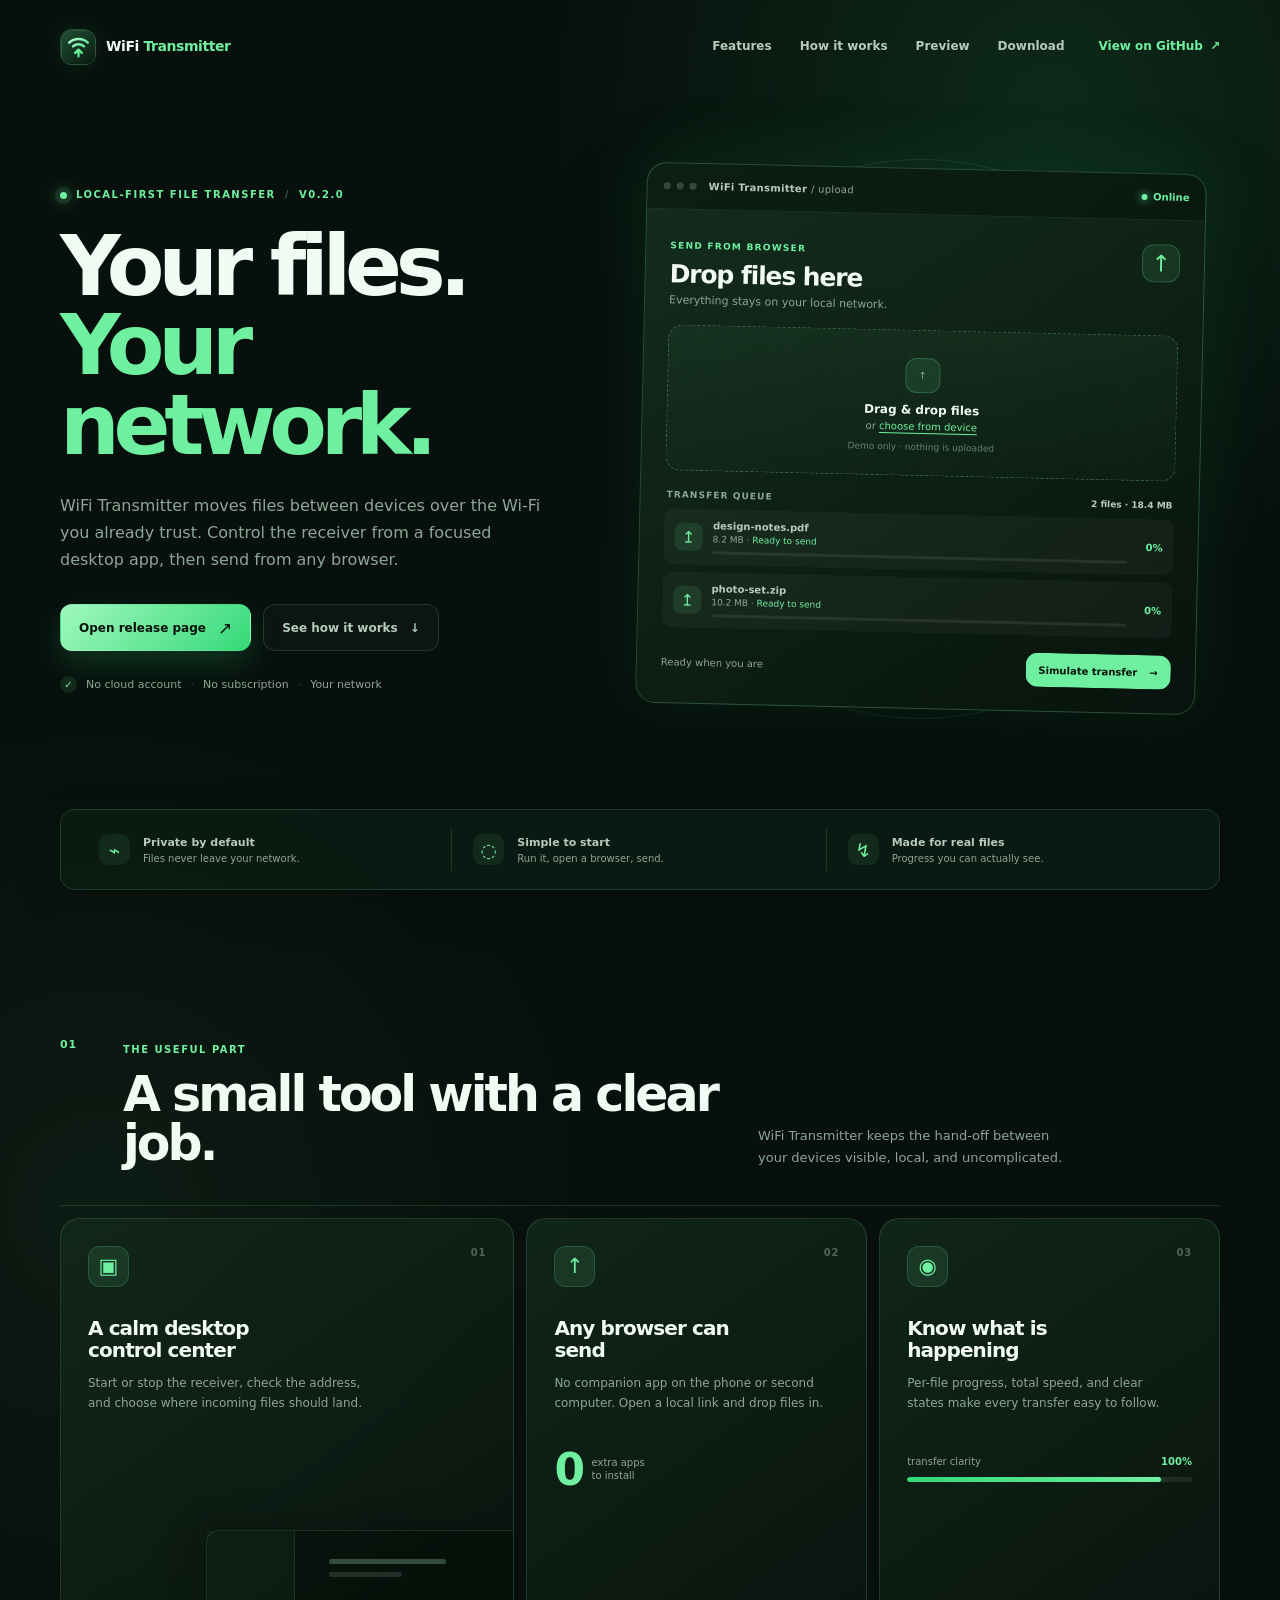
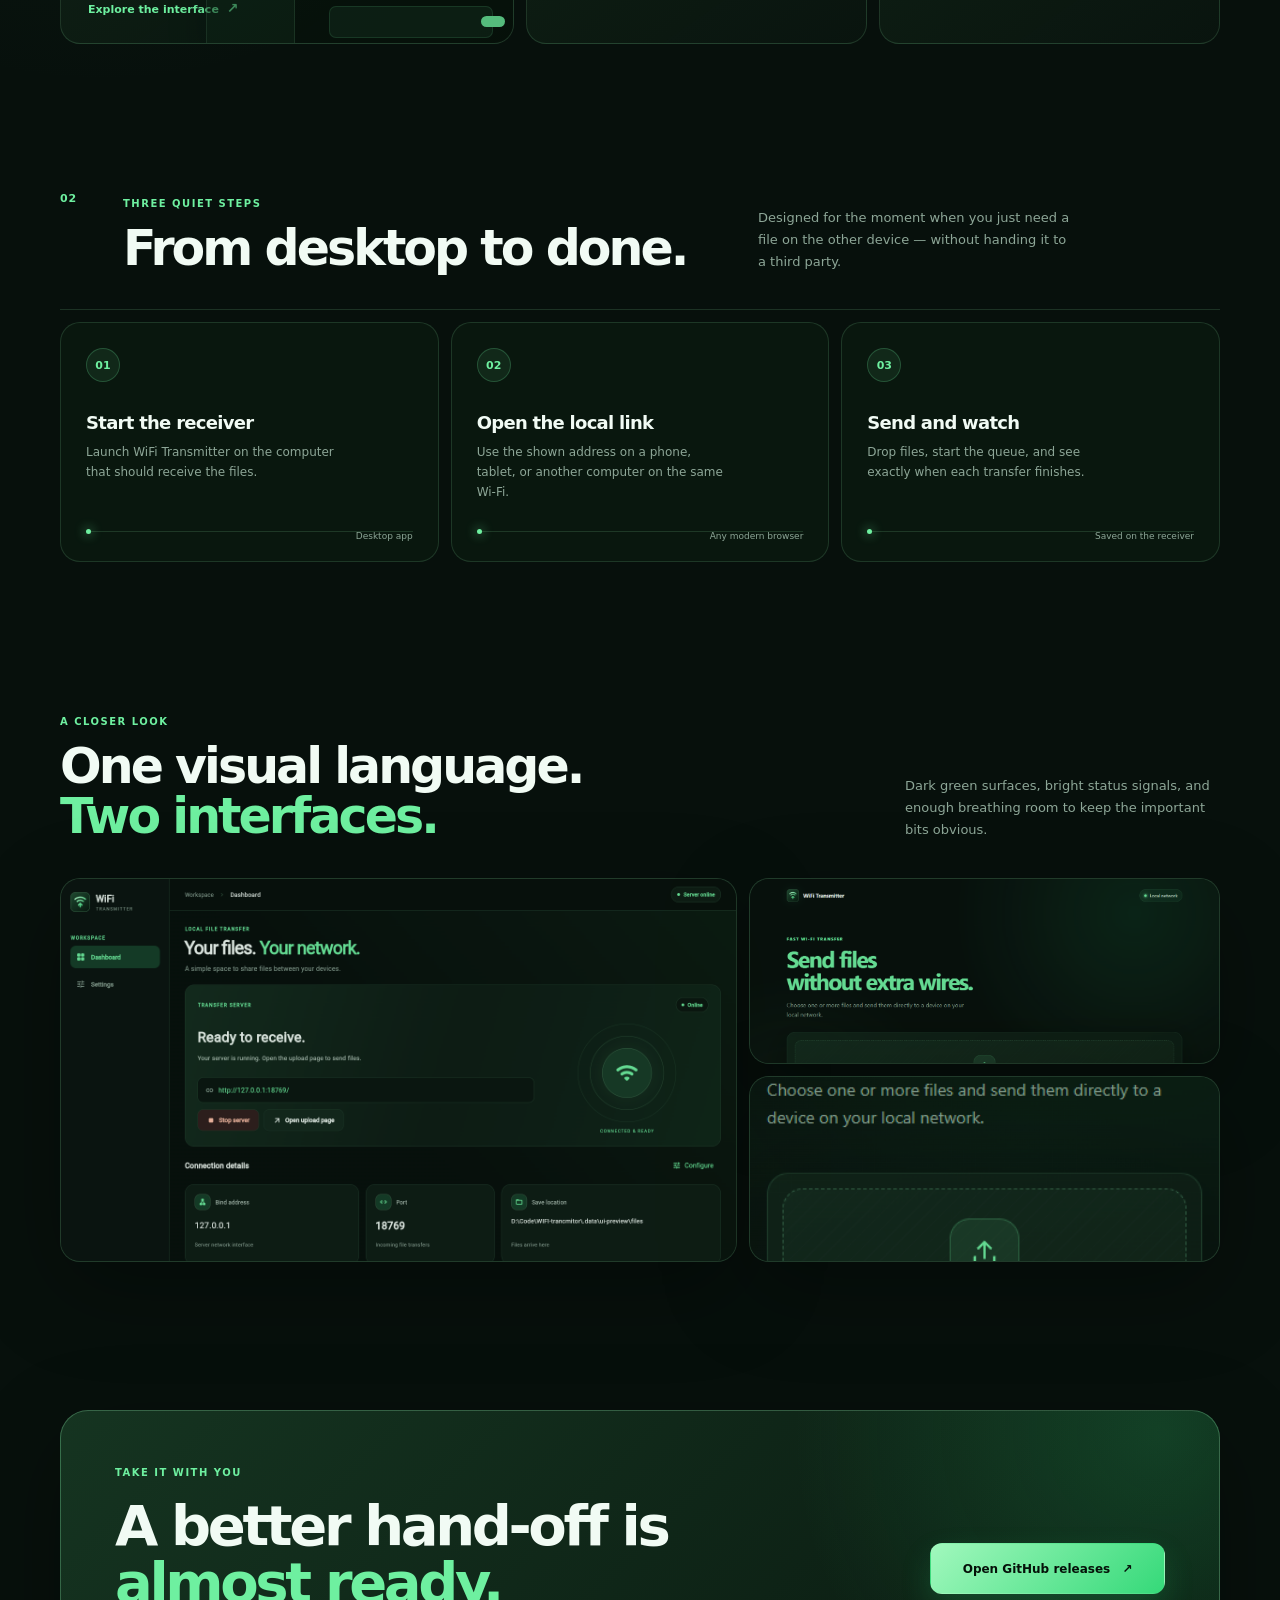
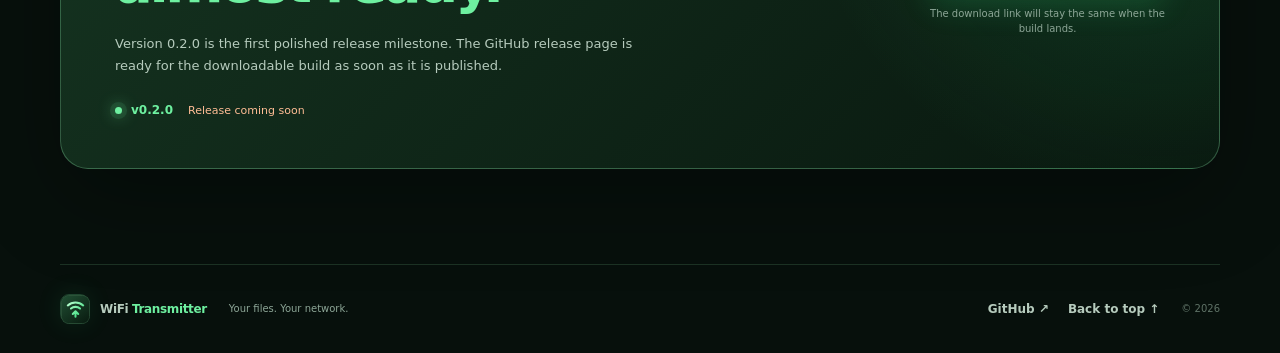
==== index.html @ 814ff911 "feat(site): add standalone GitHub Pages showcase" ====
<!doctype html>
<html lang="en">
  <head>
    <meta charset="utf-8">
    <meta name="viewport" content="width=device-width, initial-scale=1">
    <meta name="theme-color" content="#07100c">
    <meta name="description" content="WiFi Transmitter is a local-first file transfer app for sending files over your own network.">
    <meta property="og:title" content="WiFi Transmitter — your files, your network">
    <meta property="og:description" content="A calm, private way to move files between devices on the same Wi-Fi network.">
    <meta property="og:type" content="website">
    <link rel="icon" type="image/png" href="assets/favicon.png">
    <link rel="preload" href="assets/icon.svg" as="image" type="image/svg+xml">
    <link rel="stylesheet" href="styles.css">
    <script defer src="script.js"></script>
    <title>WiFi Transmitter — your files, your network</title>
  </head>
  <body>
    <div class="site-shell">
      <header class="topbar" id="top">
        <a class="brand" href="#top" aria-label="WiFi Transmitter home">
          <span class="brand-mark"><img src="assets/icon.svg" alt=""></span>
          <span>WiFi <strong>Transmitter</strong></span>
        </a>
        <nav class="nav-links" aria-label="Primary navigation">
          <a href="#features">Features</a>
          <a href="#how-it-works">How it works</a>
          <a href="#preview">Preview</a>
          <a href="#download">Download</a>
        </nav>
        <a class="topbar-link" href="https://github.com/AlexZha-dev/WIFI-trancmitor" target="_blank" rel="noreferrer">
          View on GitHub <span aria-hidden="true">↗</span>
        </a>
      </header>

      <main>
        <section class="hero page-width" aria-labelledby="hero-title">
          <div class="hero-copy">
            <div class="eyebrow"><span class="pulse-dot"></span> Local-first file transfer <span class="eyebrow-divider">/</span> v0.2.0</div>
            <h1 id="hero-title">Your files.<br><span>Your network.</span></h1>
            <p class="hero-lede">WiFi Transmitter moves files between devices over the Wi-Fi you already trust. Control the receiver from a focused desktop app, then send from any browser.</p>
            <div class="hero-actions">
              <a class="button button-primary" href="https://github.com/AlexZha-dev/WIFI-trancmitor/releases" target="_blank" rel="noreferrer">
                <span>Open release page</span><span class="button-arrow" aria-hidden="true">↗</span>
              </a>
              <a class="button button-quiet" href="#how-it-works">See how it works <span aria-hidden="true">↓</span></a>
            </div>
            <div class="hero-note"><span class="note-check">✓</span> No cloud account <span class="note-separator">·</span> No subscription <span class="note-separator">·</span> Your network</div>
          </div>

          <div class="hero-visual" aria-label="Interactive upload demonstration">
            <div class="glow-orbit orbit-one"></div>
            <div class="glow-orbit orbit-two"></div>
            <div class="demo-window">
              <div class="window-bar">
                <div class="window-controls" aria-hidden="true"><span></span><span></span><span></span></div>
                <span class="window-title">WiFi Transmitter <span>/ upload</span></span>
                <span class="window-status"><i></i> Online</span>
              </div>
              <div class="demo-body">
                <div class="demo-heading">
                  <div>
                    <span class="demo-kicker">SEND FROM BROWSER</span>
                    <h2>Drop files here</h2>
                    <p>Everything stays on your local network.</p>
                  </div>
                  <span class="demo-upload-icon" aria-hidden="true">↑</span>
                </div>
                <form class="demo-drop" id="demo-drop" aria-label="Demo file upload">
                  <input id="demo-input" type="file" multiple>
                  <span class="drop-ring" aria-hidden="true">↑</span>
                  <strong>Drag &amp; drop files</strong>
                  <span>or <button type="button" id="choose-files">choose from device</button></span>
                  <small>Demo only · nothing is uploaded</small>
                </form>
                <div class="demo-queue-heading"><span>TRANSFER QUEUE</span><span id="demo-count">2 files · 18.4 MB</span></div>
                <div class="demo-queue" id="demo-queue">
                  <div class="queue-row" data-demo-file="design-notes.pdf" data-demo-size="8.2 MB">
                    <span class="queue-file-icon">↥</span><span class="queue-file-copy"><strong>design-notes.pdf</strong><small>8.2 MB · <em>Ready to send</em></small><span class="mini-progress"><i style="width: 0%"></i></span></span><b class="queue-percent">0%</b>
                  </div>
                  <div class="queue-row" data-demo-file="photo-set.zip" data-demo-size="10.2 MB">
                    <span class="queue-file-icon">↥</span><span class="queue-file-copy"><strong>photo-set.zip</strong><small>10.2 MB · <em>Ready to send</em></small><span class="mini-progress"><i style="width: 0%"></i></span></span><b class="queue-percent">0%</b>
                  </div>
                </div>
                <div class="demo-actions"><span id="demo-status" aria-live="polite">Ready when you are</span><button class="button button-demo" id="demo-start" type="button"><span>Simulate transfer</span><span aria-hidden="true">→</span></button></div>
              </div>
            </div>
          </div>
        </section>

        <section class="signal-strip page-width" aria-label="Product principles">
          <div><span class="strip-icon">⌁</span><span><strong>Private by default</strong><small>Files never leave your network.</small></span></div>
          <div><span class="strip-icon">◌</span><span><strong>Simple to start</strong><small>Run it, open a browser, send.</small></span></div>
          <div><span class="strip-icon">↯</span><span><strong>Made for real files</strong><small>Progress you can actually see.</small></span></div>
        </section>

        <section class="content-section page-width" id="features" aria-labelledby="features-title">
          <div class="section-intro"><span class="section-number">01</span><div><span class="eyebrow">The useful part</span><h2 id="features-title">A small tool with a clear job.</h2></div><p>WiFi Transmitter keeps the hand-off between your devices visible, local, and uncomplicated.</p></div>
          <div class="feature-grid">
            <article class="feature-card feature-card-large"><span class="feature-index">01</span><span class="feature-icon icon-desktop">▣</span><h3>A calm desktop control center</h3><p>Start or stop the receiver, check the address, and choose where incoming files should land.</p><a href="#preview">Explore the interface <span aria-hidden="true">↗</span></a><div class="feature-illustration desktop-illustration"><span class="illustration-sidebar"></span><span class="illustration-line line-one"></span><span class="illustration-line line-two"></span><span class="illustration-card"></span><span class="illustration-toggle"></span></div></article>
            <article class="feature-card"><span class="feature-index">02</span><span class="feature-icon">↑</span><h3>Any browser can send</h3><p>No companion app on the phone or second computer. Open a local link and drop files in.</p><div class="feature-stat"><strong>0</strong><span>extra apps<br>to install</span></div></article>
            <article class="feature-card"><span class="feature-index">03</span><span class="feature-icon">◉</span><h3>Know what is happening</h3><p>Per-file progress, total speed, and clear states make every transfer easy to follow.</p><div class="meter-row"><span>transfer clarity</span><span>100%</span></div><div class="meter"><i></i></div></article>
          </div>
        </section>

        <section class="content-section how-section page-width" id="how-it-works" aria-labelledby="how-title">
          <div class="section-intro"><span class="section-number">02</span><div><span class="eyebrow">Three quiet steps</span><h2 id="how-title">From desktop to done.</h2></div><p>Designed for the moment when you just need a file on the other device — without handing it to a third party.</p></div>
          <div class="steps-grid">
            <article class="step-card"><span class="step-number">01</span><h3>Start the receiver</h3><p>Launch WiFi Transmitter on the computer that should receive the files.</p><span class="step-line"></span><span class="step-caption">Desktop app</span></article>
            <article class="step-card"><span class="step-number">02</span><h3>Open the local link</h3><p>Use the shown address on a phone, tablet, or another computer on the same Wi-Fi.</p><span class="step-line"></span><span class="step-caption">Any modern browser</span></article>
            <article class="step-card"><span class="step-number">03</span><h3>Send and watch</h3><p>Drop files, start the queue, and see exactly when each transfer finishes.</p><span class="step-line"></span><span class="step-caption">Saved on the receiver</span></article>
          </div>
        </section>

        <section class="preview-section page-width" id="preview" aria-labelledby="preview-title">
          <div class="preview-heading"><div><span class="eyebrow">A closer look</span><h2 id="preview-title">One visual language.<br><span>Two interfaces.</span></h2></div><p>Dark green surfaces, bright status signals, and enough breathing room to keep the important bits obvious.</p></div>
          <div class="screenshots">
            <a class="screenshot screenshot-main" href="docs/images/dashboard.png"><img src="docs/images/dashboard.png" alt="WiFi Transmitter desktop dashboard"></a>
            <a class="screenshot" href="docs/images/upload.png"><img src="docs/images/upload.png" alt="WiFi Transmitter browser upload page"></a>
            <a class="screenshot screenshot-mobile" href="docs/images/upload-mobile.png"><img src="docs/images/upload-mobile.png" alt="WiFi Transmitter upload page on a mobile screen"></a>
          </div>
        </section>

        <section class="download-section page-width" id="download" aria-labelledby="download-title">
          <div class="download-card">
            <div class="download-copy"><span class="eyebrow">Take it with you</span><h2 id="download-title">A better hand-off is<br><span>almost ready.</span></h2><p>Version 0.2.0 is the first polished release milestone. The GitHub release page is ready for the downloadable build as soon as it is published.</p><div class="release-meta"><span class="release-dot"></span><strong>v0.2.0</strong><span>Release coming soon</span></div></div>
            <div class="download-action"><a class="button button-primary button-wide" href="https://github.com/AlexZha-dev/WIFI-trancmitor/releases" target="_blank" rel="noreferrer">Open GitHub releases <span aria-hidden="true">↗</span></a><span class="download-hint">The download link will stay the same when the build lands.</span></div>
          </div>
        </section>
      </main>

      <footer class="footer page-width"><a class="brand footer-brand" href="#top"><span class="brand-mark"><img src="assets/icon.svg" alt=""></span><span>WiFi <strong>Transmitter</strong></span></a><span class="footer-copy">Your files. Your network.</span><div class="footer-links"><a href="https://github.com/AlexZha-dev/WIFI-trancmitor" target="_blank" rel="noreferrer">GitHub <span aria-hidden="true">↗</span></a><a href="#top">Back to top ↑</a></div><span class="footer-year">© <span id="year"></span></span></footer>
    </div>
    <noscript><div class="noscript-note">This page is fully readable without JavaScript. The upload panel is an interactive visual demo only.</div></noscript>
  </body>
</html>
---- styles.css ----
:root {
  color-scheme: dark;
  --bg: #07100c;
  --bg-soft: #0a1710;
  --panel: rgba(15, 31, 22, 0.82);
  --panel-strong: #10291b;
  --panel-muted: rgba(255, 255, 255, 0.035);
  --line: rgba(145, 238, 177, 0.15);
  --line-strong: rgba(145, 238, 177, 0.29);
  --text: #f1fbf4;
  --muted: #8da697;
  --muted-bright: #b6cbbd;
  --green: #6ef0a0;
  --green-light: #b6ffce;
  --green-strong: #32d878;
  --orange: #ffbd95;
  --shadow: 0 28px 90px rgba(0, 0, 0, 0.32);
  --radius-xl: 28px;
  --radius-lg: 20px;
  --radius-md: 14px;
  --content: 1160px;
}

* { box-sizing: border-box; }

html { min-width: 320px; scroll-behavior: smooth; background: var(--bg); }

body {
  min-height: 100vh;
  margin: 0;
  color: var(--text);
  background:
    radial-gradient(circle at 82% 3%, rgba(50, 216, 120, 0.13), transparent 31rem),
    radial-gradient(circle at 8% 34%, rgba(63, 143, 91, 0.09), transparent 30rem),
    var(--bg);
  font-family: Inter, ui-sans-serif, system-ui, -apple-system, BlinkMacSystemFont, "Segoe UI", sans-serif;
  -webkit-font-smoothing: antialiased;
}

body::before {
  position: fixed;
  z-index: -1;
  inset: 0;
  pointer-events: none;
  content: "";
  opacity: .22;
  background-image: linear-gradient(rgba(255,255,255,.025) 1px, transparent 1px), linear-gradient(90deg, rgba(255,255,255,.025) 1px, transparent 1px);
  background-size: 52px 52px;
  mask-image: linear-gradient(to bottom, black, transparent 75%);
}

a { color: inherit; }
button, input { font: inherit; }
button { cursor: pointer; }

.site-shell { overflow: hidden; }
.page-width { width: min(calc(100% - 56px), var(--content)); margin-inline: auto; }

.topbar {
  display: flex;
  align-items: center;
  justify-content: space-between;
  width: min(calc(100% - 56px), var(--content));
  min-height: 92px;
  margin-inline: auto;
}

.brand { display: inline-flex; align-items: center; gap: 11px; color: var(--text); font-size: 14px; font-weight: 700; letter-spacing: -.03em; text-decoration: none; }
.brand strong { color: var(--green); font-weight: 700; }
.brand-mark { display: grid; width: 35px; height: 35px; place-items: center; border: 1px solid rgba(110,240,160,.24); border-radius: 11px; box-shadow: 0 0 26px rgba(50,216,120,.12); }
.brand-mark img { display: block; width: 35px; height: 35px; border-radius: 10px; }
.nav-links { display: flex; align-items: center; gap: 28px; margin-left: auto; margin-right: 34px; }
.nav-links a, .topbar-link, .footer a { color: var(--muted-bright); font-size: 12px; font-weight: 650; text-decoration: none; transition: color .18s ease; }
.nav-links a:hover, .topbar-link:hover, .footer a:hover { color: var(--green); }
.topbar-link { display: inline-flex; align-items: center; gap: 7px; color: var(--green); }

.hero { display: grid; grid-template-columns: minmax(0, .91fr) minmax(460px, 1.09fr); align-items: center; gap: 62px; min-height: 670px; padding: 76px 0 100px; }
.hero-copy { position: relative; z-index: 1; }
.eyebrow { display: inline-flex; align-items: center; gap: 9px; color: var(--green); font-size: 10px; font-weight: 850; letter-spacing: .15em; line-height: 1.4; text-transform: uppercase; }
.pulse-dot, .release-dot { width: 7px; height: 7px; background: var(--green); border-radius: 50%; box-shadow: 0 0 0 5px rgba(110,240,160,.1), 0 0 16px var(--green); }
.eyebrow-divider { color: rgba(110,240,160,.36); }
h1, h2, h3, p { margin-top: 0; }
h1 { max-width: 610px; margin: 24px 0 26px; font-size: clamp(52px, 7vw, 84px); font-weight: 760; letter-spacing: -.075em; line-height: .95; }
h1 span, h2 span { color: var(--green); }
.hero-lede { max-width: 500px; margin-bottom: 31px; color: var(--muted); font-size: 16px; line-height: 1.7; }
.hero-actions { display: flex; align-items: center; gap: 12px; flex-wrap: wrap; }
.button { display: inline-flex; align-items: center; justify-content: center; gap: 12px; min-height: 47px; padding: 0 18px; border: 1px solid transparent; border-radius: 12px; color: var(--text); font-size: 12px; font-weight: 760; text-decoration: none; transition: transform .18s ease, background .18s ease, border-color .18s ease, box-shadow .18s ease; }
.button:hover { transform: translateY(-2px); }
.button-primary { color: #051109; background: linear-gradient(135deg, #a1f8bd, #35d979); box-shadow: 0 13px 30px rgba(50,216,120,.18); }
.button-primary:hover { box-shadow: 0 16px 38px rgba(50,216,120,.27); }
.button-quiet { color: var(--muted-bright); border-color: var(--line); background: rgba(255,255,255,.025); }
.button-quiet:hover { border-color: var(--line-strong); background: rgba(110,240,160,.07); }
.button-arrow { font-size: 17px; font-weight: 500; line-height: 0; }
.hero-note { display: flex; align-items: center; gap: 9px; margin-top: 25px; color: var(--muted); font-size: 11px; }
.note-check { display: grid; width: 17px; height: 17px; place-items: center; color: var(--green); background: rgba(110,240,160,.11); border-radius: 50%; font-size: 10px; }
.note-separator { color: rgba(141,166,151,.42); }

.hero-visual { position: relative; min-height: 505px; display: grid; place-items: center; }
.glow-orbit { position: absolute; border: 1px solid rgba(110,240,160,.12); border-radius: 50%; pointer-events: none; }
.orbit-one { width: 560px; height: 560px; }
.orbit-two { width: 415px; height: 415px; border-color: rgba(110,240,160,.17); }
.demo-window { position: relative; z-index: 1; width: min(100%, 560px); overflow: hidden; background: linear-gradient(145deg, rgba(20,46,30,.97), rgba(8,20,13,.97)); border: 1px solid rgba(145,238,177,.22); border-radius: 20px; box-shadow: var(--shadow), 0 0 70px rgba(50,216,120,.13); transform: rotate(1.3deg); transition: transform .4s ease; }
.demo-window:hover { transform: rotate(0) translateY(-4px); }
.window-bar { display: flex; align-items: center; gap: 12px; height: 46px; padding: 0 16px; background: rgba(4,14,8,.42); border-bottom: 1px solid rgba(145,238,177,.1); }
.window-controls { display: flex; gap: 6px; }
.window-controls span { width: 7px; height: 7px; background: rgba(255,255,255,.18); border-radius: 50%; }
.window-title { flex: 1; color: var(--muted-bright); font-size: 10px; font-weight: 700; letter-spacing: .03em; }
.window-title span { color: var(--muted); font-weight: 500; }
.window-status { display: inline-flex; align-items: center; gap: 6px; color: var(--green); font-size: 10px; font-weight: 700; }
.window-status i { width: 6px; height: 6px; background: var(--green); border-radius: 50%; box-shadow: 0 0 8px var(--green); }
.demo-body { padding: 24px; }
.demo-heading { display: flex; justify-content: space-between; gap: 12px; margin-bottom: 18px; }
.demo-kicker { color: var(--green); font-size: 9px; font-weight: 850; letter-spacing: .14em; }
.demo-heading h2 { margin: 7px 0 5px; font-size: 25px; letter-spacing: -.045em; }
.demo-heading p { margin: 0; color: var(--muted); font-size: 11px; }
.demo-upload-icon, .drop-ring { display: grid; flex: 0 0 auto; width: 38px; height: 38px; place-items: center; color: var(--green); background: rgba(110,240,160,.1); border: 1px solid rgba(110,240,160,.22); border-radius: 12px; font-size: 23px; }
.demo-drop { display: flex; flex-direction: column; align-items: center; justify-content: center; min-height: 146px; padding: 15px; text-align: center; background: linear-gradient(rgba(110,240,160,.05), rgba(110,240,160,.015)), repeating-linear-gradient(135deg, transparent 0, transparent 8px, rgba(255,255,255,.012) 8px, rgba(255,255,255,.012) 9px); border: 1px dashed var(--line-strong); border-radius: 14px; transition: background .18s ease, border-color .18s ease, transform .18s ease; }
.demo-drop.is-dragging, .demo-drop:hover { background-color: rgba(110,240,160,.09); border-color: var(--green); transform: translateY(-2px); }
.demo-drop input { position: absolute; width: 1px; height: 1px; opacity: 0; pointer-events: none; }
.drop-ring { width: 35px; height: 35px; margin-bottom: 10px; border-radius: 11px; font-size: 19px; }
.demo-drop strong { font-size: 12px; }
.demo-drop span { margin-top: 4px; color: var(--muted); font-size: 10px; }
.demo-drop button { padding: 0; color: var(--green); background: none; border: 0; font-size: inherit; text-decoration: underline; text-underline-offset: 3px; }
.demo-drop small { margin-top: 10px; color: rgba(141,166,151,.7); font-size: 9px; }
.demo-queue-heading { display: flex; justify-content: space-between; margin: 19px 2px 9px; color: var(--muted); font-size: 9px; font-weight: 800; letter-spacing: .12em; }
.demo-queue-heading span:last-child { color: var(--muted-bright); font-weight: 600; letter-spacing: 0; text-transform: none; }
.demo-queue { display: grid; gap: 7px; }
.queue-row { display: flex; align-items: center; gap: 10px; padding: 10px; background: rgba(255,255,255,.035); border: 1px solid transparent; border-radius: 10px; transition: background .2s ease, border-color .2s ease; }
.queue-row.is-active { background: rgba(110,240,160,.07); border-color: rgba(110,240,160,.2); }
.queue-row.is-done { border-color: rgba(110,240,160,.15); }
.queue-file-icon { display: grid; flex: 0 0 28px; width: 28px; height: 28px; place-items: center; color: var(--green); background: rgba(110,240,160,.1); border-radius: 8px; font-size: 16px; }
.queue-file-copy { min-width: 0; flex: 1; }
.queue-file-copy strong { display: block; overflow: hidden; color: var(--muted-bright); font-size: 10px; text-overflow: ellipsis; white-space: nowrap; }
.queue-file-copy small { display: block; margin-top: 3px; color: var(--muted); font-size: 9px; }
.queue-file-copy em { color: var(--green); font-style: normal; }
.mini-progress { display: block; height: 3px; margin-top: 7px; overflow: hidden; background: rgba(255,255,255,.08); border-radius: 99px; }
.mini-progress i { display: block; width: 0; height: 100%; background: linear-gradient(90deg, var(--green-strong), var(--green)); border-radius: inherit; transition: width .2s ease; }
.queue-percent { min-width: 25px; color: var(--green); font-size: 10px; text-align: right; }
.demo-actions { display: flex; align-items: center; justify-content: space-between; gap: 10px; margin-top: 17px; }
.demo-actions > span { color: var(--muted); font-size: 10px; }
.demo-actions > span.is-done { color: var(--green); }
.button-demo { min-height: 34px; padding: 0 12px; color: #051109; background: var(--green); font-size: 10px; }
.button-demo:disabled { cursor: wait; opacity: .55; }

.signal-strip { display: grid; grid-template-columns: repeat(3, 1fr); gap: 1px; padding: 18px; background: rgba(13,32,21,.65); border: 1px solid var(--line); border-radius: 15px; box-shadow: 0 15px 50px rgba(0,0,0,.12); }
.signal-strip > div { display: flex; align-items: center; gap: 13px; padding: 6px 20px; border-right: 1px solid var(--line); }
.signal-strip > div:last-child { border-right: 0; }
.strip-icon { display: grid; flex: 0 0 31px; width: 31px; height: 31px; place-items: center; color: var(--green); background: rgba(110,240,160,.08); border-radius: 9px; font-size: 19px; }
.signal-strip strong, .signal-strip small { display: block; }
.signal-strip strong { color: var(--muted-bright); font-size: 11px; }
.signal-strip small { margin-top: 4px; color: var(--muted); font-size: 10px; }

.content-section { padding: 148px 0 0; }
.section-intro { display: grid; grid-template-columns: 44px minmax(240px, 1fr) minmax(250px, .75fr); gap: 19px; align-items: end; padding-bottom: 36px; border-bottom: 1px solid var(--line); }
.section-number { align-self: start; color: var(--green); font-size: 11px; font-weight: 800; letter-spacing: .08em; }
.section-intro .eyebrow { margin-bottom: 13px; }
.section-intro h2, .preview-heading h2, .download-copy h2 { margin: 0; font-size: clamp(30px, 4vw, 49px); font-weight: 730; letter-spacing: -.06em; line-height: 1.01; }
.section-intro > p, .preview-heading > p { max-width: 315px; margin: 0; color: var(--muted); font-size: 13px; line-height: 1.7; }
.feature-grid { display: grid; grid-template-columns: 1.2fr .9fr .9fr; gap: 12px; padding-top: 12px; }
.feature-card { position: relative; min-height: 337px; padding: 27px; overflow: hidden; background: linear-gradient(145deg, rgba(18,40,27,.9), rgba(10,22,15,.82)); border: 1px solid var(--line); border-radius: var(--radius-lg); transition: transform .25s ease, border-color .25s ease, background .25s ease; }
.feature-card:hover { transform: translateY(-4px); border-color: var(--line-strong); background: linear-gradient(145deg, rgba(22,49,32,.95), rgba(10,22,15,.9)); }
.feature-card-large { min-height: 426px; }
.feature-index { position: absolute; top: 28px; right: 27px; color: rgba(141,166,151,.52); font-size: 10px; font-weight: 800; letter-spacing: .08em; }
.feature-icon { display: grid; width: 41px; height: 41px; margin-bottom: 30px; place-items: center; color: var(--green); background: rgba(110,240,160,.1); border: 1px solid rgba(110,240,160,.17); border-radius: 12px; font-size: 21px; }
.feature-card h3 { max-width: 210px; margin-bottom: 12px; font-size: 20px; letter-spacing: -.045em; line-height: 1.1; }
.feature-card p { max-width: 275px; color: var(--muted); font-size: 12px; line-height: 1.7; }
.feature-card a { position: absolute; bottom: 27px; left: 27px; color: var(--green); font-size: 11px; font-weight: 700; text-decoration: none; }
.feature-card a span { margin-left: 4px; font-size: 14px; }
.feature-stat { display: flex; align-items: center; gap: 10px; margin-top: 38px; color: var(--muted); font-size: 10px; line-height: 1.35; }
.feature-stat strong { color: var(--green); font-size: 44px; font-weight: 700; letter-spacing: -.08em; line-height: .8; }
.meter-row { display: flex; justify-content: space-between; margin-top: 42px; color: var(--muted); font-size: 10px; }
.meter-row span:last-child { color: var(--green); font-weight: 700; }
.meter { height: 5px; margin-top: 10px; overflow: hidden; background: rgba(255,255,255,.08); border-radius: 99px; }
.meter i { display: block; width: 89%; height: 100%; background: linear-gradient(90deg, var(--green-strong), var(--green)); border-radius: inherit; box-shadow: 0 0 13px rgba(110,240,160,.4); }
.feature-illustration { position: absolute; right: -9px; bottom: -24px; width: 70%; height: 137px; opacity: .76; background: rgba(5,15,9,.65); border: 1px solid rgba(145,238,177,.18); border-radius: 13px 0 0 0; box-shadow: -10px -10px 30px rgba(0,0,0,.16); }
.illustration-sidebar { position: absolute; inset: 0 auto 0 0; width: 28%; background: rgba(110,240,160,.06); border-right: 1px solid var(--line); }
.illustration-line, .illustration-card, .illustration-toggle { position: absolute; display: block; background: rgba(182,255,206,.32); border-radius: 99px; }
.illustration-line { left: 39%; height: 5px; }
.line-one { top: 28px; width: 37%; }
.line-two { top: 41px; width: 23%; background: rgba(141,166,151,.26); }
.illustration-card { left: 39%; right: 9%; bottom: 28px; height: 32px; background: rgba(110,240,160,.08); border: 1px solid rgba(110,240,160,.16); border-radius: 7px; }
.illustration-toggle { right: 16px; bottom: 39px; width: 24px; height: 11px; background: var(--green); }

.how-section { padding-top: 148px; }
.steps-grid { display: grid; grid-template-columns: repeat(3, 1fr); gap: 12px; padding-top: 12px; }
.step-card { position: relative; min-height: 240px; padding: 25px; background: rgba(11,27,17,.67); border: 1px solid var(--line); border-radius: var(--radius-lg); }
.step-number { display: grid; width: 34px; height: 34px; place-items: center; color: var(--green); background: rgba(110,240,160,.08); border: 1px solid rgba(110,240,160,.22); border-radius: 50%; font-size: 11px; font-weight: 800; }
.step-card h3 { margin: 30px 0 10px; font-size: 18px; letter-spacing: -.04em; }
.step-card p { max-width: 250px; margin-bottom: 0; color: var(--muted); font-size: 12px; line-height: 1.65; }
.step-line { position: absolute; right: 25px; bottom: 29px; left: 25px; height: 1px; background: var(--line); }
.step-line::after { position: absolute; top: -2px; left: 0; width: 5px; height: 5px; content: ""; background: var(--green); border-radius: 50%; box-shadow: 0 0 11px var(--green); }
.step-caption { position: absolute; bottom: 20px; right: 25px; color: var(--muted); font-size: 9px; }

.preview-section { padding: 148px 0 0; }
.preview-heading { display: flex; align-items: end; justify-content: space-between; gap: 30px; padding-bottom: 37px; }
.preview-heading .eyebrow { margin-bottom: 13px; }
.screenshots { display: grid; grid-template-columns: 1.18fr .82fr; grid-template-rows: 186px 186px; gap: 12px; }
.screenshot { display: block; overflow: hidden; background: var(--panel); border: 1px solid var(--line); border-radius: var(--radius-lg); box-shadow: var(--shadow); }
.screenshot img { display: block; width: 100%; height: 100%; object-fit: cover; object-position: top center; opacity: .9; transition: transform .45s ease, opacity .3s ease; }
.screenshot:hover img { opacity: 1; transform: scale(1.025); }
.screenshot-main { grid-row: 1 / span 2; }
.screenshot-mobile img { object-position: center 24%; }

.download-section { padding: 148px 0 95px; }
.download-card { display: flex; align-items: center; justify-content: space-between; gap: 50px; padding: 50px 54px; background: radial-gradient(circle at 95% 6%, rgba(50,216,120,.18), transparent 23rem), linear-gradient(135deg, rgba(22,54,34,.96), rgba(9,24,15,.96)); border: 1px solid var(--line-strong); border-radius: var(--radius-xl); box-shadow: var(--shadow); }
.download-copy { max-width: 615px; }
.download-copy .eyebrow { margin-bottom: 18px; }
.download-copy h2 { font-size: clamp(32px, 4.5vw, 56px); }
.download-copy p { max-width: 550px; margin: 21px 0 22px; color: var(--muted-bright); font-size: 13px; line-height: 1.7; }
.release-meta { display: inline-flex; align-items: center; gap: 9px; color: var(--muted); font-size: 11px; }
.release-meta strong { color: var(--green); font-size: 12px; }
.release-meta span:last-child { padding-left: 6px; color: var(--orange); }
.download-action { display: flex; flex: 0 0 235px; flex-direction: column; align-items: stretch; gap: 12px; }
.button-wide { width: 100%; min-height: 51px; }
.download-hint { color: var(--muted); font-size: 10px; line-height: 1.5; text-align: center; }

.footer { display: grid; grid-template-columns: auto 1fr auto auto; align-items: center; gap: 22px; min-height: 89px; border-top: 1px solid var(--line); }
.footer-brand { font-size: 12px; }
.footer-brand .brand-mark { width: 29px; height: 29px; border-radius: 9px; }
.footer-brand .brand-mark img { width: 29px; height: 29px; border-radius: 8px; }
.footer-copy, .footer-year { color: var(--muted); font-size: 10px; }
.footer-links { display: flex; gap: 19px; }
.footer-year { color: rgba(141,166,151,.65); }
.noscript-note { position: fixed; right: 14px; bottom: 14px; left: 14px; z-index: 10; padding: 12px 15px; color: var(--muted-bright); background: #10291b; border: 1px solid var(--line-strong); border-radius: 10px; font-size: 12px; text-align: center; }

@media (max-width: 980px) {
  .hero { grid-template-columns: 1fr; gap: 25px; padding-top: 55px; }
  .hero-copy { max-width: 650px; }
  .hero-visual { width: min(100%, 640px); margin-inline: auto; }
  .feature-grid { grid-template-columns: 1fr 1fr; }
  .feature-card-large { grid-column: 1 / -1; min-height: 350px; }
  .preview-heading { align-items: start; flex-direction: column; }
  .preview-heading > p { max-width: 410px; }
  .download-card { align-items: flex-start; flex-direction: column; }
  .download-action { width: min(100%, 280px); flex-basis: auto; }
}

@media (max-width: 720px) {
  .page-width, .topbar { width: min(calc(100% - 32px), var(--content)); }
  .topbar { min-height: 76px; }
  .nav-links { display: none; }
  .topbar-link { margin-left: auto; font-size: 11px; }
  .hero { min-height: 0; padding: 57px 0 68px; }
  h1 { font-size: clamp(48px, 14vw, 72px); }
  .hero-lede { font-size: 14px; }
  .hero-note { flex-wrap: wrap; row-gap: 8px; }
  .hero-visual { min-height: 430px; margin-top: 18px; }
  .orbit-one { width: 420px; height: 420px; }
  .orbit-two { width: 320px; height: 320px; }
  .demo-body { padding: 18px; }
  .signal-strip { grid-template-columns: 1fr; gap: 9px; padding: 12px; }
  .signal-strip > div { padding: 9px 10px; border-right: 0; border-bottom: 1px solid var(--line); }
  .signal-strip > div:last-child { border-bottom: 0; }
  .content-section, .how-section, .preview-section { padding-top: 100px; }
  .section-intro { grid-template-columns: 33px 1fr; gap: 10px; align-items: start; }
  .section-intro > p { grid-column: 2; margin-top: 6px; }
  .feature-grid, .steps-grid { grid-template-columns: 1fr; }
  .feature-card-large { grid-column: auto; min-height: 390px; }
  .screenshots { grid-template-columns: 1fr 1fr; grid-template-rows: 170px 170px; }
  .screenshot-main { grid-column: 1 / -1; grid-row: auto; }
  .screenshot-mobile { display: none; }
  .download-section { padding: 100px 0 65px; }
  .download-card { gap: 31px; padding: 32px 25px; }
  .download-action { width: 100%; }
  .footer { grid-template-columns: 1fr auto; gap: 13px; padding: 23px 0; }
  .footer-copy { display: none; }
  .footer-links { grid-column: 1 / -1; grid-row: 2; }
  .footer-year { grid-column: 2; grid-row: 1; }
}

@media (max-width: 450px) {
  .topbar-link { font-size: 0; }
  .topbar-link span { font-size: 19px; }
  .hero-actions { align-items: stretch; flex-direction: column; }
  .hero-actions .button { width: 100%; }
  .demo-heading h2 { font-size: 22px; }
  .demo-drop { min-height: 132px; }
  .demo-actions { align-items: stretch; flex-direction: column; }
  .button-demo { width: 100%; }
  .screenshots { grid-template-columns: 1fr; grid-template-rows: 170px; }
  .screenshot:nth-child(2) { display: none; }
}

@media (prefers-reduced-motion: reduce) {
  *, *::before, *::after { scroll-behavior: auto !important; transition-duration: .01ms !important; animation-duration: .01ms !important; animation-iteration-count: 1 !important; }
}
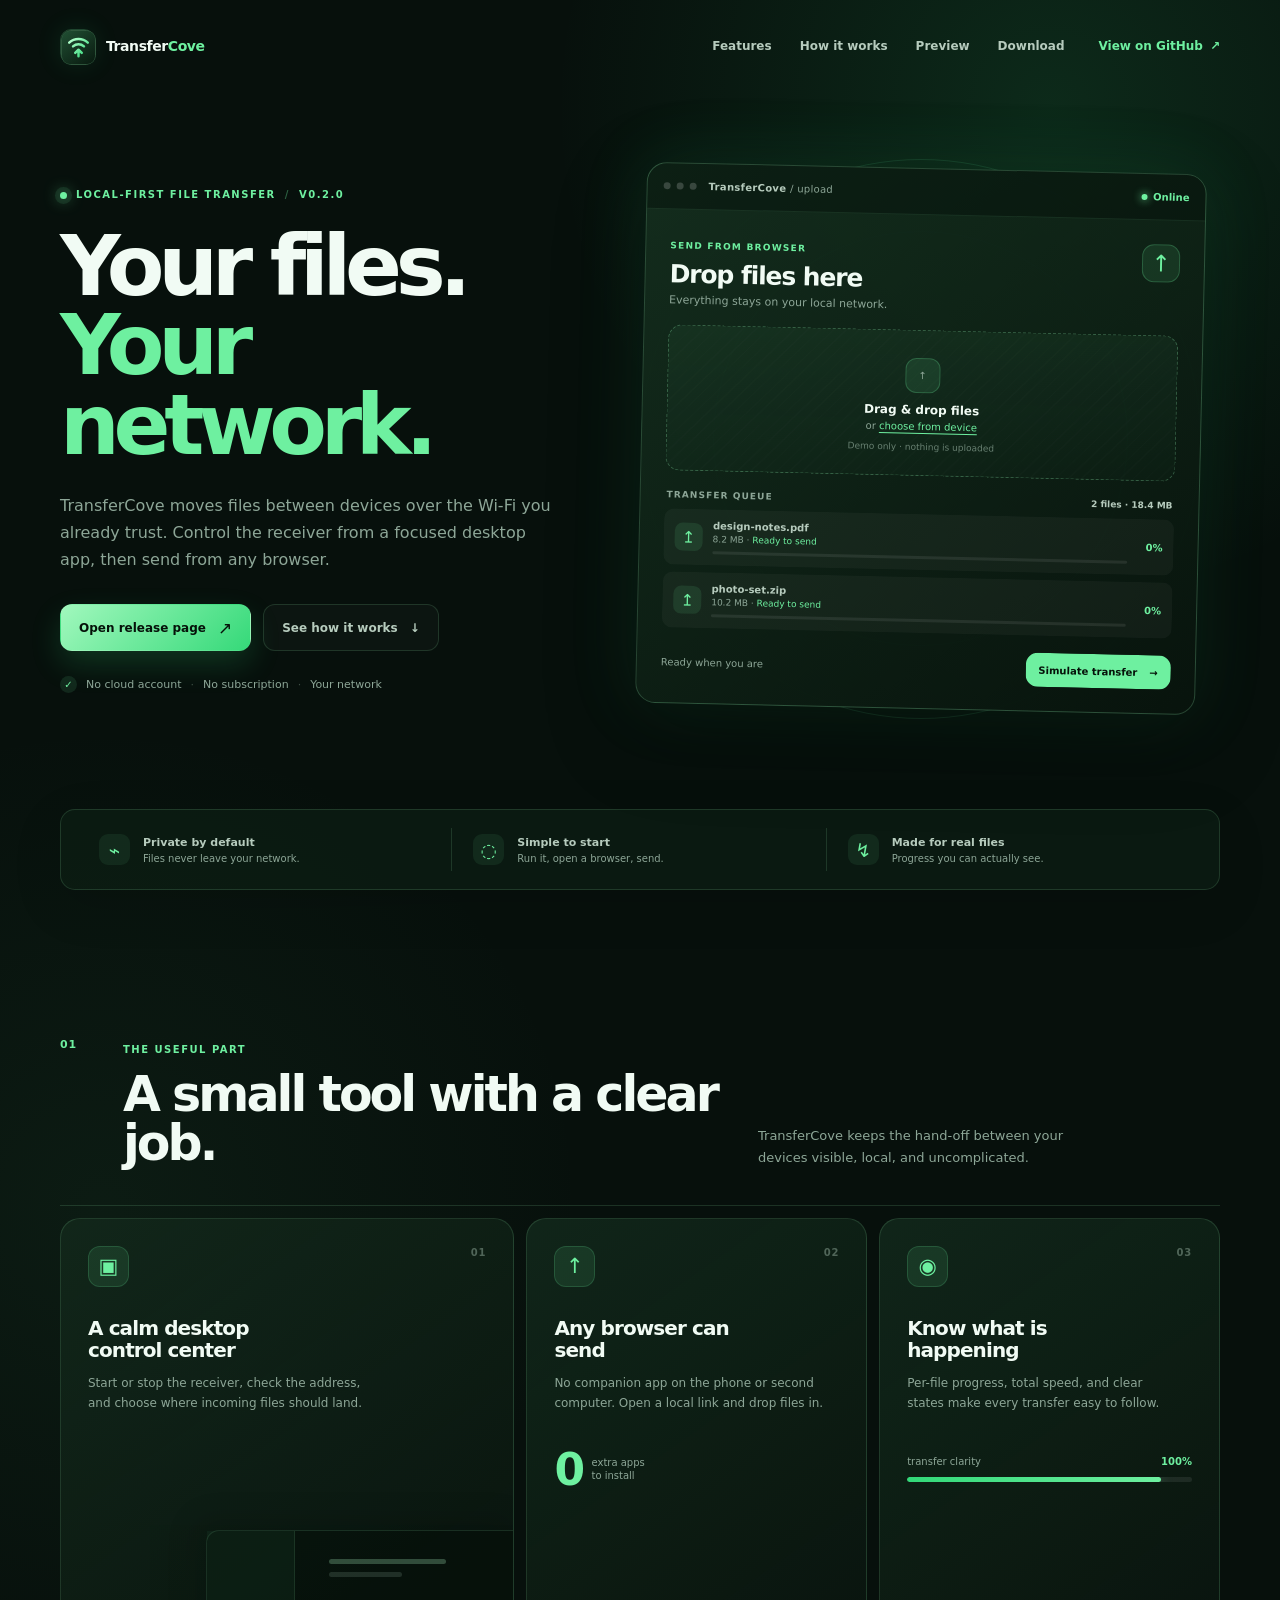
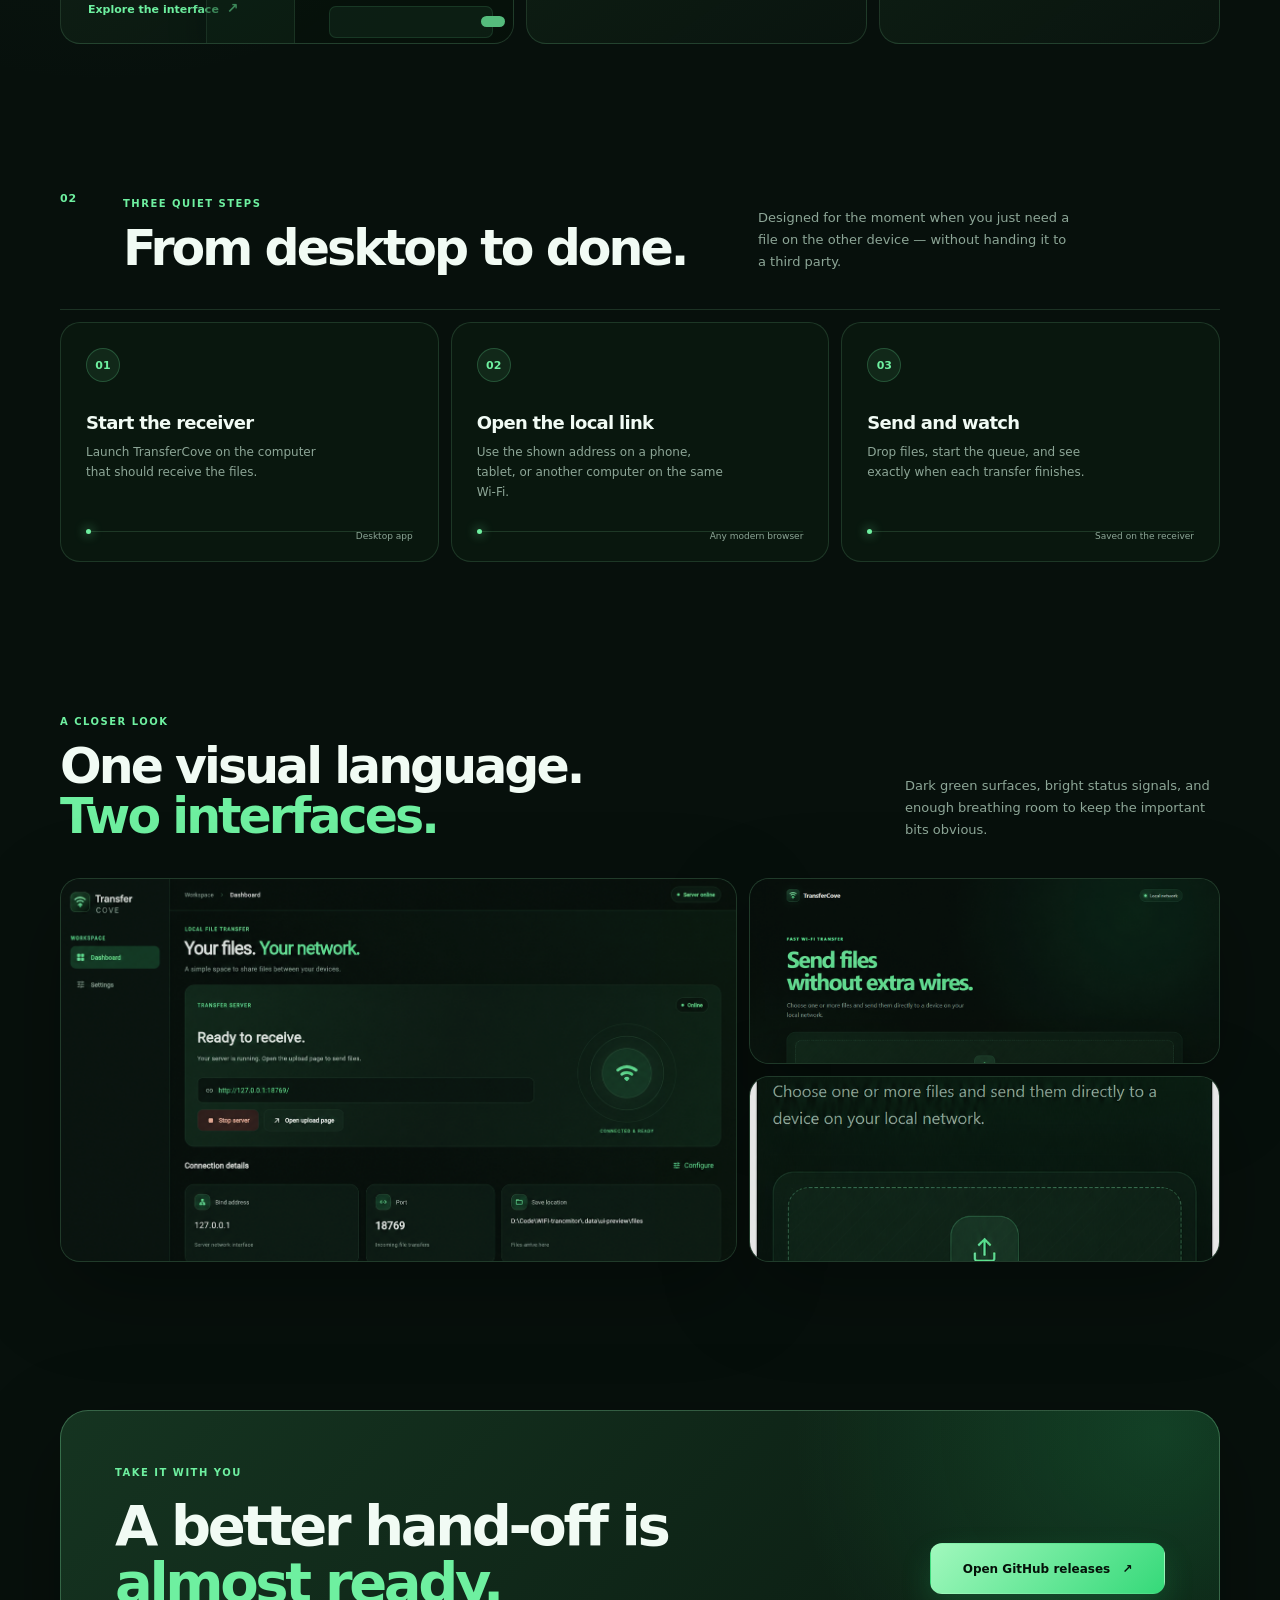
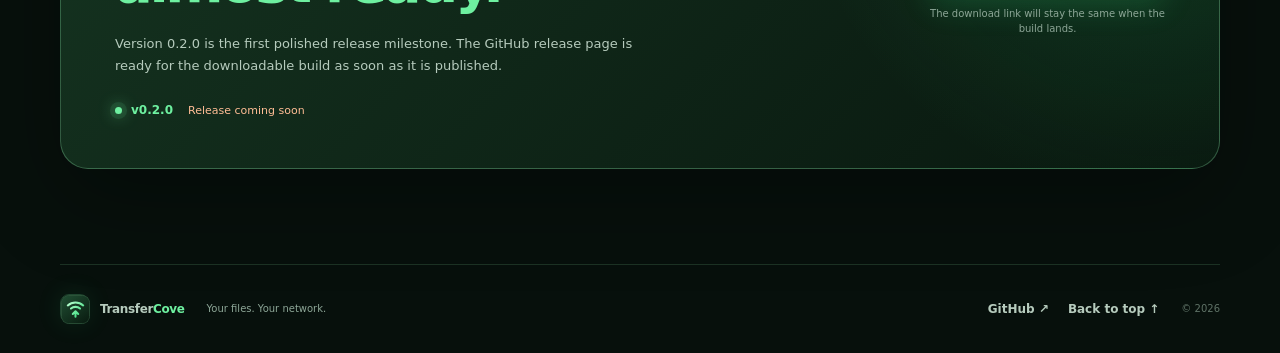
==== commit eafe2fdd: "feat(showcase): rebrand site as TransferCove" ====
--- a/index.html
+++ b/index.html
@@ -4,22 +4,22 @@
     <meta charset="utf-8">
     <meta name="viewport" content="width=device-width, initial-scale=1">
     <meta name="theme-color" content="#07100c">
-    <meta name="description" content="WiFi Transmitter is a local-first file transfer app for sending files over your own network.">
-    <meta property="og:title" content="WiFi Transmitter — your files, your network">
+    <meta name="description" content="TransferCove is a local-first file transfer app for sending files over your own network.">
+    <meta property="og:title" content="TransferCove — your files, your network">
     <meta property="og:description" content="A calm, private way to move files between devices on the same Wi-Fi network.">
     <meta property="og:type" content="website">
     <link rel="icon" type="image/png" href="assets/favicon.png">
     <link rel="preload" href="assets/icon.svg" as="image" type="image/svg+xml">
     <link rel="stylesheet" href="styles.css">
     <script defer src="script.js"></script>
-    <title>WiFi Transmitter — your files, your network</title>
+    <title>TransferCove — your files, your network</title>
   </head>
   <body>
     <div class="site-shell">
       <header class="topbar" id="top">
-        <a class="brand" href="#top" aria-label="WiFi Transmitter home">
+        <a class="brand" href="#top" aria-label="TransferCove home">
           <span class="brand-mark"><img src="assets/icon.svg" alt=""></span>
-          <span>WiFi <strong>Transmitter</strong></span>
+          <span>Transfer<strong>Cove</strong></span>
         </a>
         <nav class="nav-links" aria-label="Primary navigation">
           <a href="#features">Features</a>
@@ -37,7 +37,7 @@
           <div class="hero-copy">
             <div class="eyebrow"><span class="pulse-dot"></span> Local-first file transfer <span class="eyebrow-divider">/</span> v0.2.0</div>
             <h1 id="hero-title">Your files.<br><span>Your network.</span></h1>
-            <p class="hero-lede">WiFi Transmitter moves files between devices over the Wi-Fi you already trust. Control the receiver from a focused desktop app, then send from any browser.</p>
+            <p class="hero-lede">TransferCove moves files between devices over the Wi-Fi you already trust. Control the receiver from a focused desktop app, then send from any browser.</p>
             <div class="hero-actions">
               <a class="button button-primary" href="https://github.com/AlexZha-dev/WIFI-trancmitor/releases" target="_blank" rel="noreferrer">
                 <span>Open release page</span><span class="button-arrow" aria-hidden="true">↗</span>
@@ -53,7 +53,7 @@
             <div class="demo-window">
               <div class="window-bar">
                 <div class="window-controls" aria-hidden="true"><span></span><span></span><span></span></div>
-                <span class="window-title">WiFi Transmitter <span>/ upload</span></span>
+                <span class="window-title">TransferCove <span>/ upload</span></span>
                 <span class="window-status"><i></i> Online</span>
               </div>
               <div class="demo-body">
@@ -94,7 +94,7 @@
         </section>
 
         <section class="content-section page-width" id="features" aria-labelledby="features-title">
-          <div class="section-intro"><span class="section-number">01</span><div><span class="eyebrow">The useful part</span><h2 id="features-title">A small tool with a clear job.</h2></div><p>WiFi Transmitter keeps the hand-off between your devices visible, local, and uncomplicated.</p></div>
+          <div class="section-intro"><span class="section-number">01</span><div><span class="eyebrow">The useful part</span><h2 id="features-title">A small tool with a clear job.</h2></div><p>TransferCove keeps the hand-off between your devices visible, local, and uncomplicated.</p></div>
           <div class="feature-grid">
             <article class="feature-card feature-card-large"><span class="feature-index">01</span><span class="feature-icon icon-desktop">▣</span><h3>A calm desktop control center</h3><p>Start or stop the receiver, check the address, and choose where incoming files should land.</p><a href="#preview">Explore the interface <span aria-hidden="true">↗</span></a><div class="feature-illustration desktop-illustration"><span class="illustration-sidebar"></span><span class="illustration-line line-one"></span><span class="illustration-line line-two"></span><span class="illustration-card"></span><span class="illustration-toggle"></span></div></article>
             <article class="feature-card"><span class="feature-index">02</span><span class="feature-icon">↑</span><h3>Any browser can send</h3><p>No companion app on the phone or second computer. Open a local link and drop files in.</p><div class="feature-stat"><strong>0</strong><span>extra apps<br>to install</span></div></article>
@@ -105,7 +105,7 @@
         <section class="content-section how-section page-width" id="how-it-works" aria-labelledby="how-title">
           <div class="section-intro"><span class="section-number">02</span><div><span class="eyebrow">Three quiet steps</span><h2 id="how-title">From desktop to done.</h2></div><p>Designed for the moment when you just need a file on the other device — without handing it to a third party.</p></div>
           <div class="steps-grid">
-            <article class="step-card"><span class="step-number">01</span><h3>Start the receiver</h3><p>Launch WiFi Transmitter on the computer that should receive the files.</p><span class="step-line"></span><span class="step-caption">Desktop app</span></article>
+            <article class="step-card"><span class="step-number">01</span><h3>Start the receiver</h3><p>Launch TransferCove on the computer that should receive the files.</p><span class="step-line"></span><span class="step-caption">Desktop app</span></article>
             <article class="step-card"><span class="step-number">02</span><h3>Open the local link</h3><p>Use the shown address on a phone, tablet, or another computer on the same Wi-Fi.</p><span class="step-line"></span><span class="step-caption">Any modern browser</span></article>
             <article class="step-card"><span class="step-number">03</span><h3>Send and watch</h3><p>Drop files, start the queue, and see exactly when each transfer finishes.</p><span class="step-line"></span><span class="step-caption">Saved on the receiver</span></article>
           </div>
@@ -114,9 +114,9 @@
         <section class="preview-section page-width" id="preview" aria-labelledby="preview-title">
           <div class="preview-heading"><div><span class="eyebrow">A closer look</span><h2 id="preview-title">One visual language.<br><span>Two interfaces.</span></h2></div><p>Dark green surfaces, bright status signals, and enough breathing room to keep the important bits obvious.</p></div>
           <div class="screenshots">
-            <a class="screenshot screenshot-main" href="docs/images/dashboard.png"><img src="docs/images/dashboard.png" alt="WiFi Transmitter desktop dashboard"></a>
-            <a class="screenshot" href="docs/images/upload.png"><img src="docs/images/upload.png" alt="WiFi Transmitter browser upload page"></a>
-            <a class="screenshot screenshot-mobile" href="docs/images/upload-mobile.png"><img src="docs/images/upload-mobile.png" alt="WiFi Transmitter upload page on a mobile screen"></a>
+            <a class="screenshot screenshot-main" href="docs/images/dashboard.png"><img src="docs/images/dashboard.png" alt="TransferCove desktop dashboard"></a>
+            <a class="screenshot" href="docs/images/upload.png"><img src="docs/images/upload.png" alt="TransferCove browser upload page"></a>
+            <a class="screenshot screenshot-mobile" href="docs/images/upload-mobile.png"><img src="docs/images/upload-mobile.png" alt="TransferCove upload page on a mobile screen"></a>
           </div>
         </section>
 
@@ -128,7 +128,7 @@
         </section>
       </main>
 
-      <footer class="footer page-width"><a class="brand footer-brand" href="#top"><span class="brand-mark"><img src="assets/icon.svg" alt=""></span><span>WiFi <strong>Transmitter</strong></span></a><span class="footer-copy">Your files. Your network.</span><div class="footer-links"><a href="https://github.com/AlexZha-dev/WIFI-trancmitor" target="_blank" rel="noreferrer">GitHub <span aria-hidden="true">↗</span></a><a href="#top">Back to top ↑</a></div><span class="footer-year">© <span id="year"></span></span></footer>
+      <footer class="footer page-width"><a class="brand footer-brand" href="#top"><span class="brand-mark"><img src="assets/icon.svg" alt=""></span><span>Transfer<strong>Cove</strong></span></a><span class="footer-copy">Your files. Your network.</span><div class="footer-links"><a href="https://github.com/AlexZha-dev/WIFI-trancmitor" target="_blank" rel="noreferrer">GitHub <span aria-hidden="true">↗</span></a><a href="#top">Back to top ↑</a></div><span class="footer-year">© <span id="year"></span></span></footer>
     </div>
     <noscript><div class="noscript-note">This page is fully readable without JavaScript. The upload panel is an interactive visual demo only.</div></noscript>
   </body>
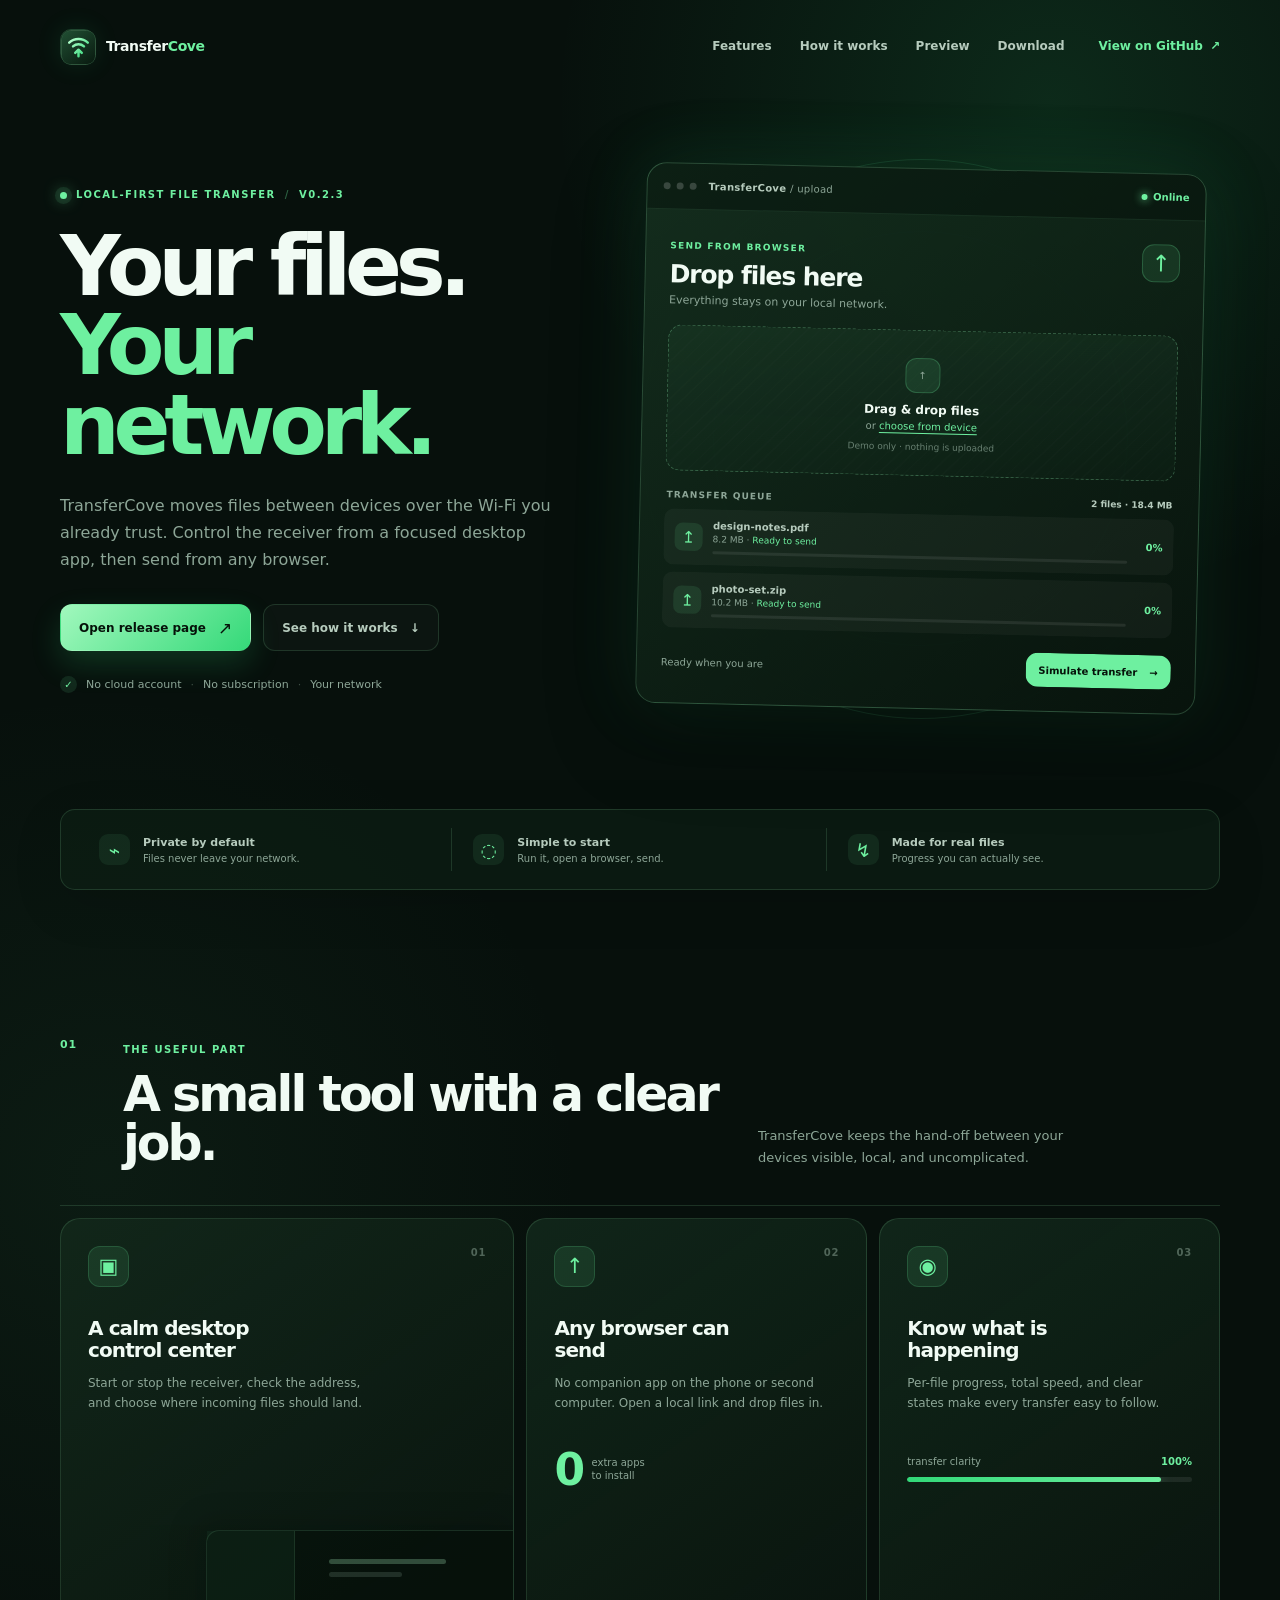
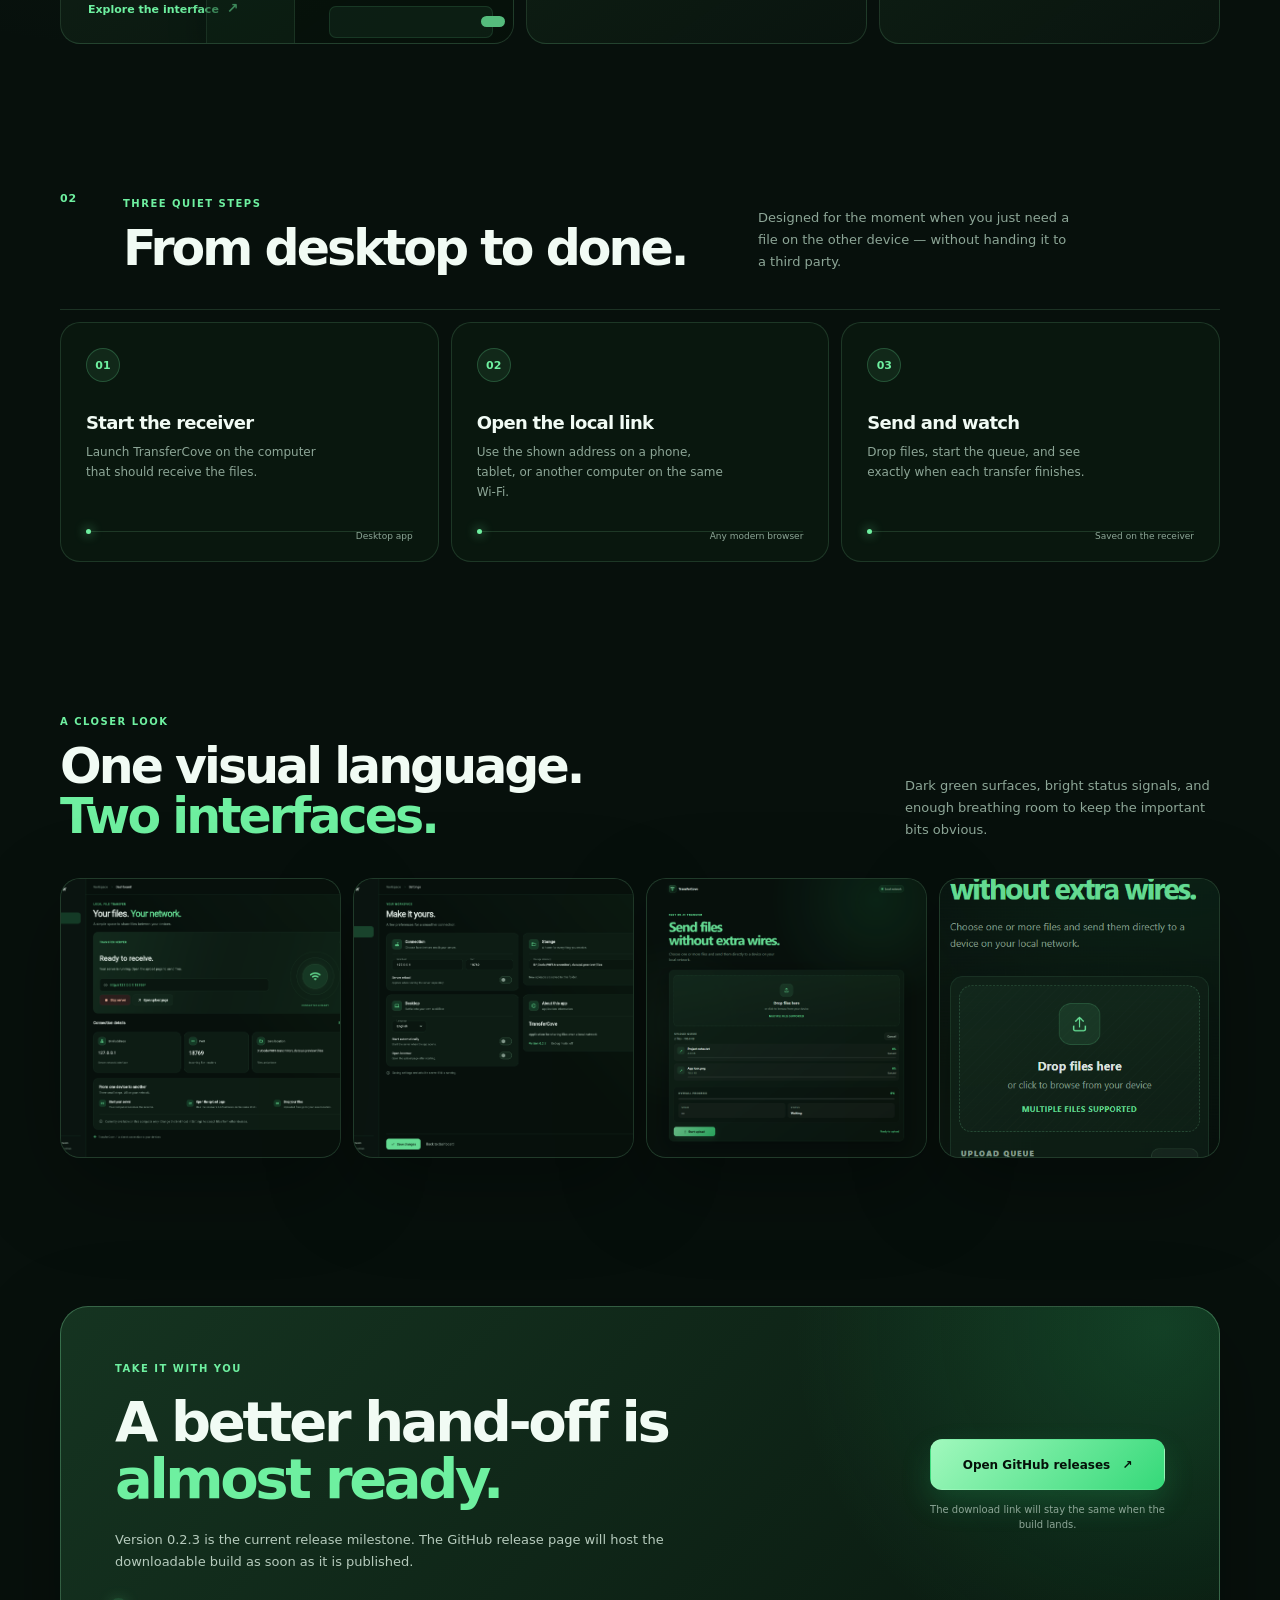
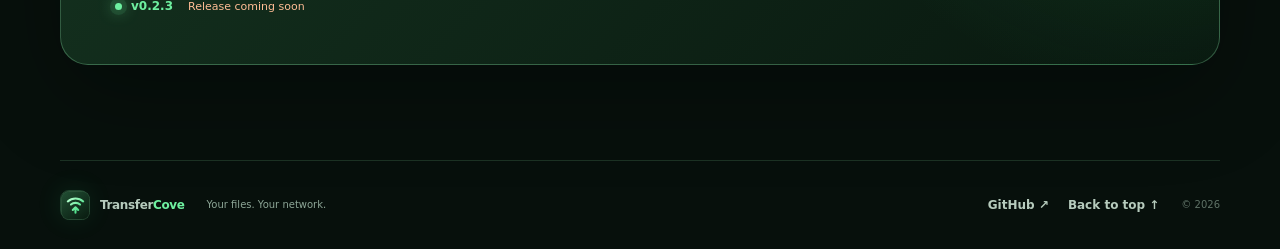
==== commit 5993cb7d: "chore(showcase): update site to version 0.2.3" ====
--- a/index.html
+++ b/index.html
@@ -35,7 +35,7 @@
       <main>
         <section class="hero page-width" aria-labelledby="hero-title">
           <div class="hero-copy">
-            <div class="eyebrow"><span class="pulse-dot"></span> Local-first file transfer <span class="eyebrow-divider">/</span> v0.2.0</div>
+            <div class="eyebrow"><span class="pulse-dot"></span> Local-first file transfer <span class="eyebrow-divider">/</span> v0.2.3</div>
             <h1 id="hero-title">Your files.<br><span>Your network.</span></h1>
             <p class="hero-lede">TransferCove moves files between devices over the Wi-Fi you already trust. Control the receiver from a focused desktop app, then send from any browser.</p>
             <div class="hero-actions">
@@ -114,7 +114,8 @@
         <section class="preview-section page-width" id="preview" aria-labelledby="preview-title">
           <div class="preview-heading"><div><span class="eyebrow">A closer look</span><h2 id="preview-title">One visual language.<br><span>Two interfaces.</span></h2></div><p>Dark green surfaces, bright status signals, and enough breathing room to keep the important bits obvious.</p></div>
           <div class="screenshots">
-            <a class="screenshot screenshot-main" href="docs/images/dashboard.png"><img src="docs/images/dashboard.png" alt="TransferCove desktop dashboard"></a>
+            <a class="screenshot" href="docs/images/dashboard.png"><img src="docs/images/dashboard.png" alt="TransferCove desktop dashboard"></a>
+            <a class="screenshot" href="docs/images/settings.png"><img src="docs/images/settings.png" alt="TransferCove settings page"></a>
             <a class="screenshot" href="docs/images/upload.png"><img src="docs/images/upload.png" alt="TransferCove browser upload page"></a>
             <a class="screenshot screenshot-mobile" href="docs/images/upload-mobile.png"><img src="docs/images/upload-mobile.png" alt="TransferCove upload page on a mobile screen"></a>
           </div>
@@ -122,7 +123,7 @@
 
         <section class="download-section page-width" id="download" aria-labelledby="download-title">
           <div class="download-card">
-            <div class="download-copy"><span class="eyebrow">Take it with you</span><h2 id="download-title">A better hand-off is<br><span>almost ready.</span></h2><p>Version 0.2.0 is the first polished release milestone. The GitHub release page is ready for the downloadable build as soon as it is published.</p><div class="release-meta"><span class="release-dot"></span><strong>v0.2.0</strong><span>Release coming soon</span></div></div>
+            <div class="download-copy"><span class="eyebrow">Take it with you</span><h2 id="download-title">A better hand-off is<br><span>almost ready.</span></h2><p>Version 0.2.3 is the current release milestone. The GitHub release page will host the downloadable build as soon as it is published.</p><div class="release-meta"><span class="release-dot"></span><strong>v0.2.3</strong><span>Release coming soon</span></div></div>
             <div class="download-action"><a class="button button-primary button-wide" href="https://github.com/AlexZha-dev/WIFI-trancmitor/releases" target="_blank" rel="noreferrer">Open GitHub releases <span aria-hidden="true">↗</span></a><span class="download-hint">The download link will stay the same when the build lands.</span></div>
           </div>
         </section>
--- a/styles.css
+++ b/styles.css
@@ -194,11 +194,10 @@
 .preview-section { padding: 148px 0 0; }
 .preview-heading { display: flex; align-items: end; justify-content: space-between; gap: 30px; padding-bottom: 37px; }
 .preview-heading .eyebrow { margin-bottom: 13px; }
-.screenshots { display: grid; grid-template-columns: 1.18fr .82fr; grid-template-rows: 186px 186px; gap: 12px; }
+.screenshots { display: grid; grid-template-columns: repeat(4, minmax(0, 1fr)); grid-template-rows: 280px; gap: 12px; }
 .screenshot { display: block; overflow: hidden; background: var(--panel); border: 1px solid var(--line); border-radius: var(--radius-lg); box-shadow: var(--shadow); }
 .screenshot img { display: block; width: 100%; height: 100%; object-fit: cover; object-position: top center; opacity: .9; transition: transform .45s ease, opacity .3s ease; }
 .screenshot:hover img { opacity: 1; transform: scale(1.025); }
-.screenshot-main { grid-row: 1 / span 2; }
 .screenshot-mobile img { object-position: center 24%; }
 
 .download-section { padding: 148px 0 95px; }
@@ -256,9 +255,7 @@
   .section-intro > p { grid-column: 2; margin-top: 6px; }
   .feature-grid, .steps-grid { grid-template-columns: 1fr; }
   .feature-card-large { grid-column: auto; min-height: 390px; }
-  .screenshots { grid-template-columns: 1fr 1fr; grid-template-rows: 170px 170px; }
-  .screenshot-main { grid-column: 1 / -1; grid-row: auto; }
-  .screenshot-mobile { display: none; }
+  .screenshots { grid-template-columns: 1fr 1fr; grid-template-rows: 210px 210px; }
   .download-section { padding: 100px 0 65px; }
   .download-card { gap: 31px; padding: 32px 25px; }
   .download-action { width: 100%; }
@@ -277,8 +274,7 @@
   .demo-drop { min-height: 132px; }
   .demo-actions { align-items: stretch; flex-direction: column; }
   .button-demo { width: 100%; }
-  .screenshots { grid-template-columns: 1fr; grid-template-rows: 170px; }
-  .screenshot:nth-child(2) { display: none; }
+  .screenshots { grid-template-columns: 1fr; grid-template-rows: repeat(4, 210px); }
 }
 
 @media (prefers-reduced-motion: reduce) {
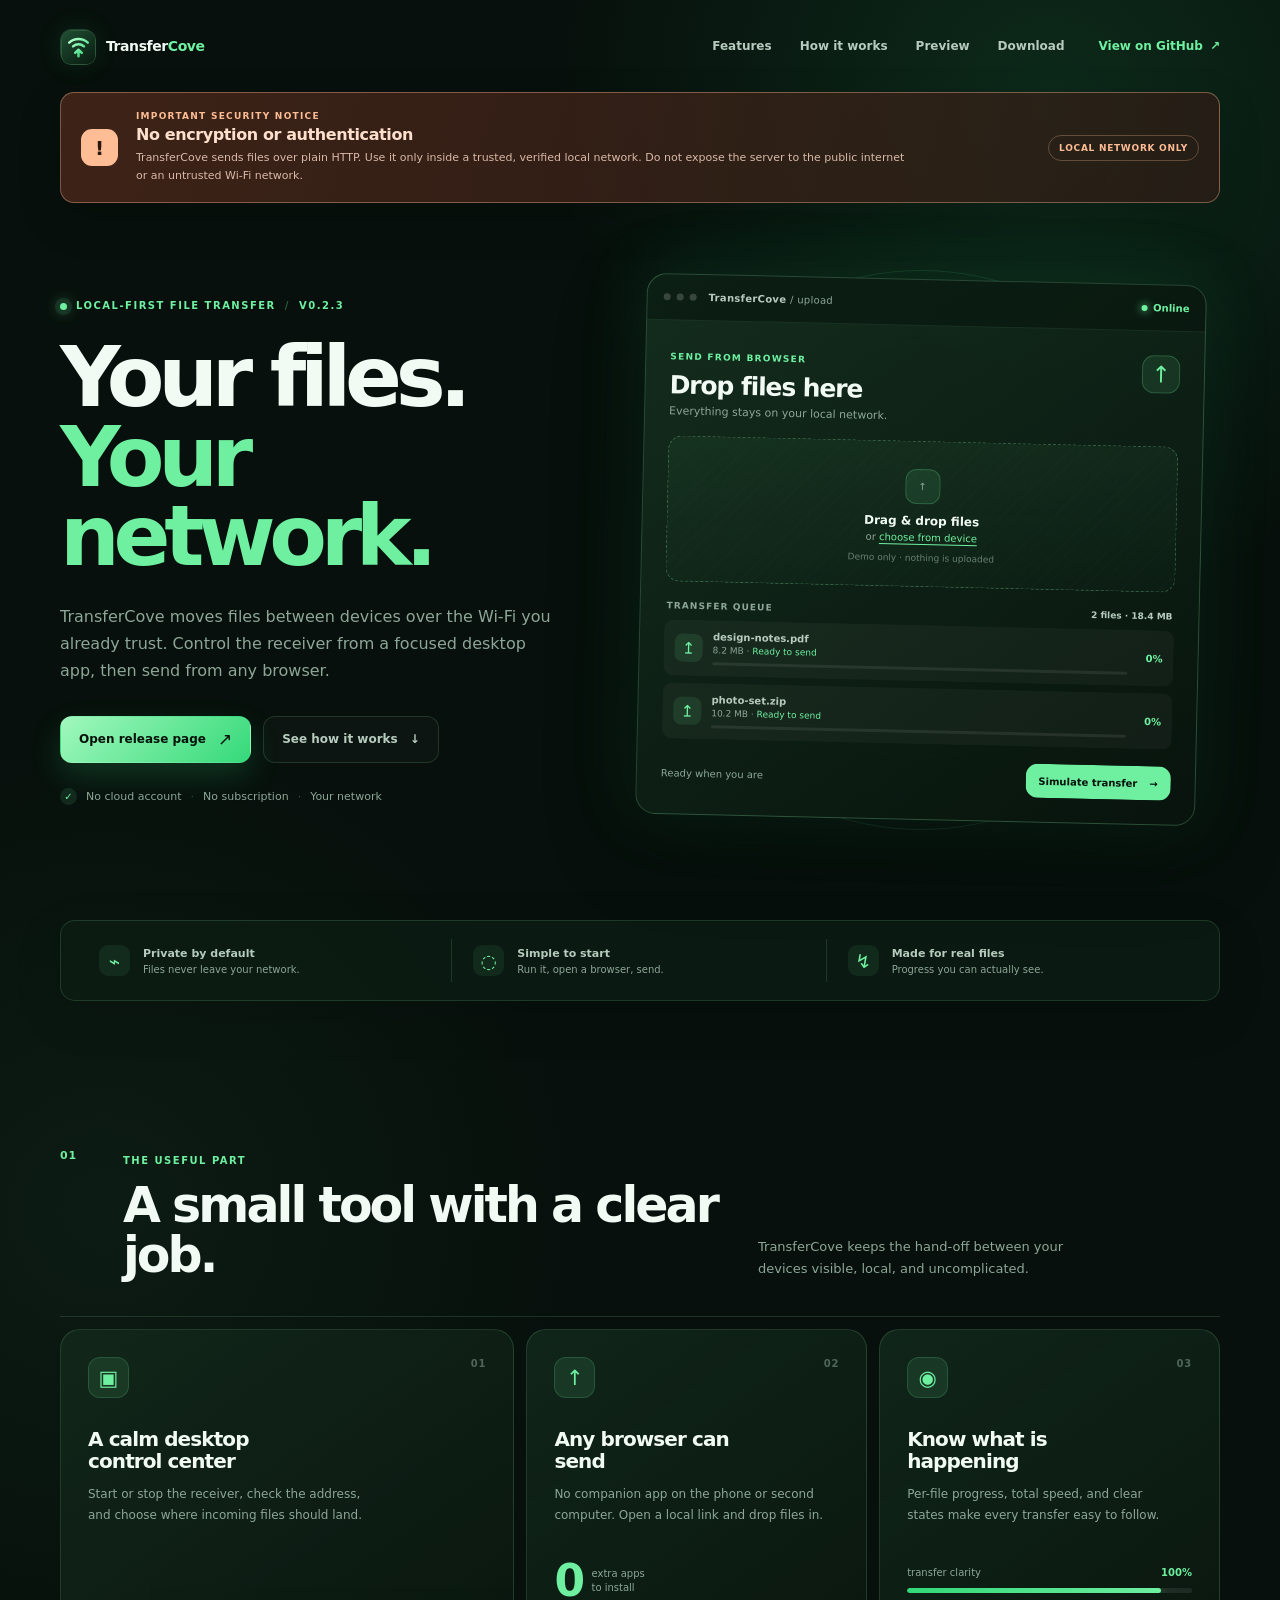
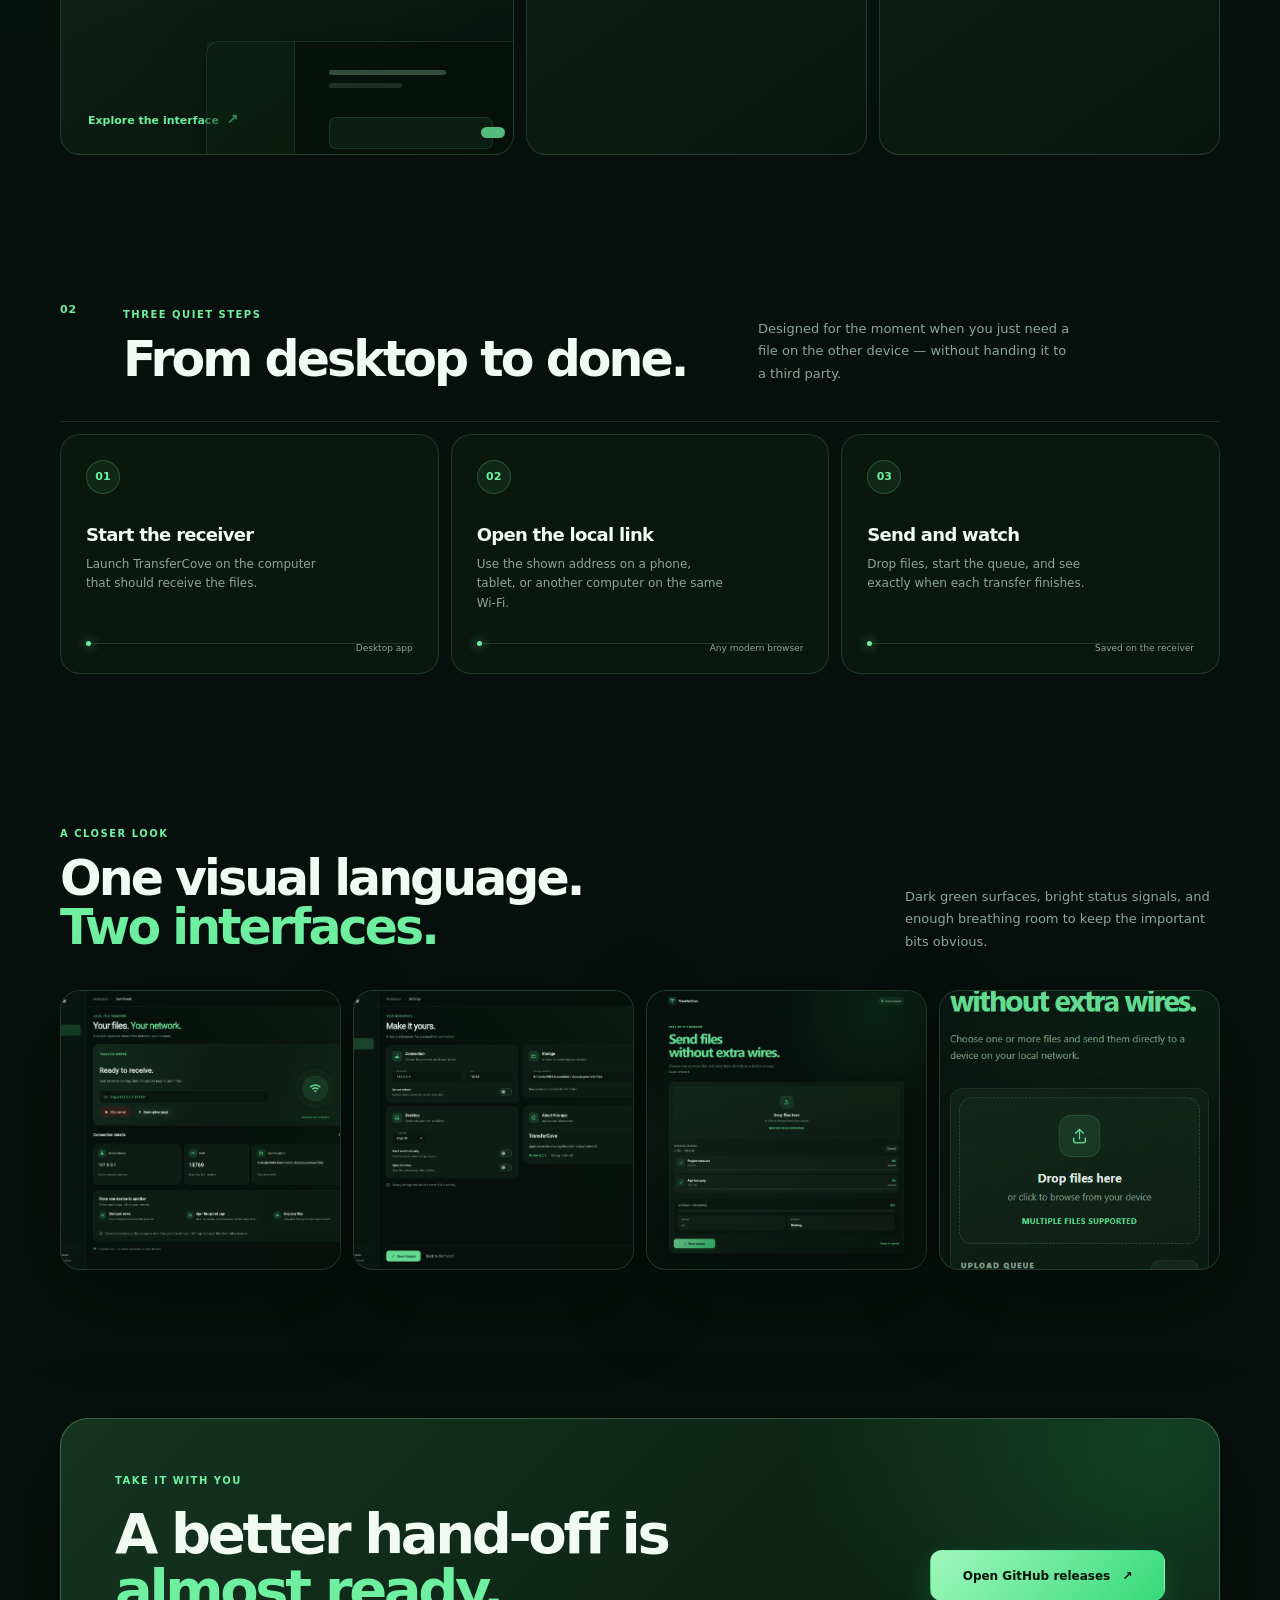
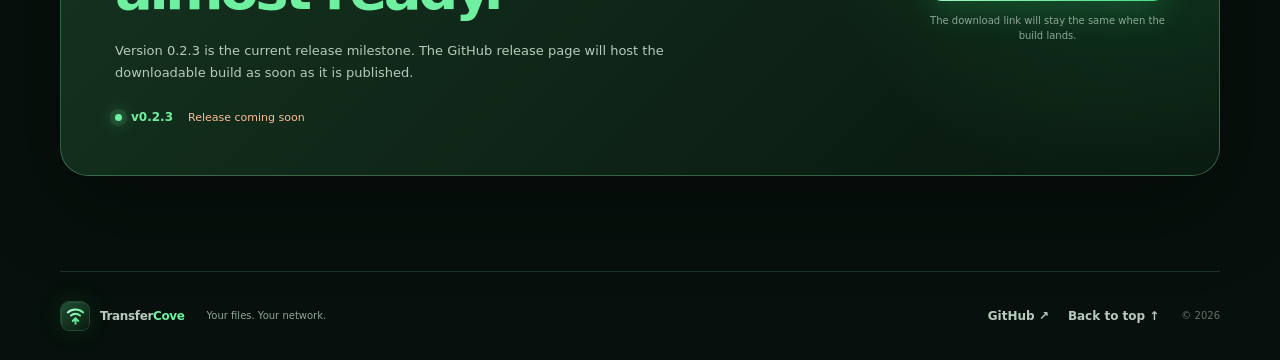
==== commit 0d215264: "feat(showcase): fix release links and add security warning" ====
--- a/index.html
+++ b/index.html
@@ -27,19 +27,29 @@
           <a href="#preview">Preview</a>
           <a href="#download">Download</a>
         </nav>
-        <a class="topbar-link" href="https://github.com/AlexZha-dev/WIFI-trancmitor" target="_blank" rel="noreferrer">
+        <a class="topbar-link" href="https://github.com/AlexZha-dev/transfercove" target="_blank" rel="noreferrer">
           View on GitHub <span aria-hidden="true">↗</span>
         </a>
       </header>
 
       <main>
+        <section class="security-warning page-width" role="note" aria-labelledby="security-warning-title">
+          <div class="security-warning-icon" aria-hidden="true">!</div>
+          <div class="security-warning-copy">
+            <span class="warning-label">Important security notice</span>
+            <h2 id="security-warning-title">No encryption or authentication</h2>
+            <p>TransferCove sends files over plain HTTP. Use it only inside a trusted, verified local network. Do not expose the server to the public internet or an untrusted Wi-Fi network.</p>
+          </div>
+          <span class="security-warning-tag">Local network only</span>
+        </section>
+
         <section class="hero page-width" aria-labelledby="hero-title">
           <div class="hero-copy">
             <div class="eyebrow"><span class="pulse-dot"></span> Local-first file transfer <span class="eyebrow-divider">/</span> v0.2.3</div>
             <h1 id="hero-title">Your files.<br><span>Your network.</span></h1>
             <p class="hero-lede">TransferCove moves files between devices over the Wi-Fi you already trust. Control the receiver from a focused desktop app, then send from any browser.</p>
             <div class="hero-actions">
-              <a class="button button-primary" href="https://github.com/AlexZha-dev/WIFI-trancmitor/releases" target="_blank" rel="noreferrer">
+              <a class="button button-primary" href="https://github.com/AlexZha-dev/transfercove/releases" target="_blank" rel="noreferrer">
                 <span>Open release page</span><span class="button-arrow" aria-hidden="true">↗</span>
               </a>
               <a class="button button-quiet" href="#how-it-works">See how it works <span aria-hidden="true">↓</span></a>
@@ -124,12 +134,12 @@
         <section class="download-section page-width" id="download" aria-labelledby="download-title">
           <div class="download-card">
             <div class="download-copy"><span class="eyebrow">Take it with you</span><h2 id="download-title">A better hand-off is<br><span>almost ready.</span></h2><p>Version 0.2.3 is the current release milestone. The GitHub release page will host the downloadable build as soon as it is published.</p><div class="release-meta"><span class="release-dot"></span><strong>v0.2.3</strong><span>Release coming soon</span></div></div>
-            <div class="download-action"><a class="button button-primary button-wide" href="https://github.com/AlexZha-dev/WIFI-trancmitor/releases" target="_blank" rel="noreferrer">Open GitHub releases <span aria-hidden="true">↗</span></a><span class="download-hint">The download link will stay the same when the build lands.</span></div>
+            <div class="download-action"><a class="button button-primary button-wide" href="https://github.com/AlexZha-dev/transfercove/releases" target="_blank" rel="noreferrer">Open GitHub releases <span aria-hidden="true">↗</span></a><span class="download-hint">The download link will stay the same when the build lands.</span></div>
           </div>
         </section>
       </main>
 
-      <footer class="footer page-width"><a class="brand footer-brand" href="#top"><span class="brand-mark"><img src="assets/icon.svg" alt=""></span><span>Transfer<strong>Cove</strong></span></a><span class="footer-copy">Your files. Your network.</span><div class="footer-links"><a href="https://github.com/AlexZha-dev/WIFI-trancmitor" target="_blank" rel="noreferrer">GitHub <span aria-hidden="true">↗</span></a><a href="#top">Back to top ↑</a></div><span class="footer-year">© <span id="year"></span></span></footer>
+      <footer class="footer page-width"><a class="brand footer-brand" href="#top"><span class="brand-mark"><img src="assets/icon.svg" alt=""></span><span>Transfer<strong>Cove</strong></span></a><span class="footer-copy">Your files. Your network.</span><div class="footer-links"><a href="https://github.com/AlexZha-dev/transfercove" target="_blank" rel="noreferrer">GitHub <span aria-hidden="true">↗</span></a><a href="#top">Back to top ↑</a></div><span class="footer-year">© <span id="year"></span></span></footer>
     </div>
     <noscript><div class="noscript-note">This page is fully readable without JavaScript. The upload panel is an interactive visual demo only.</div></noscript>
   </body>
--- a/styles.css
+++ b/styles.css
@@ -73,6 +73,14 @@
 .nav-links a, .topbar-link, .footer a { color: var(--muted-bright); font-size: 12px; font-weight: 650; text-decoration: none; transition: color .18s ease; }
 .nav-links a:hover, .topbar-link:hover, .footer a:hover { color: var(--green); }
 .topbar-link { display: inline-flex; align-items: center; gap: 7px; color: var(--green); }
+
+.security-warning { display: grid; grid-template-columns: auto minmax(0, 1fr) auto; align-items: center; gap: 18px; padding: 18px 20px; background: linear-gradient(105deg, rgba(84, 43, 28, .72), rgba(47, 28, 22, .7)); border: 1px solid rgba(255, 189, 149, .38); border-radius: var(--radius-md); box-shadow: 0 16px 45px rgba(0, 0, 0, .15); }
+.security-warning-icon { display: grid; width: 37px; height: 37px; place-items: center; color: #2a160d; background: var(--orange); border-radius: 11px; font-size: 20px; font-weight: 850; }
+.security-warning-copy { min-width: 0; }
+.warning-label { display: block; margin-bottom: 4px; color: var(--orange); font-size: 9px; font-weight: 850; letter-spacing: .14em; text-transform: uppercase; }
+.security-warning h2 { margin: 0 0 5px; color: #ffe0cd; font-size: 16px; letter-spacing: -.025em; }
+.security-warning p { max-width: 780px; margin: 0; color: #d8b9a9; font-size: 11px; line-height: 1.6; }
+.security-warning-tag { padding: 7px 10px; color: var(--orange); border: 1px solid rgba(255, 189, 149, .28); border-radius: 99px; font-size: 9px; font-weight: 800; letter-spacing: .08em; text-transform: uppercase; white-space: nowrap; }
 
 .hero { display: grid; grid-template-columns: minmax(0, .91fr) minmax(460px, 1.09fr); align-items: center; gap: 62px; min-height: 670px; padding: 76px 0 100px; }
 .hero-copy { position: relative; z-index: 1; }
@@ -239,6 +247,8 @@
   .topbar { min-height: 76px; }
   .nav-links { display: none; }
   .topbar-link { margin-left: auto; font-size: 11px; }
+  .security-warning { grid-template-columns: auto minmax(0, 1fr); gap: 13px; padding: 16px; }
+  .security-warning-tag { grid-column: 2; justify-self: start; }
   .hero { min-height: 0; padding: 57px 0 68px; }
   h1 { font-size: clamp(48px, 14vw, 72px); }
   .hero-lede { font-size: 14px; }
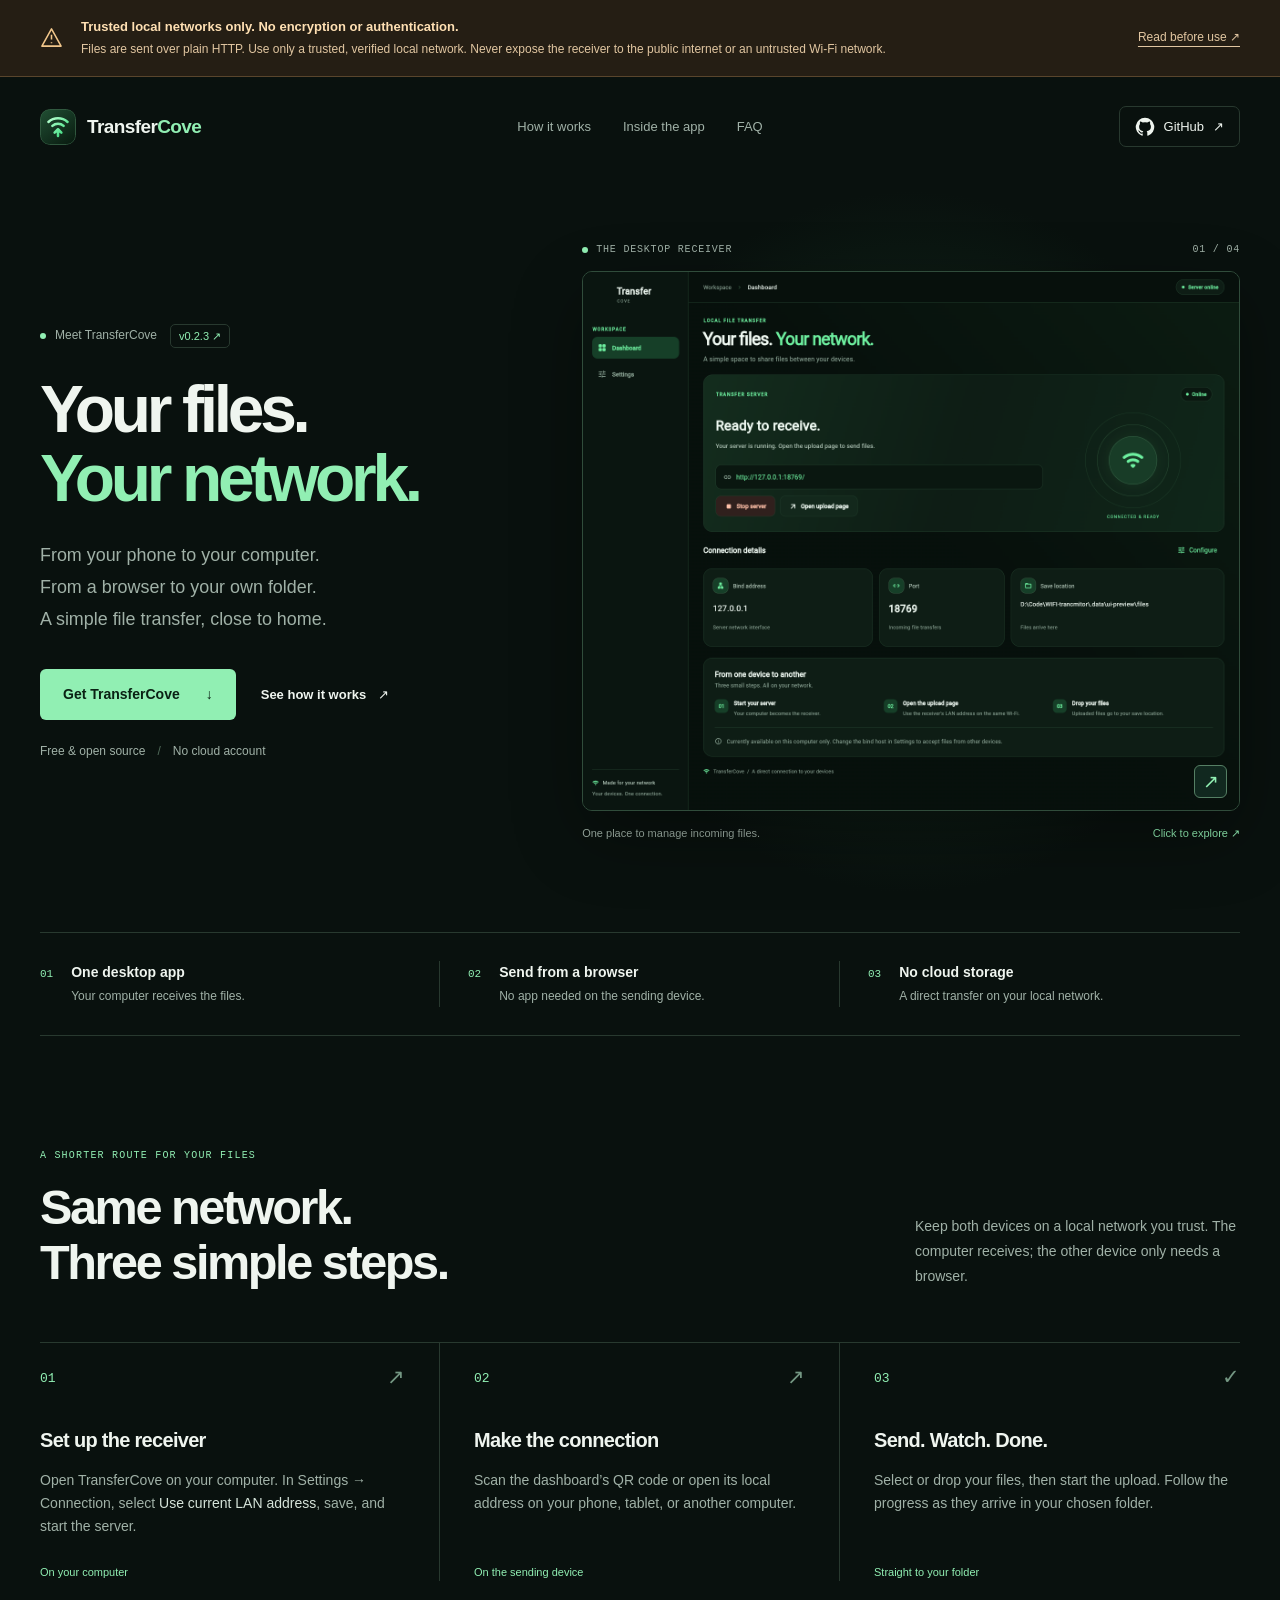
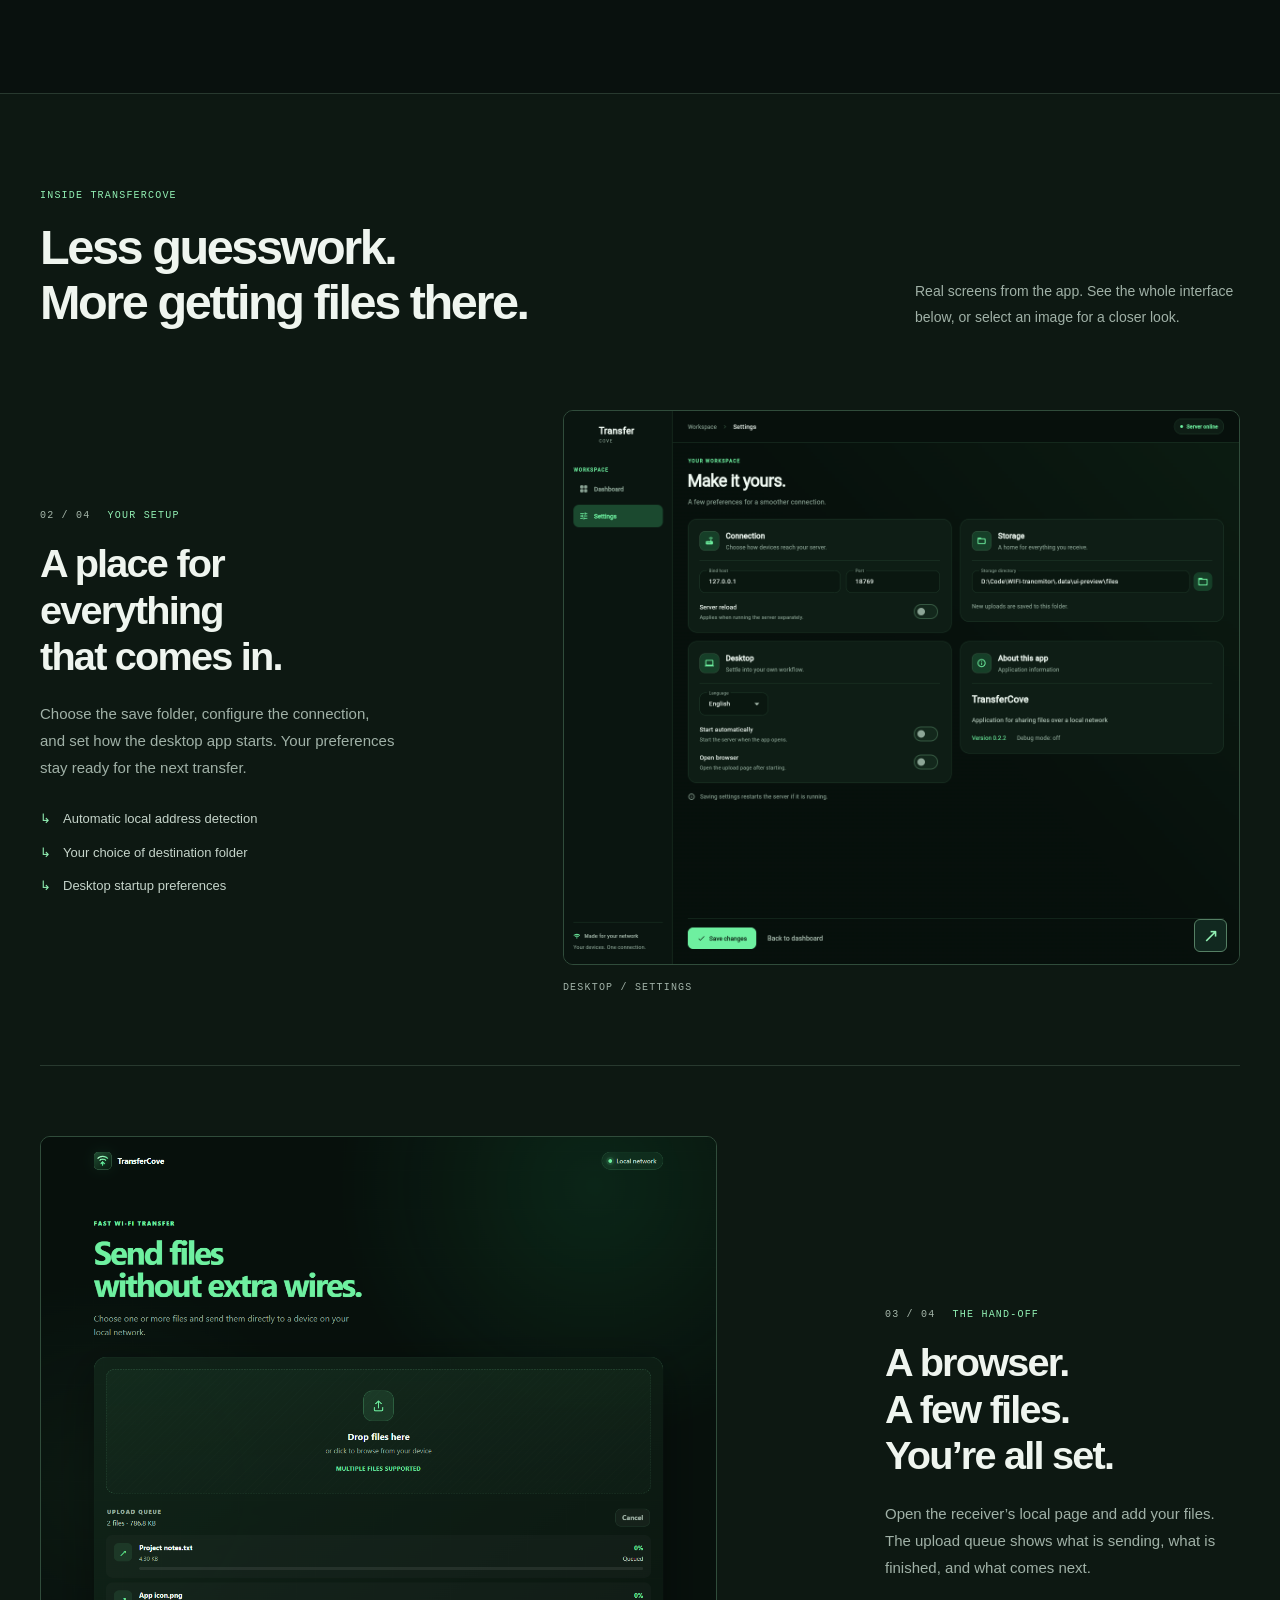
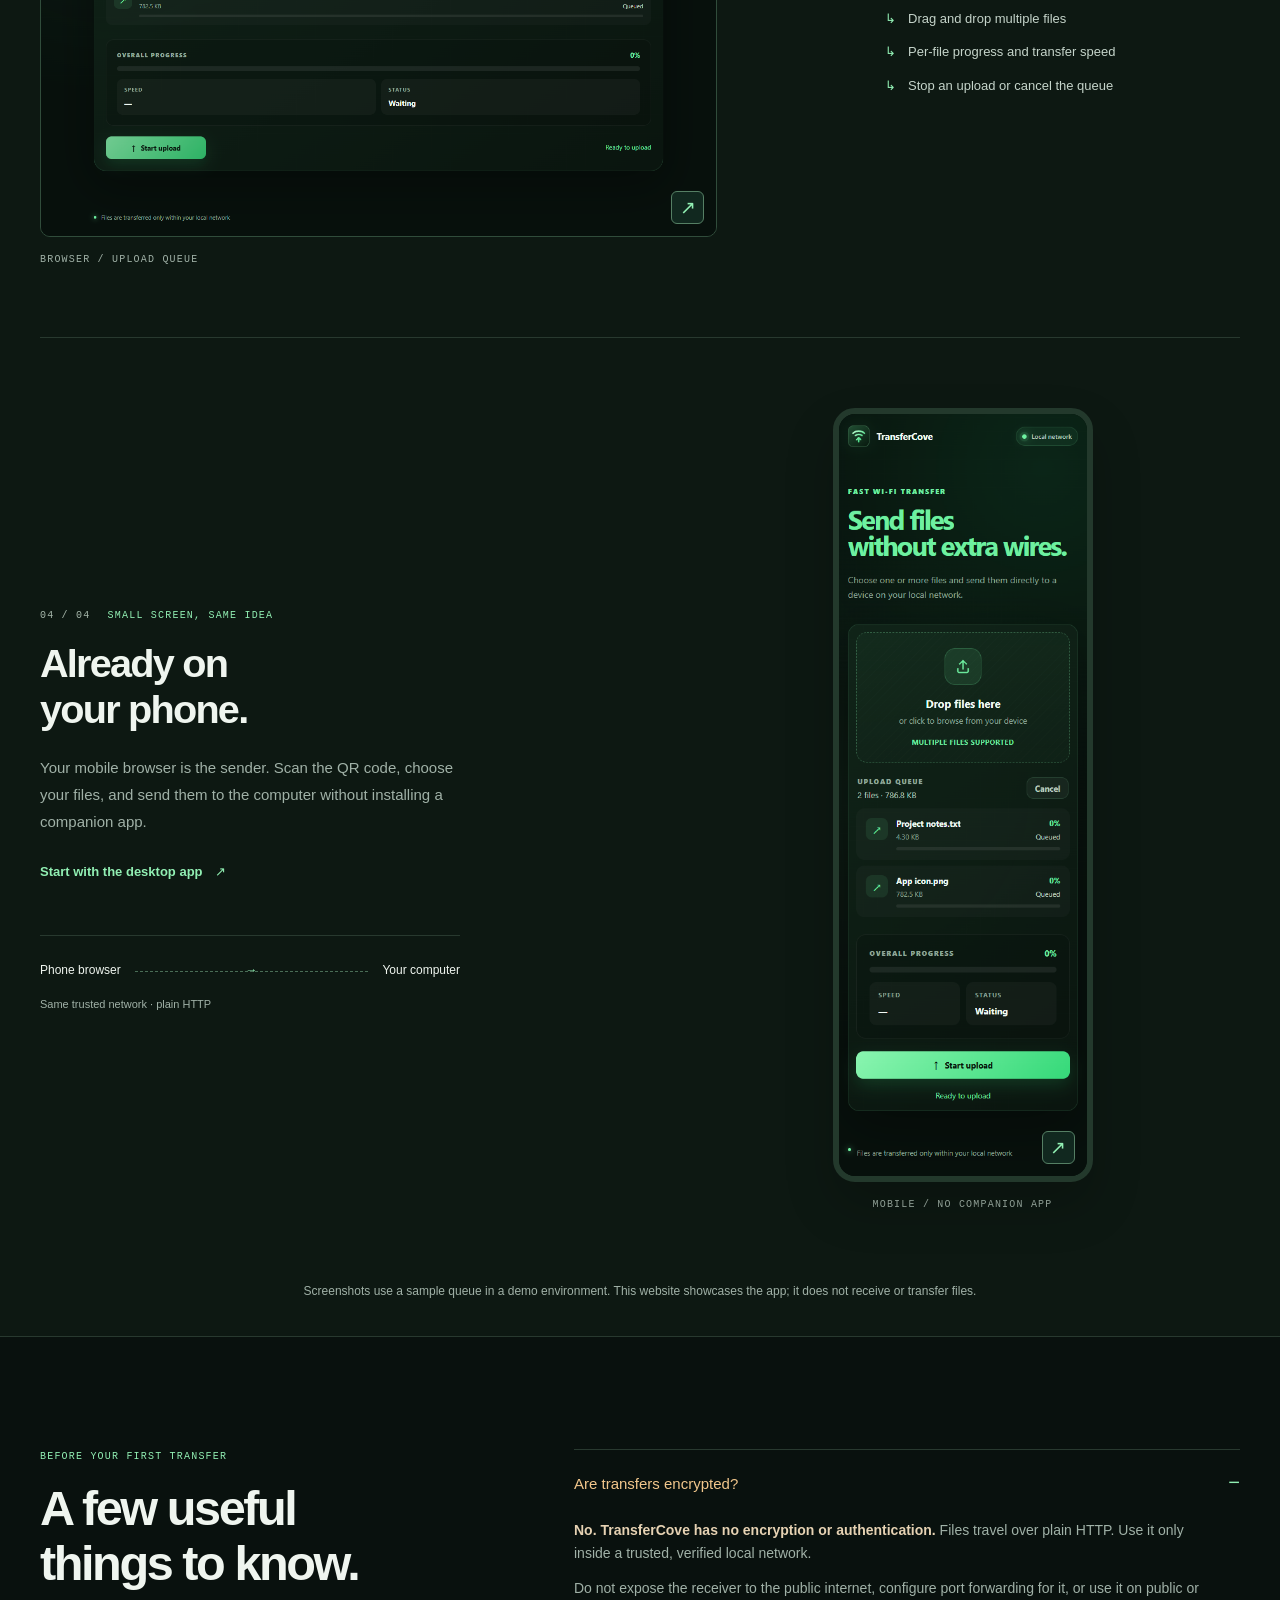
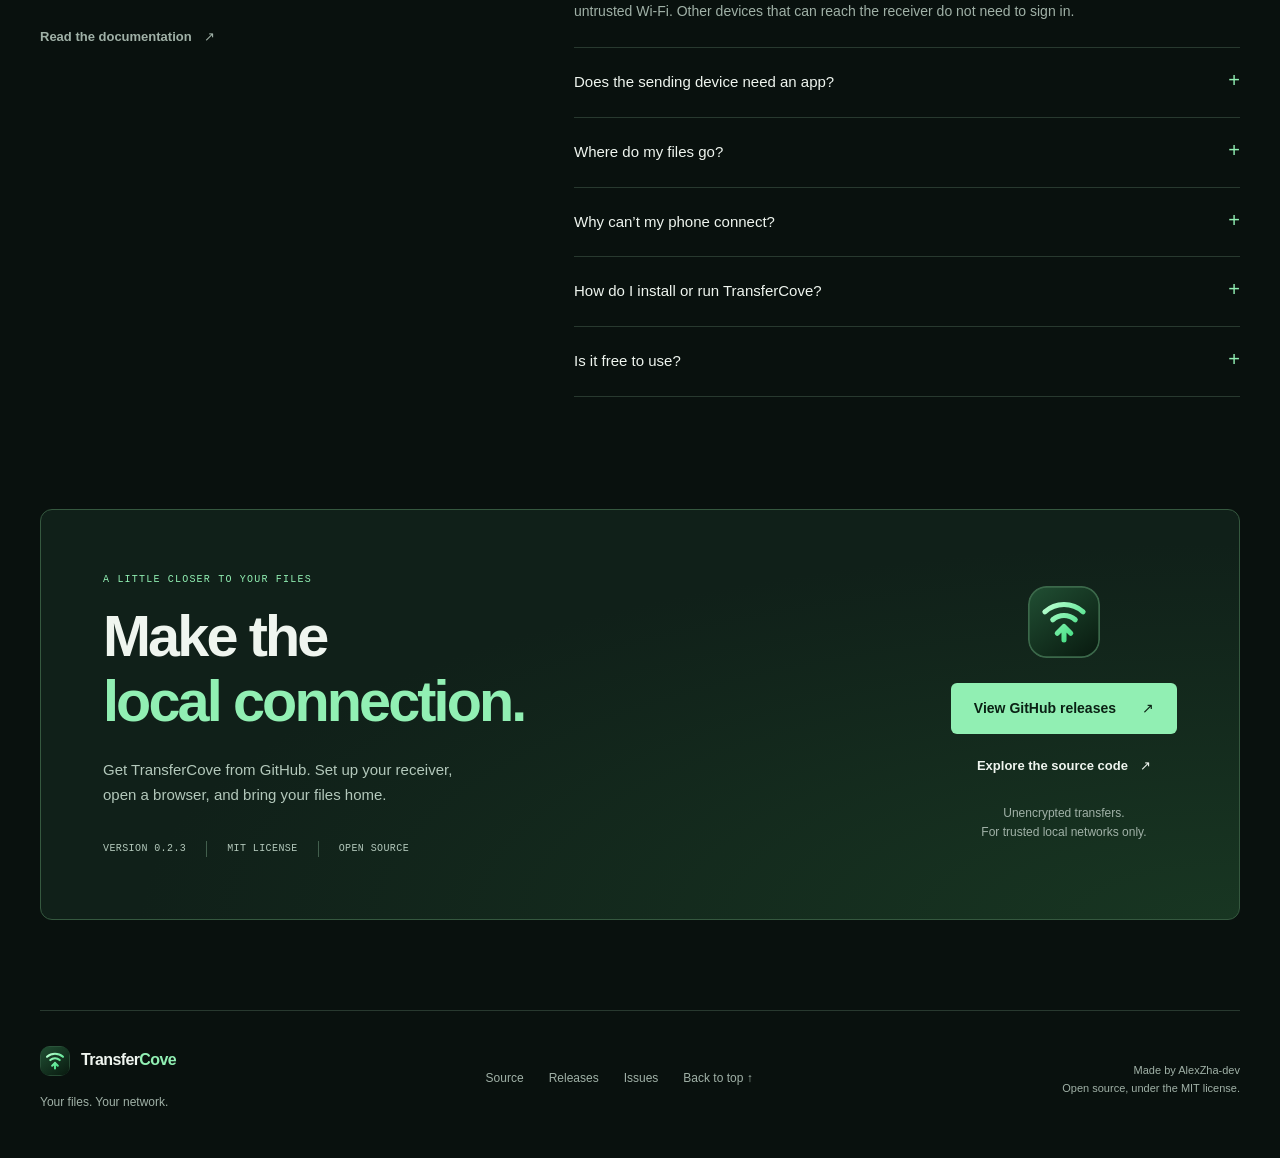
==== commit 28199c01: "feat(showcase): redesign product site for branch-based Pages" ====
--- a/index.html
+++ b/index.html
@@ -3,144 +3,147 @@
   <head>
     <meta charset="utf-8">
     <meta name="viewport" content="width=device-width, initial-scale=1">
-    <meta name="theme-color" content="#07100c">
-    <meta name="description" content="TransferCove is a local-first file transfer app for sending files over your own network.">
+    <meta name="theme-color" content="#09110e">
+    <meta name="description" content="Send files to your computer from a phone, tablet, or browser with TransferCove. Free, open-source file transfers for trusted local networks. No encryption or authentication.">
     <meta property="og:title" content="TransferCove — your files, your network">
-    <meta property="og:description" content="A calm, private way to move files between devices on the same Wi-Fi network.">
+    <meta property="og:description" content="A desktop receiver. A browser on the other device. File transfers over your trusted local network, without a cloud account. Unencrypted HTTP.">
     <meta property="og:type" content="website">
-    <link rel="icon" type="image/png" href="assets/favicon.png">
-    <link rel="preload" href="assets/icon.svg" as="image" type="image/svg+xml">
-    <link rel="stylesheet" href="styles.css">
-    <script defer src="script.js"></script>
+    <meta property="og:url" content="https://alexzha-dev.github.io/transfercove/">
+    <meta property="og:image" content="https://alexzha-dev.github.io/transfercove/docs/images/dashboard.png">
+    <meta property="og:image:alt" content="The TransferCove desktop dashboard">
+    <meta name="twitter:card" content="summary_large_image">
+    <link rel="canonical" href="https://alexzha-dev.github.io/transfercove/">
+    <link rel="icon" type="image/svg+xml" href="./assets/icon.svg">
+    <link rel="icon" type="image/png" href="./assets/favicon.png">
+    <link rel="stylesheet" href="./styles.css">
+    <script defer src="./script.js"></script>
     <title>TransferCove — your files, your network</title>
   </head>
-  <body>
-    <div class="site-shell">
-      <header class="topbar" id="top">
-        <a class="brand" href="#top" aria-label="TransferCove home">
-          <span class="brand-mark"><img src="assets/icon.svg" alt=""></span>
-          <span>Transfer<strong>Cove</strong></span>
-        </a>
-        <nav class="nav-links" aria-label="Primary navigation">
-          <a href="#features">Features</a>
-          <a href="#how-it-works">How it works</a>
-          <a href="#preview">Preview</a>
-          <a href="#download">Download</a>
-        </nav>
-        <a class="topbar-link" href="https://github.com/AlexZha-dev/transfercove" target="_blank" rel="noreferrer">
-          View on GitHub <span aria-hidden="true">↗</span>
-        </a>
-      </header>
+  <body id="top">
+    <a class="skip-link" href="#main">Skip to content</a>
 
-      <main>
-        <section class="security-warning page-width" role="note" aria-labelledby="security-warning-title">
-          <div class="security-warning-icon" aria-hidden="true">!</div>
-          <div class="security-warning-copy">
-            <span class="warning-label">Important security notice</span>
-            <h2 id="security-warning-title">No encryption or authentication</h2>
-            <p>TransferCove sends files over plain HTTP. Use it only inside a trusted, verified local network. Do not expose the server to the public internet or an untrusted Wi-Fi network.</p>
+    <aside class="security-notice" aria-labelledby="security-title">
+      <div class="container security-inner">
+        <svg class="icon security-icon" viewBox="0 0 24 24" fill="none" stroke="currentColor" stroke-width="1.6" aria-hidden="true"><path d="m12 3 10 18H2L12 3Z" stroke-linejoin="round"/><path d="M12 9v5m0 3v1"/></svg>
+        <div>
+          <strong id="security-title">Trusted local networks only. No encryption or authentication.</strong>
+          <p>Files are sent over plain HTTP. Use only a trusted, verified local network. Never expose the receiver to the public internet or an untrusted Wi-Fi network.</p>
+        </div>
+        <a href="#security">Read before use <span aria-hidden="true">↗</span></a>
+      </div>
+    </aside>
+
+    <header class="site-header container">
+      <a class="brand" href="#top" aria-label="TransferCove home">
+        <img src="./assets/icon.svg" width="36" height="36" alt="">
+        <span>Transfer<span class="text-accent">Cove</span></span>
+      </a>
+      <nav class="site-nav" aria-label="Main navigation">
+        <a href="#how-it-works">How it works</a>
+        <a href="#preview">Inside the app</a>
+        <a href="#faq">FAQ</a>
+      </nav>
+      <a class="github-link" href="https://github.com/AlexZha-dev/transfercove">
+        <svg class="icon" viewBox="0 0 24 24" fill="currentColor" aria-hidden="true"><path d="M12 .9a11.1 11.1 0 0 0-3.51 21.63c.56.1.76-.24.76-.54v-2.06c-3.09.67-3.74-1.31-3.74-1.31-.51-1.28-1.24-1.62-1.24-1.62-1.01-.69.08-.68.08-.68 1.12.08 1.7 1.15 1.7 1.15 1 1.7 2.6 1.21 3.24.93.1-.72.39-1.21.71-1.49-2.47-.28-5.06-1.24-5.06-5.49 0-1.21.43-2.2 1.14-2.98-.12-.28-.5-1.41.11-2.94 0 0 .93-.3 3.05 1.14a10.6 10.6 0 0 1 5.55 0c2.12-1.44 3.05-1.14 3.05-1.14.61 1.53.23 2.66.11 2.94.71.78 1.14 1.77 1.14 2.98 0 4.26-2.6 5.21-5.08 5.48.4.35.75 1.02.75 2.06v3.03c0 .3.2.65.77.54A11.1 11.1 0 0 0 12 .9Z"/></svg>
+        GitHub <span aria-hidden="true">↗</span>
+      </a>
+    </header>
+
+    <main id="main" tabindex="-1">
+      <section class="hero container" aria-labelledby="hero-title">
+        <div class="hero-copy">
+          <a class="release-label" href="https://github.com/AlexZha-dev/transfercove/releases"><span class="status-dot" aria-hidden="true"></span> Meet TransferCove <span class="version">v0.2.3 <span aria-hidden="true">↗</span></span></a>
+          <h1 id="hero-title">Your files.<br><span class="text-accent">Your network.</span></h1>
+          <p class="hero-description">From your phone to your computer.<br>From a browser to your own folder.<br>A simple file transfer, close to home.</p>
+          <div class="hero-actions">
+            <a class="button button-primary" href="#download">Get TransferCove <span aria-hidden="true">↓</span></a>
+            <a class="text-link" href="#how-it-works">See how it works <span aria-hidden="true">↗</span></a>
           </div>
-          <span class="security-warning-tag">Local network only</span>
-        </section>
+          <p class="hero-footnote">Free &amp; open source <span aria-hidden="true">/</span> No cloud account</p>
+        </div>
+        <figure class="hero-product">
+          <div class="product-topline"><span><span class="status-dot" aria-hidden="true"></span> THE DESKTOP RECEIVER</span><span>01 / 04</span></div>
+          <a class="screenshot-link hero-screenshot" href="./docs/images/dashboard.png" data-lightbox data-caption="Desktop dashboard — start the receiver and see your connection details." aria-label="Enlarge the desktop dashboard screenshot">
+            <img src="./docs/images/dashboard.png" width="1440" height="1180" alt="TransferCove dashboard with server controls, address, port, and save location" fetchpriority="high">
+            <span class="image-enlarge" aria-hidden="true">↗</span>
+          </a>
+          <figcaption><span>One place to manage incoming files.</span><span>Click to explore <span aria-hidden="true">↗</span></span></figcaption>
+        </figure>
+      </section>
 
-        <section class="hero page-width" aria-labelledby="hero-title">
-          <div class="hero-copy">
-            <div class="eyebrow"><span class="pulse-dot"></span> Local-first file transfer <span class="eyebrow-divider">/</span> v0.2.3</div>
-            <h1 id="hero-title">Your files.<br><span>Your network.</span></h1>
-            <p class="hero-lede">TransferCove moves files between devices over the Wi-Fi you already trust. Control the receiver from a focused desktop app, then send from any browser.</p>
-            <div class="hero-actions">
-              <a class="button button-primary" href="https://github.com/AlexZha-dev/transfercove/releases" target="_blank" rel="noreferrer">
-                <span>Open release page</span><span class="button-arrow" aria-hidden="true">↗</span>
-              </a>
-              <a class="button button-quiet" href="#how-it-works">See how it works <span aria-hidden="true">↓</span></a>
-            </div>
-            <div class="hero-note"><span class="note-check">✓</span> No cloud account <span class="note-separator">·</span> No subscription <span class="note-separator">·</span> Your network</div>
+      <section class="principles container" aria-label="At a glance">
+        <div><span class="principle-mark" aria-hidden="true">01</span><p><strong>One desktop app</strong><span>Your computer receives the files.</span></p></div>
+        <div><span class="principle-mark" aria-hidden="true">02</span><p><strong>Send from a browser</strong><span>No app needed on the sending device.</span></p></div>
+        <div><span class="principle-mark" aria-hidden="true">03</span><p><strong>No cloud storage</strong><span>A direct transfer on your local network.</span></p></div>
+      </section>
+
+      <section class="section container" id="how-it-works" aria-labelledby="how-title">
+        <div class="section-heading">
+          <div><p class="eyebrow">A shorter route for your files</p><h2 id="how-title">Same network.<br>Three simple steps.</h2></div>
+          <p>Keep both devices on a local network you trust. The computer receives; the other device only needs a browser.</p>
+        </div>
+        <ol class="steps">
+          <li><span class="step-number" aria-hidden="true">01 <span>↗</span></span><h3>Set up the receiver</h3><p>Open TransferCove on your computer. In Settings → Connection, select <strong>Use current LAN address</strong>, save, and start the server.</p><span class="step-tag">On your computer</span></li>
+          <li><span class="step-number" aria-hidden="true">02 <span>↗</span></span><h3>Make the connection</h3><p>Scan the dashboard’s QR code or open its local address on your phone, tablet, or another computer.</p><span class="step-tag">On the sending device</span></li>
+          <li><span class="step-number" aria-hidden="true">03 <span>✓</span></span><h3>Send. Watch. Done.</h3><p>Select or drop your files, then start the upload. Follow the progress as they arrive in your chosen folder.</p><span class="step-tag">Straight to your folder</span></li>
+        </ol>
+      </section>
+
+      <section class="preview-section" id="preview" aria-labelledby="preview-title">
+        <div class="container">
+          <div class="section-heading">
+            <div><p class="eyebrow">Inside TransferCove</p><h2 id="preview-title">Less guesswork.<br>More getting files there.</h2></div>
+            <p>Real screens from the app. See the whole interface below, or select an image for a closer look.</p>
           </div>
 
-          <div class="hero-visual" aria-label="Interactive upload demonstration">
-            <div class="glow-orbit orbit-one"></div>
-            <div class="glow-orbit orbit-two"></div>
-            <div class="demo-window">
-              <div class="window-bar">
-                <div class="window-controls" aria-hidden="true"><span></span><span></span><span></span></div>
-                <span class="window-title">TransferCove <span>/ upload</span></span>
-                <span class="window-status"><i></i> Online</span>
-              </div>
-              <div class="demo-body">
-                <div class="demo-heading">
-                  <div>
-                    <span class="demo-kicker">SEND FROM BROWSER</span>
-                    <h2>Drop files here</h2>
-                    <p>Everything stays on your local network.</p>
-                  </div>
-                  <span class="demo-upload-icon" aria-hidden="true">↑</span>
-                </div>
-                <form class="demo-drop" id="demo-drop" aria-label="Demo file upload">
-                  <input id="demo-input" type="file" multiple>
-                  <span class="drop-ring" aria-hidden="true">↑</span>
-                  <strong>Drag &amp; drop files</strong>
-                  <span>or <button type="button" id="choose-files">choose from device</button></span>
-                  <small>Demo only · nothing is uploaded</small>
-                </form>
-                <div class="demo-queue-heading"><span>TRANSFER QUEUE</span><span id="demo-count">2 files · 18.4 MB</span></div>
-                <div class="demo-queue" id="demo-queue">
-                  <div class="queue-row" data-demo-file="design-notes.pdf" data-demo-size="8.2 MB">
-                    <span class="queue-file-icon">↥</span><span class="queue-file-copy"><strong>design-notes.pdf</strong><small>8.2 MB · <em>Ready to send</em></small><span class="mini-progress"><i style="width: 0%"></i></span></span><b class="queue-percent">0%</b>
-                  </div>
-                  <div class="queue-row" data-demo-file="photo-set.zip" data-demo-size="10.2 MB">
-                    <span class="queue-file-icon">↥</span><span class="queue-file-copy"><strong>photo-set.zip</strong><small>10.2 MB · <em>Ready to send</em></small><span class="mini-progress"><i style="width: 0%"></i></span></span><b class="queue-percent">0%</b>
-                  </div>
-                </div>
-                <div class="demo-actions"><span id="demo-status" aria-live="polite">Ready when you are</span><button class="button button-demo" id="demo-start" type="button"><span>Simulate transfer</span><span aria-hidden="true">→</span></button></div>
-              </div>
-            </div>
-          </div>
-        </section>
+          <article class="product-story">
+            <div class="story-copy"><p class="eyebrow"><span class="story-number">02 / 04</span> Your setup</p><h3>A place for everything<br>that comes in.</h3><p>Choose the save folder, configure the connection, and set how the desktop app starts. Your preferences stay ready for the next transfer.</p><ul class="feature-list"><li>Automatic local address detection</li><li>Your choice of destination folder</li><li>Desktop startup preferences</li></ul></div>
+            <figure class="product-figure"><a class="screenshot-link" href="./docs/images/settings.png" data-lightbox data-caption="Settings — configure the local connection, storage, and desktop preferences." aria-label="Enlarge the settings screenshot"><img src="./docs/images/settings.png" width="1440" height="1180" loading="lazy" decoding="async" alt="TransferCove settings with connection, storage, and desktop preferences"><span class="image-enlarge" aria-hidden="true">↗</span></a><figcaption>DESKTOP / SETTINGS</figcaption></figure>
+          </article>
 
-        <section class="signal-strip page-width" aria-label="Product principles">
-          <div><span class="strip-icon">⌁</span><span><strong>Private by default</strong><small>Files never leave your network.</small></span></div>
-          <div><span class="strip-icon">◌</span><span><strong>Simple to start</strong><small>Run it, open a browser, send.</small></span></div>
-          <div><span class="strip-icon">↯</span><span><strong>Made for real files</strong><small>Progress you can actually see.</small></span></div>
-        </section>
+          <article class="product-story story-reversed">
+            <div class="story-copy"><p class="eyebrow"><span class="story-number">03 / 04</span> The hand-off</p><h3>A browser.<br>A few files.<br>You’re all set.</h3><p>Open the receiver’s local page and add your files. The upload queue shows what is sending, what is finished, and what comes next.</p><ul class="feature-list"><li>Drag and drop multiple files</li><li>Per-file progress and transfer speed</li><li>Stop an upload or cancel the queue</li></ul></div>
+            <figure class="product-figure"><a class="screenshot-link" href="./docs/images/upload.png" data-lightbox data-caption="Browser upload — add files and follow the transfer queue." aria-label="Enlarge the browser upload screenshot"><img src="./docs/images/upload.png" width="1280" height="1326" loading="lazy" decoding="async" alt="Browser upload page showing a drop area, file queue, and transfer progress"><span class="image-enlarge" aria-hidden="true">↗</span></a><figcaption>BROWSER / UPLOAD QUEUE</figcaption></figure>
+          </article>
 
-        <section class="content-section page-width" id="features" aria-labelledby="features-title">
-          <div class="section-intro"><span class="section-number">01</span><div><span class="eyebrow">The useful part</span><h2 id="features-title">A small tool with a clear job.</h2></div><p>TransferCove keeps the hand-off between your devices visible, local, and uncomplicated.</p></div>
-          <div class="feature-grid">
-            <article class="feature-card feature-card-large"><span class="feature-index">01</span><span class="feature-icon icon-desktop">▣</span><h3>A calm desktop control center</h3><p>Start or stop the receiver, check the address, and choose where incoming files should land.</p><a href="#preview">Explore the interface <span aria-hidden="true">↗</span></a><div class="feature-illustration desktop-illustration"><span class="illustration-sidebar"></span><span class="illustration-line line-one"></span><span class="illustration-line line-two"></span><span class="illustration-card"></span><span class="illustration-toggle"></span></div></article>
-            <article class="feature-card"><span class="feature-index">02</span><span class="feature-icon">↑</span><h3>Any browser can send</h3><p>No companion app on the phone or second computer. Open a local link and drop files in.</p><div class="feature-stat"><strong>0</strong><span>extra apps<br>to install</span></div></article>
-            <article class="feature-card"><span class="feature-index">03</span><span class="feature-icon">◉</span><h3>Know what is happening</h3><p>Per-file progress, total speed, and clear states make every transfer easy to follow.</p><div class="meter-row"><span>transfer clarity</span><span>100%</span></div><div class="meter"><i></i></div></article>
-          </div>
-        </section>
+          <article class="product-story story-mobile">
+            <div class="story-copy"><p class="eyebrow"><span class="story-number">04 / 04</span> Small screen, same idea</p><h3>Already on<br>your phone.</h3><p>Your mobile browser is the sender. Scan the QR code, choose your files, and send them to the computer without installing a companion app.</p><a class="text-link" href="#download">Start with the desktop app <span aria-hidden="true">↗</span></a><div class="connection-route" aria-label="Files go from your phone browser over the local network to your computer"><span>Phone browser</span><span class="route-line" aria-hidden="true">→</span><span>Your computer</span><small>Same trusted network · plain HTTP</small></div></div>
+            <figure class="product-figure mobile-figure"><a class="screenshot-link" href="./docs/images/upload-mobile.png" data-lightbox data-caption="Mobile upload — the same browser workflow on a smaller screen." aria-label="Enlarge the mobile upload screenshot"><img src="./docs/images/upload-mobile.png" width="390" height="1198" loading="lazy" decoding="async" alt="Full mobile upload page with file selection and transfer queue"><span class="image-enlarge" aria-hidden="true">↗</span></a><figcaption>MOBILE / NO COMPANION APP</figcaption></figure>
+          </article>
+          <p class="preview-note">Screenshots use a sample queue in a demo environment. This website showcases the app; it does not receive or transfer files.</p>
+        </div>
+      </section>
 
-        <section class="content-section how-section page-width" id="how-it-works" aria-labelledby="how-title">
-          <div class="section-intro"><span class="section-number">02</span><div><span class="eyebrow">Three quiet steps</span><h2 id="how-title">From desktop to done.</h2></div><p>Designed for the moment when you just need a file on the other device — without handing it to a third party.</p></div>
-          <div class="steps-grid">
-            <article class="step-card"><span class="step-number">01</span><h3>Start the receiver</h3><p>Launch TransferCove on the computer that should receive the files.</p><span class="step-line"></span><span class="step-caption">Desktop app</span></article>
-            <article class="step-card"><span class="step-number">02</span><h3>Open the local link</h3><p>Use the shown address on a phone, tablet, or another computer on the same Wi-Fi.</p><span class="step-line"></span><span class="step-caption">Any modern browser</span></article>
-            <article class="step-card"><span class="step-number">03</span><h3>Send and watch</h3><p>Drop files, start the queue, and see exactly when each transfer finishes.</p><span class="step-line"></span><span class="step-caption">Saved on the receiver</span></article>
-          </div>
-        </section>
+      <section class="section container faq-section" id="faq" aria-labelledby="faq-title">
+        <div class="faq-heading"><p class="eyebrow">Before your first transfer</p><h2 id="faq-title">A few useful<br>things to know.</h2><a class="text-link" href="https://github.com/AlexZha-dev/transfercove#readme">Read the documentation <span aria-hidden="true">↗</span></a></div>
+        <div class="faq-list">
+          <details class="security-detail" id="security" open><summary>Are transfers encrypted?</summary><div class="faq-answer"><p><strong>No. TransferCove has no encryption or authentication.</strong> Files travel over plain HTTP. Use it only inside a trusted, verified local network.</p><p>Do not expose the receiver to the public internet, configure port forwarding for it, or use it on public or untrusted Wi-Fi. Other devices that can reach the receiver do not need to sign in.</p></div></details>
+          <details><summary>Does the sending device need an app?</summary><div class="faq-answer"><p>No. Run TransferCove on the receiving computer, then open its local address in a modern browser on the sending device. A phone, tablet, or another computer can send files.</p></div></details>
+          <details><summary>Where do my files go?</summary><div class="faq-answer"><p>Files are saved in the receiving computer’s storage folder, which you choose in Settings → Storage. TransferCove does not use cloud storage for the transfer.</p></div></details>
+          <details><summary>Why can’t my phone connect?</summary><div class="faq-answer"><p>Connect both devices to the same trusted local network. In Settings → Connection, choose <strong>Use current LAN address</strong>, save, and start the server. Use the dashboard’s shareable address or QR code.</p><p><code>127.0.0.1</code> only works on the receiver itself; <code>0.0.0.0</code> is not an address to open in a browser. Your private-network firewall must allow the selected port. Some guest networks also block connections between devices.</p></div></details>
+          <details><summary>How do I install or run TransferCove?</summary><div class="faq-answer"><p>Visit GitHub Releases for the published builds and installation notes. To run from source, you need Python 3.14+ and Poetry. Follow the repository’s <a href="https://github.com/AlexZha-dev/transfercove#quick-start">quick-start guide</a>.</p></div></details>
+          <details><summary>Is it free to use?</summary><div class="faq-answer"><p>Yes. TransferCove is open source under the MIT license. There is no subscription or cloud account to create. You can inspect the code, report an issue, or contribute on GitHub.</p></div></details>
+        </div>
+      </section>
 
-        <section class="preview-section page-width" id="preview" aria-labelledby="preview-title">
-          <div class="preview-heading"><div><span class="eyebrow">A closer look</span><h2 id="preview-title">One visual language.<br><span>Two interfaces.</span></h2></div><p>Dark green surfaces, bright status signals, and enough breathing room to keep the important bits obvious.</p></div>
-          <div class="screenshots">
-            <a class="screenshot" href="docs/images/dashboard.png"><img src="docs/images/dashboard.png" alt="TransferCove desktop dashboard"></a>
-            <a class="screenshot" href="docs/images/settings.png"><img src="docs/images/settings.png" alt="TransferCove settings page"></a>
-            <a class="screenshot" href="docs/images/upload.png"><img src="docs/images/upload.png" alt="TransferCove browser upload page"></a>
-            <a class="screenshot screenshot-mobile" href="docs/images/upload-mobile.png"><img src="docs/images/upload-mobile.png" alt="TransferCove upload page on a mobile screen"></a>
-          </div>
-        </section>
+      <section class="download-section container" id="download" aria-labelledby="download-title">
+        <div class="download-panel">
+          <div class="download-copy"><p class="eyebrow">A little closer to your files</p><h2 id="download-title">Make the<br><span class="text-accent">local connection.</span></h2><p>Get TransferCove from GitHub. Set up your receiver,<br class="desktop-break"> open a browser, and bring your files home.</p><div class="download-meta"><span>VERSION 0.2.3</span><span>MIT LICENSE</span><span>OPEN SOURCE</span></div></div>
+          <div class="download-actions"><img src="./assets/icon.svg" width="72" height="72" alt="" loading="lazy"><a class="button button-primary" href="https://github.com/AlexZha-dev/transfercove/releases">View GitHub releases <span aria-hidden="true">↗</span></a><a class="text-link" href="https://github.com/AlexZha-dev/transfercove">Explore the source code <span aria-hidden="true">↗</span></a><p>Unencrypted transfers.<br>For trusted local networks only.</p></div>
+        </div>
+      </section>
+    </main>
 
-        <section class="download-section page-width" id="download" aria-labelledby="download-title">
-          <div class="download-card">
-            <div class="download-copy"><span class="eyebrow">Take it with you</span><h2 id="download-title">A better hand-off is<br><span>almost ready.</span></h2><p>Version 0.2.3 is the current release milestone. The GitHub release page will host the downloadable build as soon as it is published.</p><div class="release-meta"><span class="release-dot"></span><strong>v0.2.3</strong><span>Release coming soon</span></div></div>
-            <div class="download-action"><a class="button button-primary button-wide" href="https://github.com/AlexZha-dev/transfercove/releases" target="_blank" rel="noreferrer">Open GitHub releases <span aria-hidden="true">↗</span></a><span class="download-hint">The download link will stay the same when the build lands.</span></div>
-          </div>
-        </section>
-      </main>
+    <footer class="site-footer container">
+      <div><a class="brand" href="#top"><img src="./assets/icon.svg" width="30" height="30" alt=""><span>Transfer<span class="text-accent">Cove</span></span></a><p>Your files. Your network.</p></div>
+      <nav aria-label="Footer navigation"><a href="https://github.com/AlexZha-dev/transfercove">Source</a><a href="https://github.com/AlexZha-dev/transfercove/releases">Releases</a><a href="https://github.com/AlexZha-dev/transfercove/issues">Issues</a><a href="#top">Back to top ↑</a></nav>
+      <p class="footer-credit">Made by <a href="https://github.com/AlexZha-dev">AlexZha-dev</a><br>Open source, under the MIT license.</p>
+    </footer>
 
-      <footer class="footer page-width"><a class="brand footer-brand" href="#top"><span class="brand-mark"><img src="assets/icon.svg" alt=""></span><span>Transfer<strong>Cove</strong></span></a><span class="footer-copy">Your files. Your network.</span><div class="footer-links"><a href="https://github.com/AlexZha-dev/transfercove" target="_blank" rel="noreferrer">GitHub <span aria-hidden="true">↗</span></a><a href="#top">Back to top ↑</a></div><span class="footer-year">© <span id="year"></span></span></footer>
-    </div>
-    <noscript><div class="noscript-note">This page is fully readable without JavaScript. The upload panel is an interactive visual demo only.</div></noscript>
+    <dialog class="image-dialog" aria-labelledby="image-caption">
+      <div class="dialog-toolbar"><span class="dialog-counter" aria-live="polite"></span><a class="dialog-original" href="./docs/images/dashboard.png" target="_blank" rel="noopener noreferrer">Full-size image ↗</a><button class="dialog-close" type="button" aria-label="Close screenshot viewer" autofocus>Close <span aria-hidden="true">×</span></button></div>
+      <div class="dialog-image-wrap"><img class="dialog-image" alt=""></div>
+      <div class="dialog-bottom"><button class="dialog-previous" type="button" aria-label="Previous screenshot">←</button><p id="image-caption" aria-live="polite"></p><button class="dialog-next" type="button" aria-label="Next screenshot">→</button></div>
+    </dialog>
   </body>
 </html>
--- a/styles.css
+++ b/styles.css
@@ -1,292 +1,298 @@
 :root {
   color-scheme: dark;
-  --bg: #07100c;
-  --bg-soft: #0a1710;
-  --panel: rgba(15, 31, 22, 0.82);
-  --panel-strong: #10291b;
-  --panel-muted: rgba(255, 255, 255, 0.035);
-  --line: rgba(145, 238, 177, 0.15);
-  --line-strong: rgba(145, 238, 177, 0.29);
-  --text: #f1fbf4;
-  --muted: #8da697;
-  --muted-bright: #b6cbbd;
-  --green: #6ef0a0;
-  --green-light: #b6ffce;
-  --green-strong: #32d878;
-  --orange: #ffbd95;
-  --shadow: 0 28px 90px rgba(0, 0, 0, 0.32);
-  --radius-xl: 28px;
-  --radius-lg: 20px;
-  --radius-md: 14px;
-  --content: 1160px;
+  --bg: #09110e;
+  --surface: #101c16;
+  --text: #eff5ef;
+  --muted: #a0b1a7;
+  --accent: #91efb3;
+  --border: #28392f;
+  --amber: #f2c78c;
+  --content: 1240px;
+  font-family: "Segoe UI", -apple-system, BlinkMacSystemFont, sans-serif;
+  font-synthesis: none;
+  -webkit-font-smoothing: antialiased;
 }
 
 * { box-sizing: border-box; }
-
-html { min-width: 320px; scroll-behavior: smooth; background: var(--bg); }
-
-body {
-  min-height: 100vh;
-  margin: 0;
-  color: var(--text);
-  background:
-    radial-gradient(circle at 82% 3%, rgba(50, 216, 120, 0.13), transparent 31rem),
-    radial-gradient(circle at 8% 34%, rgba(63, 143, 91, 0.09), transparent 30rem),
-    var(--bg);
-  font-family: Inter, ui-sans-serif, system-ui, -apple-system, BlinkMacSystemFont, "Segoe UI", sans-serif;
-  -webkit-font-smoothing: antialiased;
-}
-
-body::before {
-  position: fixed;
-  z-index: -1;
-  inset: 0;
-  pointer-events: none;
-  content: "";
-  opacity: .22;
-  background-image: linear-gradient(rgba(255,255,255,.025) 1px, transparent 1px), linear-gradient(90deg, rgba(255,255,255,.025) 1px, transparent 1px);
-  background-size: 52px 52px;
-  mask-image: linear-gradient(to bottom, black, transparent 75%);
-}
-
-a { color: inherit; }
-button, input { font: inherit; }
-button { cursor: pointer; }
-
-.site-shell { overflow: hidden; }
-.page-width { width: min(calc(100% - 56px), var(--content)); margin-inline: auto; }
-
-.topbar {
-  display: flex;
-  align-items: center;
-  justify-content: space-between;
-  width: min(calc(100% - 56px), var(--content));
-  min-height: 92px;
-  margin-inline: auto;
-}
-
-.brand { display: inline-flex; align-items: center; gap: 11px; color: var(--text); font-size: 14px; font-weight: 700; letter-spacing: -.03em; text-decoration: none; }
-.brand strong { color: var(--green); font-weight: 700; }
-.brand-mark { display: grid; width: 35px; height: 35px; place-items: center; border: 1px solid rgba(110,240,160,.24); border-radius: 11px; box-shadow: 0 0 26px rgba(50,216,120,.12); }
-.brand-mark img { display: block; width: 35px; height: 35px; border-radius: 10px; }
-.nav-links { display: flex; align-items: center; gap: 28px; margin-left: auto; margin-right: 34px; }
-.nav-links a, .topbar-link, .footer a { color: var(--muted-bright); font-size: 12px; font-weight: 650; text-decoration: none; transition: color .18s ease; }
-.nav-links a:hover, .topbar-link:hover, .footer a:hover { color: var(--green); }
-.topbar-link { display: inline-flex; align-items: center; gap: 7px; color: var(--green); }
-
-.security-warning { display: grid; grid-template-columns: auto minmax(0, 1fr) auto; align-items: center; gap: 18px; padding: 18px 20px; background: linear-gradient(105deg, rgba(84, 43, 28, .72), rgba(47, 28, 22, .7)); border: 1px solid rgba(255, 189, 149, .38); border-radius: var(--radius-md); box-shadow: 0 16px 45px rgba(0, 0, 0, .15); }
-.security-warning-icon { display: grid; width: 37px; height: 37px; place-items: center; color: #2a160d; background: var(--orange); border-radius: 11px; font-size: 20px; font-weight: 850; }
-.security-warning-copy { min-width: 0; }
-.warning-label { display: block; margin-bottom: 4px; color: var(--orange); font-size: 9px; font-weight: 850; letter-spacing: .14em; text-transform: uppercase; }
-.security-warning h2 { margin: 0 0 5px; color: #ffe0cd; font-size: 16px; letter-spacing: -.025em; }
-.security-warning p { max-width: 780px; margin: 0; color: #d8b9a9; font-size: 11px; line-height: 1.6; }
-.security-warning-tag { padding: 7px 10px; color: var(--orange); border: 1px solid rgba(255, 189, 149, .28); border-radius: 99px; font-size: 9px; font-weight: 800; letter-spacing: .08em; text-transform: uppercase; white-space: nowrap; }
-
-.hero { display: grid; grid-template-columns: minmax(0, .91fr) minmax(460px, 1.09fr); align-items: center; gap: 62px; min-height: 670px; padding: 76px 0 100px; }
-.hero-copy { position: relative; z-index: 1; }
-.eyebrow { display: inline-flex; align-items: center; gap: 9px; color: var(--green); font-size: 10px; font-weight: 850; letter-spacing: .15em; line-height: 1.4; text-transform: uppercase; }
-.pulse-dot, .release-dot { width: 7px; height: 7px; background: var(--green); border-radius: 50%; box-shadow: 0 0 0 5px rgba(110,240,160,.1), 0 0 16px var(--green); }
-.eyebrow-divider { color: rgba(110,240,160,.36); }
-h1, h2, h3, p { margin-top: 0; }
-h1 { max-width: 610px; margin: 24px 0 26px; font-size: clamp(52px, 7vw, 84px); font-weight: 760; letter-spacing: -.075em; line-height: .95; }
-h1 span, h2 span { color: var(--green); }
-.hero-lede { max-width: 500px; margin-bottom: 31px; color: var(--muted); font-size: 16px; line-height: 1.7; }
-.hero-actions { display: flex; align-items: center; gap: 12px; flex-wrap: wrap; }
-.button { display: inline-flex; align-items: center; justify-content: center; gap: 12px; min-height: 47px; padding: 0 18px; border: 1px solid transparent; border-radius: 12px; color: var(--text); font-size: 12px; font-weight: 760; text-decoration: none; transition: transform .18s ease, background .18s ease, border-color .18s ease, box-shadow .18s ease; }
-.button:hover { transform: translateY(-2px); }
-.button-primary { color: #051109; background: linear-gradient(135deg, #a1f8bd, #35d979); box-shadow: 0 13px 30px rgba(50,216,120,.18); }
-.button-primary:hover { box-shadow: 0 16px 38px rgba(50,216,120,.27); }
-.button-quiet { color: var(--muted-bright); border-color: var(--line); background: rgba(255,255,255,.025); }
-.button-quiet:hover { border-color: var(--line-strong); background: rgba(110,240,160,.07); }
-.button-arrow { font-size: 17px; font-weight: 500; line-height: 0; }
-.hero-note { display: flex; align-items: center; gap: 9px; margin-top: 25px; color: var(--muted); font-size: 11px; }
-.note-check { display: grid; width: 17px; height: 17px; place-items: center; color: var(--green); background: rgba(110,240,160,.11); border-radius: 50%; font-size: 10px; }
-.note-separator { color: rgba(141,166,151,.42); }
-
-.hero-visual { position: relative; min-height: 505px; display: grid; place-items: center; }
-.glow-orbit { position: absolute; border: 1px solid rgba(110,240,160,.12); border-radius: 50%; pointer-events: none; }
-.orbit-one { width: 560px; height: 560px; }
-.orbit-two { width: 415px; height: 415px; border-color: rgba(110,240,160,.17); }
-.demo-window { position: relative; z-index: 1; width: min(100%, 560px); overflow: hidden; background: linear-gradient(145deg, rgba(20,46,30,.97), rgba(8,20,13,.97)); border: 1px solid rgba(145,238,177,.22); border-radius: 20px; box-shadow: var(--shadow), 0 0 70px rgba(50,216,120,.13); transform: rotate(1.3deg); transition: transform .4s ease; }
-.demo-window:hover { transform: rotate(0) translateY(-4px); }
-.window-bar { display: flex; align-items: center; gap: 12px; height: 46px; padding: 0 16px; background: rgba(4,14,8,.42); border-bottom: 1px solid rgba(145,238,177,.1); }
-.window-controls { display: flex; gap: 6px; }
-.window-controls span { width: 7px; height: 7px; background: rgba(255,255,255,.18); border-radius: 50%; }
-.window-title { flex: 1; color: var(--muted-bright); font-size: 10px; font-weight: 700; letter-spacing: .03em; }
-.window-title span { color: var(--muted); font-weight: 500; }
-.window-status { display: inline-flex; align-items: center; gap: 6px; color: var(--green); font-size: 10px; font-weight: 700; }
-.window-status i { width: 6px; height: 6px; background: var(--green); border-radius: 50%; box-shadow: 0 0 8px var(--green); }
-.demo-body { padding: 24px; }
-.demo-heading { display: flex; justify-content: space-between; gap: 12px; margin-bottom: 18px; }
-.demo-kicker { color: var(--green); font-size: 9px; font-weight: 850; letter-spacing: .14em; }
-.demo-heading h2 { margin: 7px 0 5px; font-size: 25px; letter-spacing: -.045em; }
-.demo-heading p { margin: 0; color: var(--muted); font-size: 11px; }
-.demo-upload-icon, .drop-ring { display: grid; flex: 0 0 auto; width: 38px; height: 38px; place-items: center; color: var(--green); background: rgba(110,240,160,.1); border: 1px solid rgba(110,240,160,.22); border-radius: 12px; font-size: 23px; }
-.demo-drop { display: flex; flex-direction: column; align-items: center; justify-content: center; min-height: 146px; padding: 15px; text-align: center; background: linear-gradient(rgba(110,240,160,.05), rgba(110,240,160,.015)), repeating-linear-gradient(135deg, transparent 0, transparent 8px, rgba(255,255,255,.012) 8px, rgba(255,255,255,.012) 9px); border: 1px dashed var(--line-strong); border-radius: 14px; transition: background .18s ease, border-color .18s ease, transform .18s ease; }
-.demo-drop.is-dragging, .demo-drop:hover { background-color: rgba(110,240,160,.09); border-color: var(--green); transform: translateY(-2px); }
-.demo-drop input { position: absolute; width: 1px; height: 1px; opacity: 0; pointer-events: none; }
-.drop-ring { width: 35px; height: 35px; margin-bottom: 10px; border-radius: 11px; font-size: 19px; }
-.demo-drop strong { font-size: 12px; }
-.demo-drop span { margin-top: 4px; color: var(--muted); font-size: 10px; }
-.demo-drop button { padding: 0; color: var(--green); background: none; border: 0; font-size: inherit; text-decoration: underline; text-underline-offset: 3px; }
-.demo-drop small { margin-top: 10px; color: rgba(141,166,151,.7); font-size: 9px; }
-.demo-queue-heading { display: flex; justify-content: space-between; margin: 19px 2px 9px; color: var(--muted); font-size: 9px; font-weight: 800; letter-spacing: .12em; }
-.demo-queue-heading span:last-child { color: var(--muted-bright); font-weight: 600; letter-spacing: 0; text-transform: none; }
-.demo-queue { display: grid; gap: 7px; }
-.queue-row { display: flex; align-items: center; gap: 10px; padding: 10px; background: rgba(255,255,255,.035); border: 1px solid transparent; border-radius: 10px; transition: background .2s ease, border-color .2s ease; }
-.queue-row.is-active { background: rgba(110,240,160,.07); border-color: rgba(110,240,160,.2); }
-.queue-row.is-done { border-color: rgba(110,240,160,.15); }
-.queue-file-icon { display: grid; flex: 0 0 28px; width: 28px; height: 28px; place-items: center; color: var(--green); background: rgba(110,240,160,.1); border-radius: 8px; font-size: 16px; }
-.queue-file-copy { min-width: 0; flex: 1; }
-.queue-file-copy strong { display: block; overflow: hidden; color: var(--muted-bright); font-size: 10px; text-overflow: ellipsis; white-space: nowrap; }
-.queue-file-copy small { display: block; margin-top: 3px; color: var(--muted); font-size: 9px; }
-.queue-file-copy em { color: var(--green); font-style: normal; }
-.mini-progress { display: block; height: 3px; margin-top: 7px; overflow: hidden; background: rgba(255,255,255,.08); border-radius: 99px; }
-.mini-progress i { display: block; width: 0; height: 100%; background: linear-gradient(90deg, var(--green-strong), var(--green)); border-radius: inherit; transition: width .2s ease; }
-.queue-percent { min-width: 25px; color: var(--green); font-size: 10px; text-align: right; }
-.demo-actions { display: flex; align-items: center; justify-content: space-between; gap: 10px; margin-top: 17px; }
-.demo-actions > span { color: var(--muted); font-size: 10px; }
-.demo-actions > span.is-done { color: var(--green); }
-.button-demo { min-height: 34px; padding: 0 12px; color: #051109; background: var(--green); font-size: 10px; }
-.button-demo:disabled { cursor: wait; opacity: .55; }
-
-.signal-strip { display: grid; grid-template-columns: repeat(3, 1fr); gap: 1px; padding: 18px; background: rgba(13,32,21,.65); border: 1px solid var(--line); border-radius: 15px; box-shadow: 0 15px 50px rgba(0,0,0,.12); }
-.signal-strip > div { display: flex; align-items: center; gap: 13px; padding: 6px 20px; border-right: 1px solid var(--line); }
-.signal-strip > div:last-child { border-right: 0; }
-.strip-icon { display: grid; flex: 0 0 31px; width: 31px; height: 31px; place-items: center; color: var(--green); background: rgba(110,240,160,.08); border-radius: 9px; font-size: 19px; }
-.signal-strip strong, .signal-strip small { display: block; }
-.signal-strip strong { color: var(--muted-bright); font-size: 11px; }
-.signal-strip small { margin-top: 4px; color: var(--muted); font-size: 10px; }
-
-.content-section { padding: 148px 0 0; }
-.section-intro { display: grid; grid-template-columns: 44px minmax(240px, 1fr) minmax(250px, .75fr); gap: 19px; align-items: end; padding-bottom: 36px; border-bottom: 1px solid var(--line); }
-.section-number { align-self: start; color: var(--green); font-size: 11px; font-weight: 800; letter-spacing: .08em; }
-.section-intro .eyebrow { margin-bottom: 13px; }
-.section-intro h2, .preview-heading h2, .download-copy h2 { margin: 0; font-size: clamp(30px, 4vw, 49px); font-weight: 730; letter-spacing: -.06em; line-height: 1.01; }
-.section-intro > p, .preview-heading > p { max-width: 315px; margin: 0; color: var(--muted); font-size: 13px; line-height: 1.7; }
-.feature-grid { display: grid; grid-template-columns: 1.2fr .9fr .9fr; gap: 12px; padding-top: 12px; }
-.feature-card { position: relative; min-height: 337px; padding: 27px; overflow: hidden; background: linear-gradient(145deg, rgba(18,40,27,.9), rgba(10,22,15,.82)); border: 1px solid var(--line); border-radius: var(--radius-lg); transition: transform .25s ease, border-color .25s ease, background .25s ease; }
-.feature-card:hover { transform: translateY(-4px); border-color: var(--line-strong); background: linear-gradient(145deg, rgba(22,49,32,.95), rgba(10,22,15,.9)); }
-.feature-card-large { min-height: 426px; }
-.feature-index { position: absolute; top: 28px; right: 27px; color: rgba(141,166,151,.52); font-size: 10px; font-weight: 800; letter-spacing: .08em; }
-.feature-icon { display: grid; width: 41px; height: 41px; margin-bottom: 30px; place-items: center; color: var(--green); background: rgba(110,240,160,.1); border: 1px solid rgba(110,240,160,.17); border-radius: 12px; font-size: 21px; }
-.feature-card h3 { max-width: 210px; margin-bottom: 12px; font-size: 20px; letter-spacing: -.045em; line-height: 1.1; }
-.feature-card p { max-width: 275px; color: var(--muted); font-size: 12px; line-height: 1.7; }
-.feature-card a { position: absolute; bottom: 27px; left: 27px; color: var(--green); font-size: 11px; font-weight: 700; text-decoration: none; }
-.feature-card a span { margin-left: 4px; font-size: 14px; }
-.feature-stat { display: flex; align-items: center; gap: 10px; margin-top: 38px; color: var(--muted); font-size: 10px; line-height: 1.35; }
-.feature-stat strong { color: var(--green); font-size: 44px; font-weight: 700; letter-spacing: -.08em; line-height: .8; }
-.meter-row { display: flex; justify-content: space-between; margin-top: 42px; color: var(--muted); font-size: 10px; }
-.meter-row span:last-child { color: var(--green); font-weight: 700; }
-.meter { height: 5px; margin-top: 10px; overflow: hidden; background: rgba(255,255,255,.08); border-radius: 99px; }
-.meter i { display: block; width: 89%; height: 100%; background: linear-gradient(90deg, var(--green-strong), var(--green)); border-radius: inherit; box-shadow: 0 0 13px rgba(110,240,160,.4); }
-.feature-illustration { position: absolute; right: -9px; bottom: -24px; width: 70%; height: 137px; opacity: .76; background: rgba(5,15,9,.65); border: 1px solid rgba(145,238,177,.18); border-radius: 13px 0 0 0; box-shadow: -10px -10px 30px rgba(0,0,0,.16); }
-.illustration-sidebar { position: absolute; inset: 0 auto 0 0; width: 28%; background: rgba(110,240,160,.06); border-right: 1px solid var(--line); }
-.illustration-line, .illustration-card, .illustration-toggle { position: absolute; display: block; background: rgba(182,255,206,.32); border-radius: 99px; }
-.illustration-line { left: 39%; height: 5px; }
-.line-one { top: 28px; width: 37%; }
-.line-two { top: 41px; width: 23%; background: rgba(141,166,151,.26); }
-.illustration-card { left: 39%; right: 9%; bottom: 28px; height: 32px; background: rgba(110,240,160,.08); border: 1px solid rgba(110,240,160,.16); border-radius: 7px; }
-.illustration-toggle { right: 16px; bottom: 39px; width: 24px; height: 11px; background: var(--green); }
-
-.how-section { padding-top: 148px; }
-.steps-grid { display: grid; grid-template-columns: repeat(3, 1fr); gap: 12px; padding-top: 12px; }
-.step-card { position: relative; min-height: 240px; padding: 25px; background: rgba(11,27,17,.67); border: 1px solid var(--line); border-radius: var(--radius-lg); }
-.step-number { display: grid; width: 34px; height: 34px; place-items: center; color: var(--green); background: rgba(110,240,160,.08); border: 1px solid rgba(110,240,160,.22); border-radius: 50%; font-size: 11px; font-weight: 800; }
-.step-card h3 { margin: 30px 0 10px; font-size: 18px; letter-spacing: -.04em; }
-.step-card p { max-width: 250px; margin-bottom: 0; color: var(--muted); font-size: 12px; line-height: 1.65; }
-.step-line { position: absolute; right: 25px; bottom: 29px; left: 25px; height: 1px; background: var(--line); }
-.step-line::after { position: absolute; top: -2px; left: 0; width: 5px; height: 5px; content: ""; background: var(--green); border-radius: 50%; box-shadow: 0 0 11px var(--green); }
-.step-caption { position: absolute; bottom: 20px; right: 25px; color: var(--muted); font-size: 9px; }
-
-.preview-section { padding: 148px 0 0; }
-.preview-heading { display: flex; align-items: end; justify-content: space-between; gap: 30px; padding-bottom: 37px; }
-.preview-heading .eyebrow { margin-bottom: 13px; }
-.screenshots { display: grid; grid-template-columns: repeat(4, minmax(0, 1fr)); grid-template-rows: 280px; gap: 12px; }
-.screenshot { display: block; overflow: hidden; background: var(--panel); border: 1px solid var(--line); border-radius: var(--radius-lg); box-shadow: var(--shadow); }
-.screenshot img { display: block; width: 100%; height: 100%; object-fit: cover; object-position: top center; opacity: .9; transition: transform .45s ease, opacity .3s ease; }
-.screenshot:hover img { opacity: 1; transform: scale(1.025); }
-.screenshot-mobile img { object-position: center 24%; }
-
-.download-section { padding: 148px 0 95px; }
-.download-card { display: flex; align-items: center; justify-content: space-between; gap: 50px; padding: 50px 54px; background: radial-gradient(circle at 95% 6%, rgba(50,216,120,.18), transparent 23rem), linear-gradient(135deg, rgba(22,54,34,.96), rgba(9,24,15,.96)); border: 1px solid var(--line-strong); border-radius: var(--radius-xl); box-shadow: var(--shadow); }
-.download-copy { max-width: 615px; }
-.download-copy .eyebrow { margin-bottom: 18px; }
-.download-copy h2 { font-size: clamp(32px, 4.5vw, 56px); }
-.download-copy p { max-width: 550px; margin: 21px 0 22px; color: var(--muted-bright); font-size: 13px; line-height: 1.7; }
-.release-meta { display: inline-flex; align-items: center; gap: 9px; color: var(--muted); font-size: 11px; }
-.release-meta strong { color: var(--green); font-size: 12px; }
-.release-meta span:last-child { padding-left: 6px; color: var(--orange); }
-.download-action { display: flex; flex: 0 0 235px; flex-direction: column; align-items: stretch; gap: 12px; }
-.button-wide { width: 100%; min-height: 51px; }
-.download-hint { color: var(--muted); font-size: 10px; line-height: 1.5; text-align: center; }
-
-.footer { display: grid; grid-template-columns: auto 1fr auto auto; align-items: center; gap: 22px; min-height: 89px; border-top: 1px solid var(--line); }
-.footer-brand { font-size: 12px; }
-.footer-brand .brand-mark { width: 29px; height: 29px; border-radius: 9px; }
-.footer-brand .brand-mark img { width: 29px; height: 29px; border-radius: 8px; }
-.footer-copy, .footer-year { color: var(--muted); font-size: 10px; }
-.footer-links { display: flex; gap: 19px; }
-.footer-year { color: rgba(141,166,151,.65); }
-.noscript-note { position: fixed; right: 14px; bottom: 14px; left: 14px; z-index: 10; padding: 12px 15px; color: var(--muted-bright); background: #10291b; border: 1px solid var(--line-strong); border-radius: 10px; font-size: 12px; text-align: center; }
-
-@media (max-width: 980px) {
-  .hero { grid-template-columns: 1fr; gap: 25px; padding-top: 55px; }
-  .hero-copy { max-width: 650px; }
-  .hero-visual { width: min(100%, 640px); margin-inline: auto; }
-  .feature-grid { grid-template-columns: 1fr 1fr; }
-  .feature-card-large { grid-column: 1 / -1; min-height: 350px; }
-  .preview-heading { align-items: start; flex-direction: column; }
-  .preview-heading > p { max-width: 410px; }
-  .download-card { align-items: flex-start; flex-direction: column; }
-  .download-action { width: min(100%, 280px); flex-basis: auto; }
-}
-
-@media (max-width: 720px) {
-  .page-width, .topbar { width: min(calc(100% - 32px), var(--content)); }
-  .topbar { min-height: 76px; }
-  .nav-links { display: none; }
-  .topbar-link { margin-left: auto; font-size: 11px; }
-  .security-warning { grid-template-columns: auto minmax(0, 1fr); gap: 13px; padding: 16px; }
-  .security-warning-tag { grid-column: 2; justify-self: start; }
-  .hero { min-height: 0; padding: 57px 0 68px; }
-  h1 { font-size: clamp(48px, 14vw, 72px); }
-  .hero-lede { font-size: 14px; }
-  .hero-note { flex-wrap: wrap; row-gap: 8px; }
-  .hero-visual { min-height: 430px; margin-top: 18px; }
-  .orbit-one { width: 420px; height: 420px; }
-  .orbit-two { width: 320px; height: 320px; }
-  .demo-body { padding: 18px; }
-  .signal-strip { grid-template-columns: 1fr; gap: 9px; padding: 12px; }
-  .signal-strip > div { padding: 9px 10px; border-right: 0; border-bottom: 1px solid var(--line); }
-  .signal-strip > div:last-child { border-bottom: 0; }
-  .content-section, .how-section, .preview-section { padding-top: 100px; }
-  .section-intro { grid-template-columns: 33px 1fr; gap: 10px; align-items: start; }
-  .section-intro > p { grid-column: 2; margin-top: 6px; }
-  .feature-grid, .steps-grid { grid-template-columns: 1fr; }
-  .feature-card-large { grid-column: auto; min-height: 390px; }
-  .screenshots { grid-template-columns: 1fr 1fr; grid-template-rows: 210px 210px; }
-  .download-section { padding: 100px 0 65px; }
-  .download-card { gap: 31px; padding: 32px 25px; }
-  .download-action { width: 100%; }
-  .footer { grid-template-columns: 1fr auto; gap: 13px; padding: 23px 0; }
-  .footer-copy { display: none; }
-  .footer-links { grid-column: 1 / -1; grid-row: 2; }
-  .footer-year { grid-column: 2; grid-row: 1; }
-}
-
-@media (max-width: 450px) {
-  .topbar-link { font-size: 0; }
-  .topbar-link span { font-size: 19px; }
-  .hero-actions { align-items: stretch; flex-direction: column; }
-  .hero-actions .button { width: 100%; }
-  .demo-heading h2 { font-size: 22px; }
-  .demo-drop { min-height: 132px; }
-  .demo-actions { align-items: stretch; flex-direction: column; }
-  .button-demo { width: 100%; }
-  .screenshots { grid-template-columns: 1fr; grid-template-rows: repeat(4, 210px); }
+html { scroll-behavior: smooth; scroll-padding-top: 28px; }
+body { margin: 0; background: var(--bg); color: var(--text); font-size: 16px; line-height: 1.65; }
+body.viewer-open { overflow: hidden; }
+a { color: inherit; text-underline-offset: 4px; }
+button { font: inherit; cursor: pointer; }
+img { display: block; max-width: 100%; height: auto; }
+svg { display: block; flex: none; }
+figure, p, h1, h2, h3 { margin: 0; }
+button, a, summary { -webkit-tap-highlight-color: transparent; }
+:focus-visible { outline: 2px solid var(--accent); outline-offset: 6px; }
+::selection { background: var(--accent); color: var(--bg); }
+.container { width: min(calc(100% - 80px), var(--content)); margin-inline: auto; }
+.text-accent { color: var(--accent); }
+.icon { width: 20px; height: 20px; }
+.skip-link { position: fixed; top: 12px; left: 12px; z-index: 20; padding: 12px 20px; transform: translateY(-160%); background: var(--accent); color: var(--bg); border-radius: 6px; }
+.skip-link:focus { transform: translateY(0); }
+
+/* The security boundary is visible before any product or download copy. */
+.security-notice { background: #251e14; border-bottom: 1px solid #59452c; color: #e1c6a1; }
+.security-inner { display: grid; grid-template-columns: auto minmax(0, 1fr) auto; align-items: center; gap: 18px; padding-block: 17px; }
+.security-icon { color: var(--amber); width: 23px; height: 23px; }
+.security-inner strong { display: block; color: #ffe0b3; font-size: 13px; font-weight: 650; line-height: 1.5; }
+.security-inner p { max-width: 920px; margin-top: 3px; font-size: 12px; line-height: 1.6; }
+.security-inner > a { font-size: 12px; white-space: nowrap; text-underline-offset: 5px; }
+.security-inner > a:hover { color: #fff0da; }
+.security-inner :focus-visible { outline-color: var(--amber); }
+
+.site-header { display: grid; grid-template-columns: 1fr auto 1fr; align-items: center; gap: 32px; min-height: 100px; }
+.brand { display: inline-flex; align-items: center; gap: 11px; width: fit-content; font-size: 19px; font-weight: 700; letter-spacing: -.6px; text-decoration: none; }
+.brand img { border-radius: 10px; }
+.site-nav { display: flex; align-items: center; gap: 32px; }
+.site-nav a, .github-link { font-size: 13px; text-decoration: none; font-weight: 500; }
+.site-nav a { padding-block: 12px; color: var(--muted); }
+.site-nav a:hover, .site-footer a:hover { color: var(--accent); }
+.github-link { display: inline-flex; justify-self: end; align-items: center; gap: 9px; padding: 9px 15px; border: 1px solid var(--border); border-radius: 7px; }
+.github-link:hover { background: var(--surface); border-color: #5c8069; }
+
+.hero { display: grid; grid-template-columns: .85fr 1.15fr; align-items: center; gap: 56px; padding-block: 65px 90px; }
+.release-label { display: inline-flex; align-items: center; gap: 9px; color: var(--muted); font-size: 12px; text-decoration: none; }
+.status-dot { display: inline-block; flex: none; width: 6px; height: 6px; border-radius: 50%; background: var(--accent); }
+.version { margin-left: 4px; padding: 2px 8px; border: 1px solid var(--border); border-radius: 5px; color: var(--accent); font-size: 11px; }
+h1 { margin-block: 27px 26px; font-size: clamp(48px, 5.15vw, 72px); line-height: 1.04; font-weight: 600; letter-spacing: -.065em; }
+.hero-description { color: var(--muted); font-size: clamp(16px, 1.4vw, 18px); line-height: 1.8; }
+.hero-actions { display: flex; align-items: center; gap: 25px; margin-top: 34px; flex-wrap: wrap; }
+.button { display: inline-flex; justify-content: center; align-items: center; gap: 26px; min-height: 51px; padding: 12px 22px; border: 1px solid transparent; border-radius: 6px; font-size: 14px; font-weight: 650; text-decoration: none; transition: background .18s, transform .18s; }
+.button-primary { background: var(--accent); color: #0a2114; }
+.button-primary:hover { background: #b4f8cc; transform: translateY(-2px); }
+.text-link { display: inline-flex; align-items: center; gap: 12px; width: fit-content; padding-block: 9px; font-size: 13px; font-weight: 550; text-decoration: none; }
+.text-link:hover { color: var(--accent); }
+.hero-footnote { display: flex; flex-wrap: wrap; gap: 12px; margin-top: 22px; color: var(--muted); font-size: 12px; }
+.hero-footnote > span { color: #526c5b; }
+.hero-product { min-width: 0; position: relative; isolation: isolate; }
+.hero-product::before { position: absolute; z-index: -1; inset: -65px -14px; background: radial-gradient(ellipse at center, #193c27 0%, transparent 68%); content: ""; opacity: .75; }
+.product-topline { display: flex; justify-content: space-between; gap: 12px; margin-bottom: 13px; color: var(--muted); font-family: ui-monospace, "Cascadia Code", Consolas, monospace; font-size: 10px; letter-spacing: .08em; }
+.product-topline > span:first-child { display: inline-flex; align-items: center; gap: 8px; }
+.screenshot-link { display: block; position: relative; overflow: hidden; border: 1px solid #304c3b; border-radius: 10px; background: #08140d; transition: border-color .2s, box-shadow .2s; }
+.screenshot-link:hover { border-color: #719c80; box-shadow: 0 20px 55px #0003; }
+.screenshot-link img { width: 100%; }
+.hero-screenshot { box-shadow: 0 25px 70px #0005; }
+.image-enlarge { position: absolute; right: 12px; bottom: 12px; display: grid; place-items: center; width: 33px; height: 33px; background: #11281f; color: var(--accent); border: 1px solid #557f64; border-radius: 6px; font-size: 19px; }
+.hero-product figcaption { display: flex; justify-content: space-between; gap: 15px; margin-top: 13px; color: var(--muted); font-size: 11px; }
+.hero-product figcaption > span:last-child { color: var(--accent); }
+
+.principles { display: grid; grid-template-columns: repeat(3, minmax(0, 1fr)); border-block: 1px solid var(--border); padding-block: 28px; }
+.principles > div { display: flex; align-items: flex-start; gap: 18px; padding-inline: 28px; border-right: 1px solid var(--border); }
+.principles > div:first-child { padding-left: 0; }
+.principles > div:last-child { padding-right: 0; border: 0; }
+.principle-mark { margin-top: 4px; color: var(--accent); font: 11px/1.8 ui-monospace, Consolas, monospace; }
+.principles strong { display: block; font-size: 14px; font-weight: 600; }
+.principles p > span { display: block; margin-top: 3px; color: var(--muted); font-size: 12px; }
+
+.section { padding-block: 112px; }
+.section-heading { display: flex; align-items: end; justify-content: space-between; gap: 60px; margin-bottom: 52px; }
+.eyebrow { margin-bottom: 16px; color: var(--accent); font-family: ui-monospace, "Cascadia Code", Consolas, monospace; font-size: 10px; line-height: 1.6; letter-spacing: .12em; text-transform: uppercase; }
+h2 { font-size: clamp(34px, 3.8vw, 50px); line-height: 1.13; font-weight: 550; letter-spacing: -.05em; }
+.section-heading > p { max-width: 325px; color: var(--muted); font-size: 14px; line-height: 1.8; }
+.steps { display: grid; grid-template-columns: repeat(3, minmax(0, 1fr)); margin: 0; padding: 0; list-style: none; border-top: 1px solid var(--border); }
+.steps li { position: relative; display: flex; flex-direction: column; padding: 25px 34px 0; border-right: 1px solid var(--border); }
+.steps li:first-child { padding-left: 0; }
+.steps li:last-child { padding-right: 0; border: 0; }
+.step-number { display: flex; justify-content: space-between; align-items: center; margin-bottom: 35px; color: var(--accent); font: 13px/1 ui-monospace, Consolas, monospace; }
+.step-number > span { font-size: 21px; color: #749783; }
+.steps h3 { font-size: 20px; letter-spacing: -.035em; font-weight: 600; }
+.steps p { margin: 12px 0 25px; color: var(--muted); font-size: 14px; }
+.steps strong { color: #d6e4da; font-weight: 500; }
+.step-tag { margin-top: auto; color: var(--accent); font-size: 11px; }
+
+.preview-section { padding-block: 94px 34px; background: #0d1812; border-block: 1px solid var(--border); }
+.preview-section .section-heading { margin-bottom: 10px; }
+.product-story { display: grid; grid-template-columns: .78fr 1.22fr; align-items: center; gap: 90px; padding-block: 70px; }
+.product-story + .product-story { border-top: 1px solid var(--border); }
+.story-copy { max-width: 355px; }
+.story-number { display: inline-block; margin-right: 10px; color: #a5b6aa; }
+.story-copy h3 { font-size: clamp(30px, 3.1vw, 42px); line-height: 1.17; font-weight: 550; letter-spacing: -.045em; }
+.story-copy > p:not(.eyebrow) { margin-top: 21px; color: var(--muted); font-size: 15px; line-height: 1.8; }
+.feature-list { display: grid; gap: 12px; margin: 27px 0 0; padding: 0; list-style: none; }
+.feature-list li { display: flex; align-items: baseline; gap: 12px; font-size: 13px; color: #c5d4ca; }
+.feature-list li::before { content: "↳"; color: var(--accent); }
+.product-figure { min-width: 0; }
+.product-figure figcaption { margin-top: 15px; color: var(--muted); font: 10px/1.5 ui-monospace, Consolas, monospace; letter-spacing: .12em; }
+.story-reversed { grid-template-columns: 1.22fr .78fr; }
+.story-reversed .story-copy { grid-column: 2; grid-row: 1; justify-self: end; }
+.story-reversed .product-figure { grid-column: 1; grid-row: 1; }
+.story-mobile { grid-template-columns: 1fr 1fr; }
+.story-mobile .story-copy { max-width: 420px; }
+.story-mobile .text-link { margin-top: 17px; color: var(--accent); }
+.mobile-figure { width: min(100%, 260px); justify-self: center; }
+.mobile-figure .screenshot-link { border-radius: 22px; border: 6px solid #23392c; box-shadow: 0 24px 50px #0003; }
+.mobile-figure figcaption { text-align: center; }
+.connection-route { display: flex; align-items: center; flex-wrap: wrap; gap: 14px; margin-top: 44px; padding-top: 25px; border-top: 1px solid var(--border); font-size: 12px; }
+.route-line { flex: 1; color: var(--accent); text-align: center; border-bottom: 1px dashed #496d56; line-height: .05; }
+.connection-route small { flex-basis: 100%; color: var(--muted); font-size: 11px; }
+.preview-note { max-width: 690px; margin-inline: auto; color: var(--muted); text-align: center; font-size: 12px; }
+
+.faq-section { display: grid; grid-template-columns: .8fr 1.2fr; gap: 90px; }
+.faq-heading .text-link { margin-top: 26px; color: var(--muted); }
+.faq-list { border-top: 1px solid var(--border); }
+.faq-list details { border-bottom: 1px solid var(--border); }
+.faq-list summary { display: flex; justify-content: space-between; align-items: baseline; gap: 20px; padding-block: 22px; cursor: pointer; list-style: none; font-size: 15px; font-weight: 500; }
+.faq-list summary::-webkit-details-marker { display: none; }
+.faq-list summary::after { content: "+"; color: var(--accent); font-size: 20px; line-height: 1; }
+.faq-list details[open] > summary::after { content: "−"; }
+.faq-list summary:hover { color: var(--accent); }
+.faq-answer { padding: 0 25px 24px 0; color: var(--muted); font-size: 14px; }
+.faq-answer p + p { margin-top: 12px; }
+.faq-answer strong { color: #e6d2b3; font-weight: 550; }
+.faq-answer a { color: var(--accent); }
+code { font-size: .9em; color: #d7e6dc; }
+.security-detail summary { color: var(--amber); }
+
+.download-section { padding-bottom: 90px; }
+.download-panel { display: grid; grid-template-columns: 1fr auto; align-items: center; gap: 60px; padding: 62px; border: 1px solid #35583f; border-radius: 12px; background: radial-gradient(ellipse at 100% 100%, #204c2b80, transparent 65%), #102019; }
+.download-copy h2 { font-size: clamp(38px, 4.5vw, 60px); }
+.download-copy > p:not(.eyebrow) { margin-top: 24px; color: #b3c8bb; font-size: 15px; }
+.download-meta { display: flex; flex-wrap: wrap; gap: 20px; margin-top: 33px; color: #b3c8bb; font: 10px/1.6 ui-monospace, Consolas, monospace; letter-spacing: .04em; }
+.download-meta span + span { padding-left: 20px; border-left: 1px solid #425f4d; }
+.download-actions { display: flex; flex-direction: column; align-items: center; }
+.download-actions img { margin-bottom: 25px; border-radius: 18px; }
+.download-actions .text-link { margin-top: 12px; }
+.download-actions > p { margin-top: 19px; color: var(--muted); font-size: 12px; line-height: 1.6; text-align: center; }
+
+.site-footer { display: flex; justify-content: space-between; align-items: center; gap: 35px; padding-block: 35px 45px; border-top: 1px solid var(--border); }
+.site-footer .brand { font-size: 16px; }
+.site-footer p { margin-top: 9px; color: var(--muted); font-size: 12px; }
+.site-footer nav { display: flex; flex-wrap: wrap; gap: 25px; }
+.site-footer nav a { padding-block: 9px; color: var(--muted); font-size: 12px; text-decoration: none; }
+.site-footer .footer-credit { margin: 0; text-align: right; font-size: 11px; }
+.footer-credit a { text-decoration: none; }
+
+.image-dialog { width: min(1440px, calc(100% - 40px)); max-width: none; max-height: calc(100dvh - 40px); padding: 0; background: #0c1811; color: var(--text); border: 1px solid #4e6b57; border-radius: 12px; box-shadow: 0 30px 100px #0008; }
+.image-dialog::backdrop { background: #020805e8; }
+.dialog-toolbar { display: flex; align-items: center; gap: 25px; padding: 14px 20px; border-bottom: 1px solid var(--border); font-size: 12px; }
+.dialog-counter { color: var(--muted); }
+.dialog-original { margin-left: auto; color: var(--accent); }
+.image-dialog button { min-width: 44px; min-height: 44px; padding: 8px 14px; border: 1px solid var(--border); border-radius: 5px; background: #1d3024; color: var(--text); font-size: 13px; }
+.image-dialog button:hover { border-color: var(--accent); }
+.dialog-close span { margin-left: 12px; font-size: 20px; }
+.dialog-image-wrap { display: grid; place-items: center; padding: 15px; min-height: 0; }
+.dialog-image { width: auto; max-width: 100%; max-height: calc(100dvh - 235px); object-fit: contain; }
+.dialog-bottom { display: grid; grid-template-columns: auto 1fr auto; align-items: center; gap: 20px; padding: 15px 20px; border-top: 1px solid var(--border); }
+.dialog-bottom p { color: #c5d4ca; font-size: 12px; text-align: center; }
+
+@media (min-width: 1550px) {
+  .hero { padding-block: 95px 115px; }
+}
+
+@media (max-width: 1100px) {
+  .container { width: calc(100% - 56px); }
+  .site-header { gap: 20px; }
+  .site-nav { gap: 22px; }
+  .hero { gap: 30px; }
+  .hero-actions { gap: 15px; }
+  .product-story { gap: 45px; }
+  .faq-section { gap: 45px; }
+  .download-panel { padding: 42px; gap: 35px; }
+  .site-footer { flex-wrap: wrap; }
+}
+
+@media (max-width: 800px) {
+  .security-inner { grid-template-columns: auto 1fr; gap: 12px; }
+  .security-inner > a { grid-column: 2; width: fit-content; }
+  .security-icon { align-self: start; margin-top: 2px; }
+  .site-header { grid-template-columns: 1fr auto; padding-block: 22px 15px; row-gap: 17px; }
+  .site-nav { grid-column: 1 / -1; grid-row: 2; justify-content: center; gap: 38px; border-block: 1px solid var(--border); }
+  .hero { grid-template-columns: 1fr; gap: 48px; padding-block: 45px 50px; }
+  .hero-copy { max-width: 560px; }
+  h1 { font-size: clamp(52px, 10vw, 76px); }
+  .hero-description { font-size: 18px; }
+  .hero-product { width: 100%; max-width: 660px; justify-self: center; }
+  .principles > div { gap: 10px; padding-inline: 16px; }
+  .principles strong { font-size: 13px; }
+  .principles p > span { font-size: 11px; }
+  .section { padding-block: 75px; }
+  .section-heading { gap: 30px; }
+  .section-heading > p { max-width: 250px; font-size: 13px; }
+  .steps li { padding-inline: 20px; }
+  .steps h3 { font-size: 18px; }
+  .steps p { font-size: 13px; }
+  .preview-section { padding-top: 65px; }
+  .product-story, .story-reversed { grid-template-columns: 1fr; gap: 30px; padding-block: 48px; }
+  .story-copy { max-width: 510px; }
+  .story-reversed .story-copy, .story-reversed .product-figure { grid-column: auto; grid-row: auto; justify-self: auto; }
+  .story-mobile { grid-template-columns: 1fr 1fr; gap: 35px; }
+  .story-mobile .story-copy h3 { font-size: 32px; }
+  .story-mobile .story-copy > p:not(.eyebrow) { font-size: 14px; }
+  .faq-section { grid-template-columns: 1fr; gap: 35px; }
+  .download-panel { grid-template-columns: 1fr; gap: 35px; }
+  .download-actions { align-items: flex-start; }
+  .download-actions > img { display: none; }
+  .download-actions > p { text-align: left; }
+  .download-section { padding-bottom: 65px; }
+  .site-footer nav { gap: 20px; }
+  .site-footer .footer-credit { flex-basis: 100%; text-align: left; }
+}
+
+@media (max-width: 540px) {
+  .container { width: calc(100% - 36px); }
+  .security-inner { padding-block: 14px; }
+  .security-inner strong { font-size: 12px; }
+  .security-inner p { font-size: 11px; }
+  .security-inner > a { font-size: 11px; }
+  .brand { gap: 8px; font-size: 17px; }
+  .brand img { width: 31px; height: 31px; }
+  .github-link { gap: 7px; padding: 8px 10px; font-size: 12px; }
+  .github-link .icon { width: 16px; height: 16px; }
+  .site-nav { gap: 26px; }
+  .site-nav a { font-size: 12px; }
+  .hero { padding-top: 35px; }
+  h1 { font-size: clamp(44px, 11.8vw, 64px); margin-top: 25px; }
+  .hero-description { font-size: 16px; }
+  .hero-actions { gap: 13px 22px; margin-top: 26px; }
+  .hero-actions .button { padding-inline: 17px; gap: 16px; }
+  .hero-actions .text-link { font-size: 12px; }
+  .hero-product figcaption { font-size: 10px; }
+  .hero-product figcaption > span:last-child { display: none; }
+  .product-topline { font-size: 9px; }
+  .principles { grid-template-columns: 1fr; padding-block: 6px; }
+  .principles > div, .principles > div:first-child, .principles > div:last-child { border-right: 0; padding: 16px 0; gap: 20px; }
+  .principles > div + div { border-top: 1px solid var(--border); }
+  .principles strong { font-size: 14px; }
+  .principles p > span { font-size: 12px; }
+  .section-heading { display: block; margin-bottom: 32px; }
+  .section-heading > p { max-width: 100%; margin-top: 20px; font-size: 14px; }
+  h2 { font-size: 35px; }
+  .steps { grid-template-columns: 1fr; }
+  .steps li, .steps li:first-child, .steps li:last-child { padding: 26px 0; border-right: 0; }
+  .steps li + li { border-top: 1px solid var(--border); }
+  .step-number { margin-bottom: 17px; }
+  .steps h3 { font-size: 21px; }
+  .steps p { margin-bottom: 18px; font-size: 14px; }
+  .section { padding-block: 65px; }
+  .story-copy h3 { font-size: 33px; }
+  .story-mobile { grid-template-columns: 1fr; }
+  .story-mobile .story-copy { max-width: none; }
+  .connection-route { margin-top: 28px; }
+  .mobile-figure { margin-top: 8px; }
+  .preview-note { text-align: left; font-size: 11px; }
+  .faq-list summary { font-size: 14px; }
+  .faq-answer { padding-right: 0; font-size: 13px; }
+  .download-panel { padding: 32px 22px; }
+  .download-copy h2 { font-size: clamp(32px, 8.2vw, 44px); }
+  .download-copy > p:not(.eyebrow) { font-size: 14px; }
+  .desktop-break { display: none; }
+  .download-meta { gap: 10px; font-size: 9px; }
+  .download-meta span + span { padding-left: 10px; }
+  .download-actions, .download-actions .button { width: 100%; }
+  .download-actions .button { gap: 12px; padding-inline: 12px; }
+  .site-footer { gap: 25px; }
+  .site-footer nav { flex-basis: 100%; gap: 23px; }
+  .image-dialog { width: calc(100% - 16px); max-height: calc(100dvh - 16px); border-radius: 8px; }
+  .dialog-toolbar { padding: 8px; gap: 10px; font-size: 10px; }
+  .dialog-close { padding-inline: 9px !important; }
+  .dialog-close span { margin-left: 5px; }
+  .dialog-image-wrap { padding: 8px; }
+  .dialog-bottom { gap: 10px; padding: 8px; }
+  .dialog-bottom p { font-size: 11px; }
 }
 
 @media (prefers-reduced-motion: reduce) {
-  *, *::before, *::after { scroll-behavior: auto !important; transition-duration: .01ms !important; animation-duration: .01ms !important; animation-iteration-count: 1 !important; }
-}
+  html { scroll-behavior: auto; }
+  *, *::before, *::after { transition: none !important; }
+}
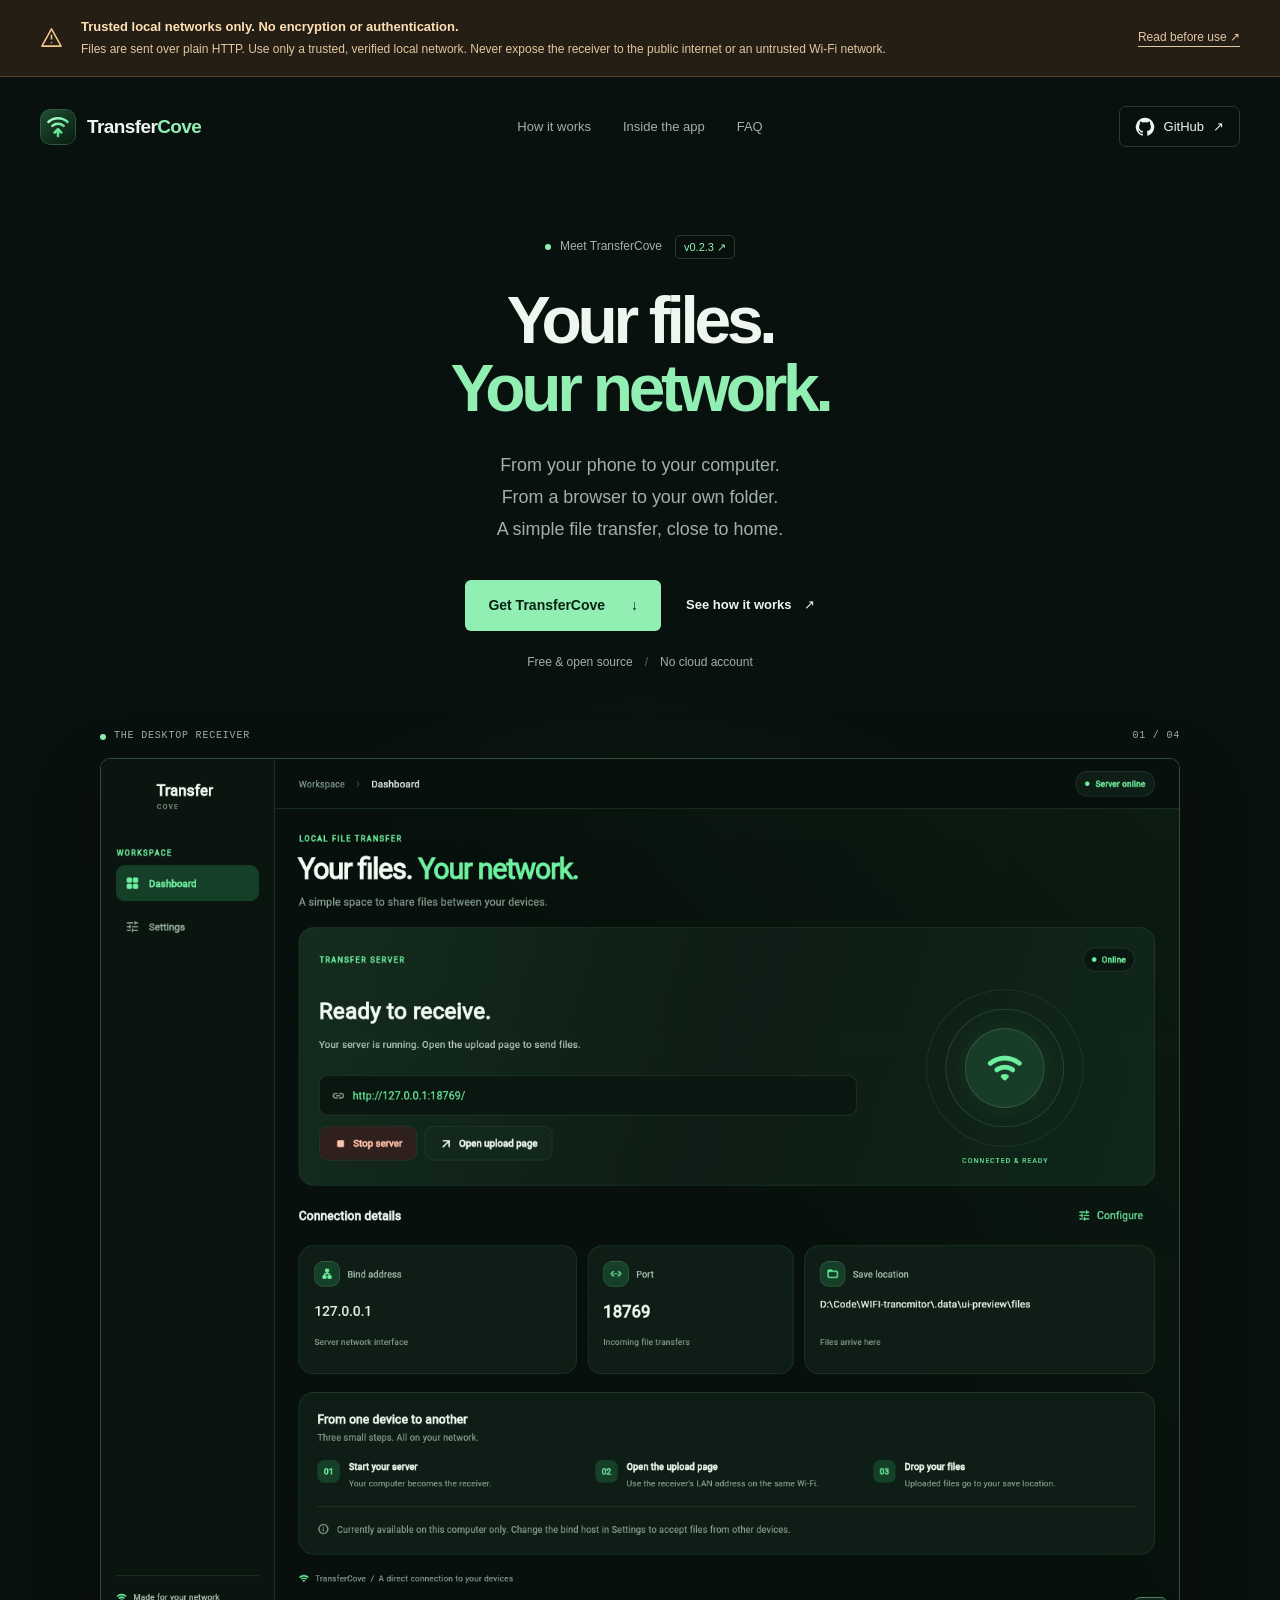
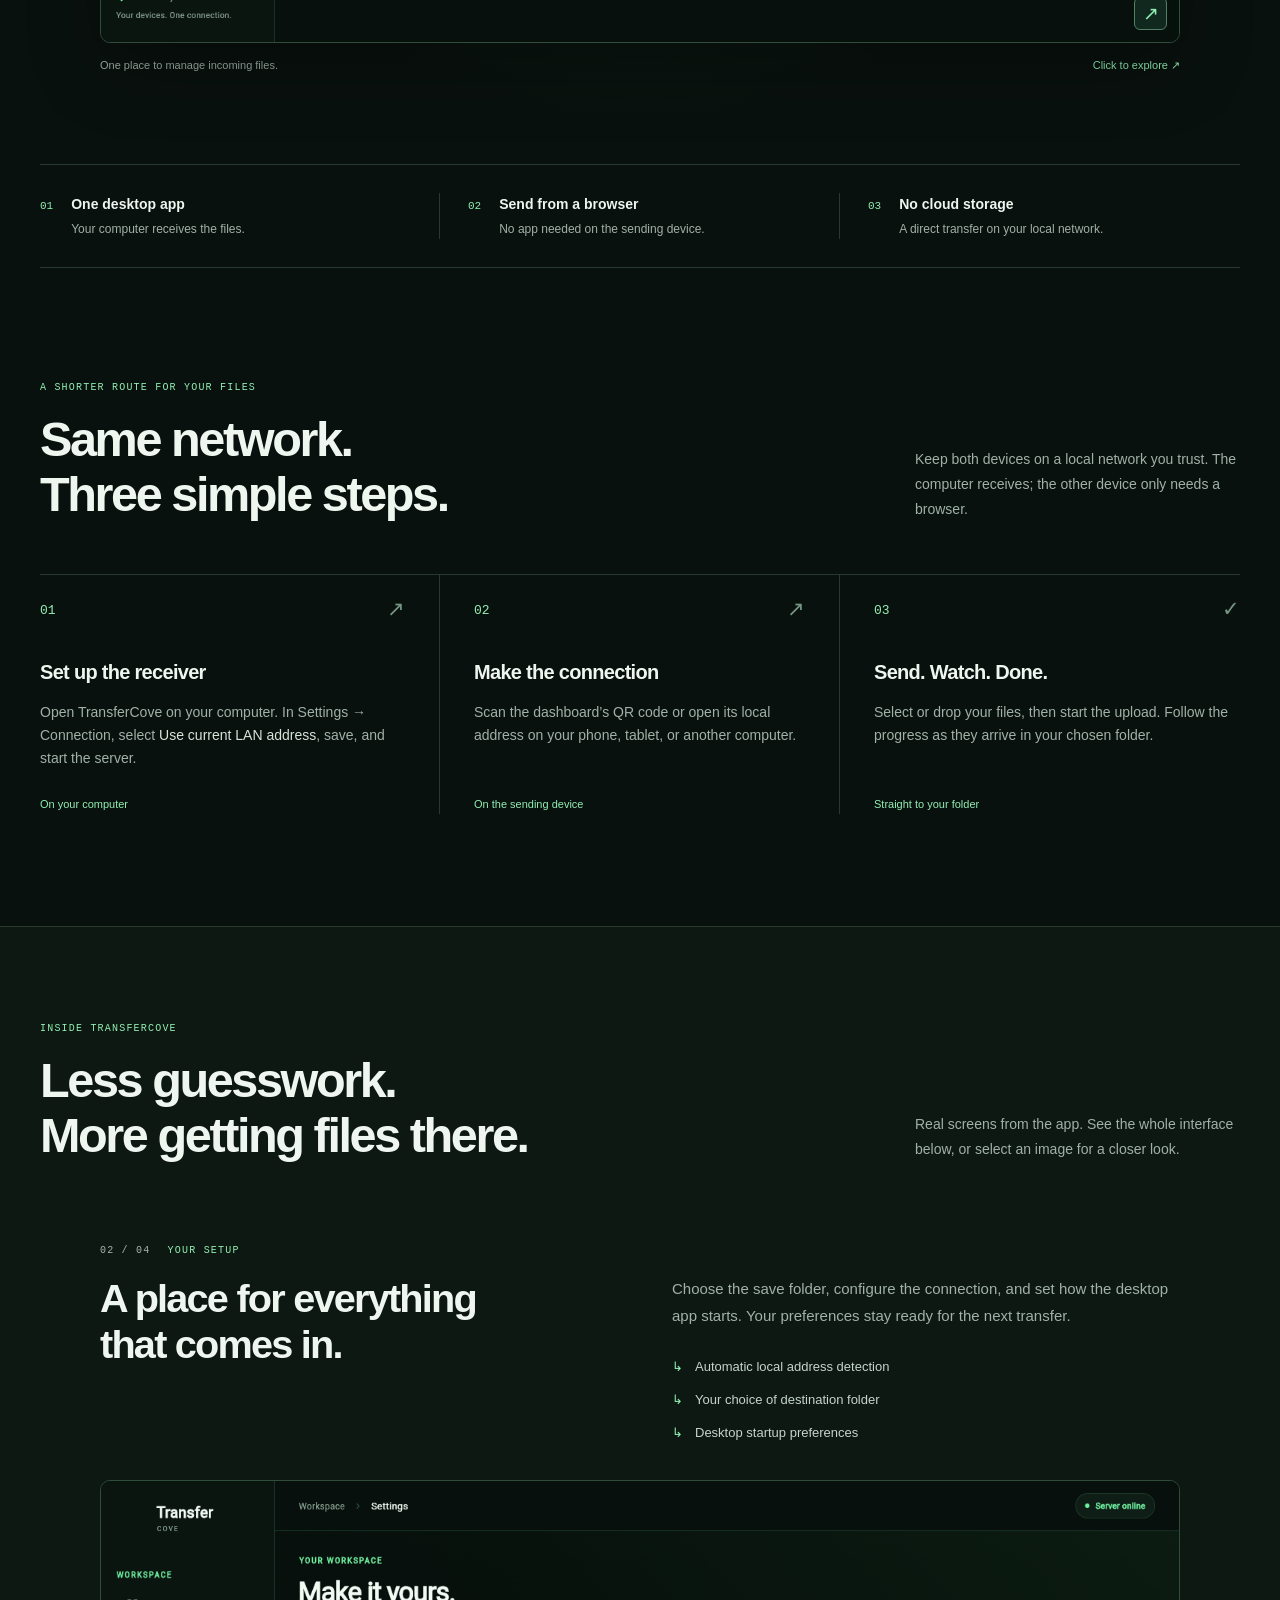
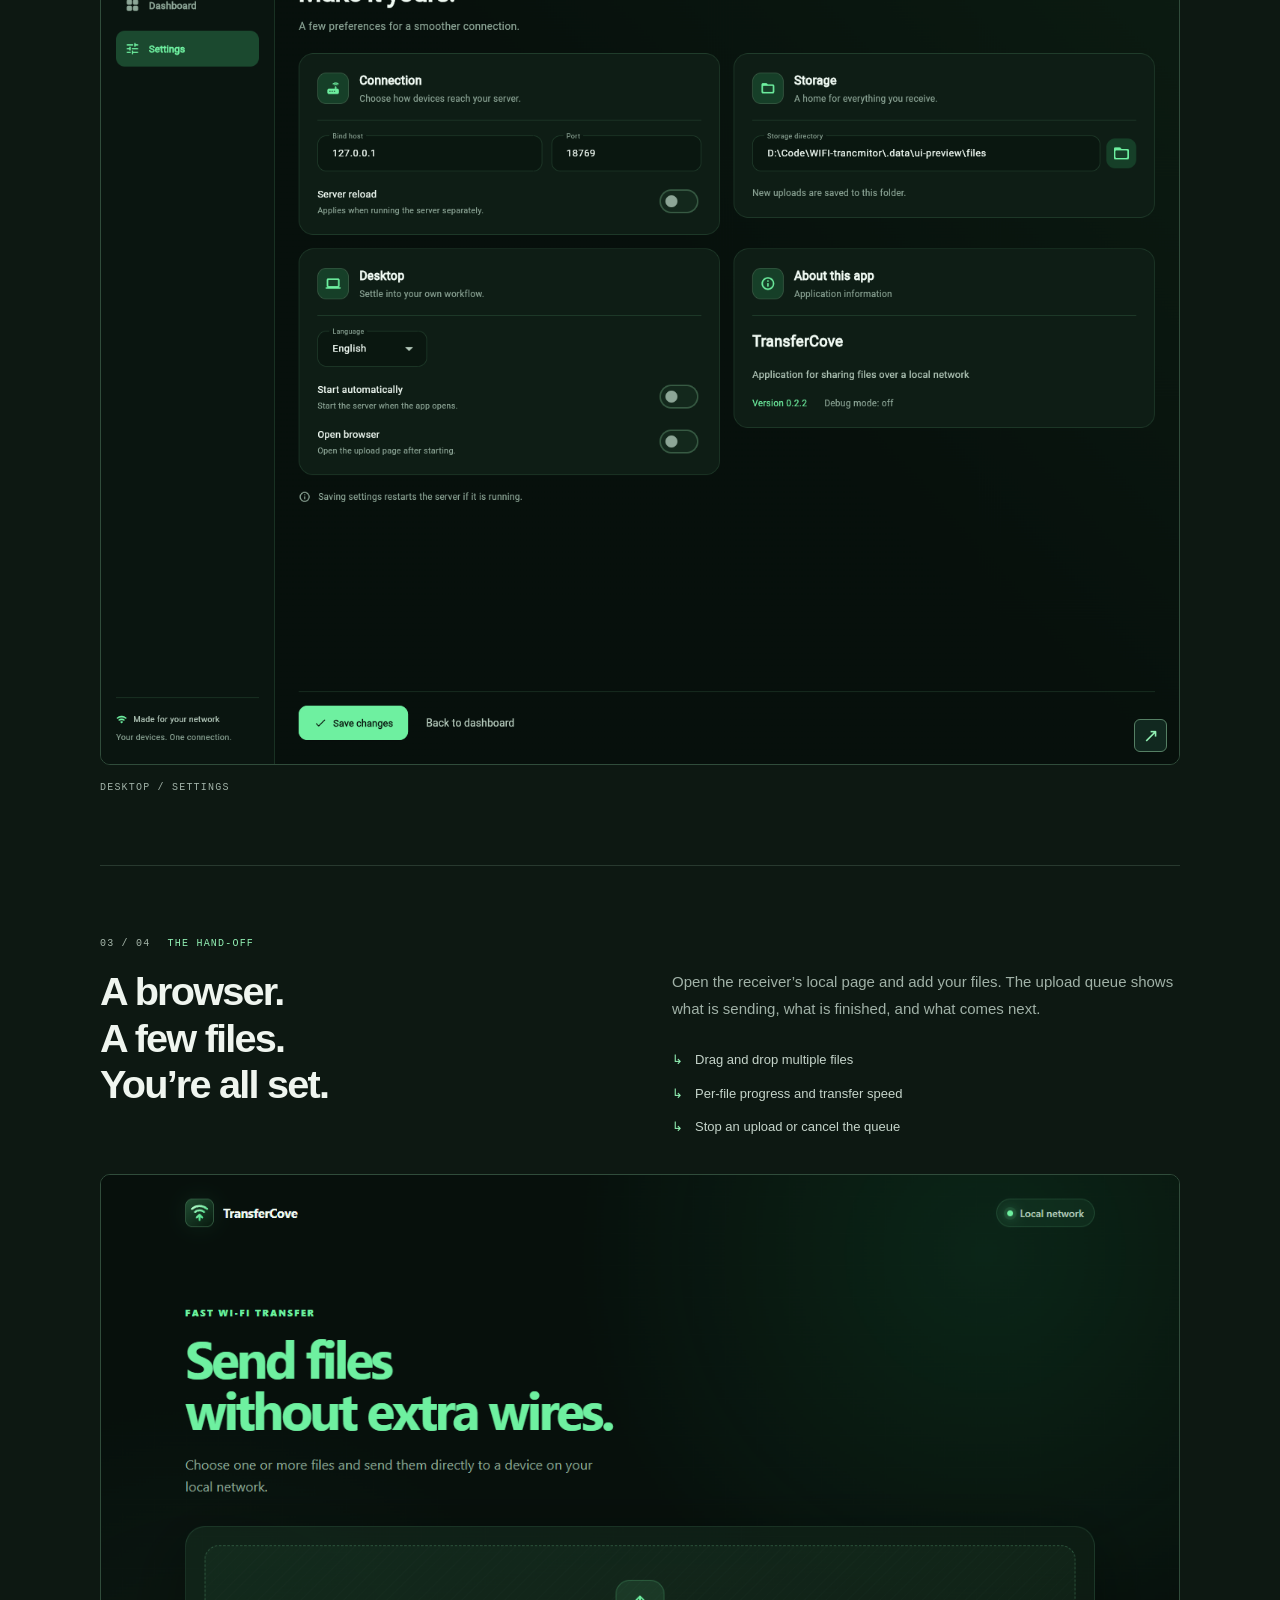
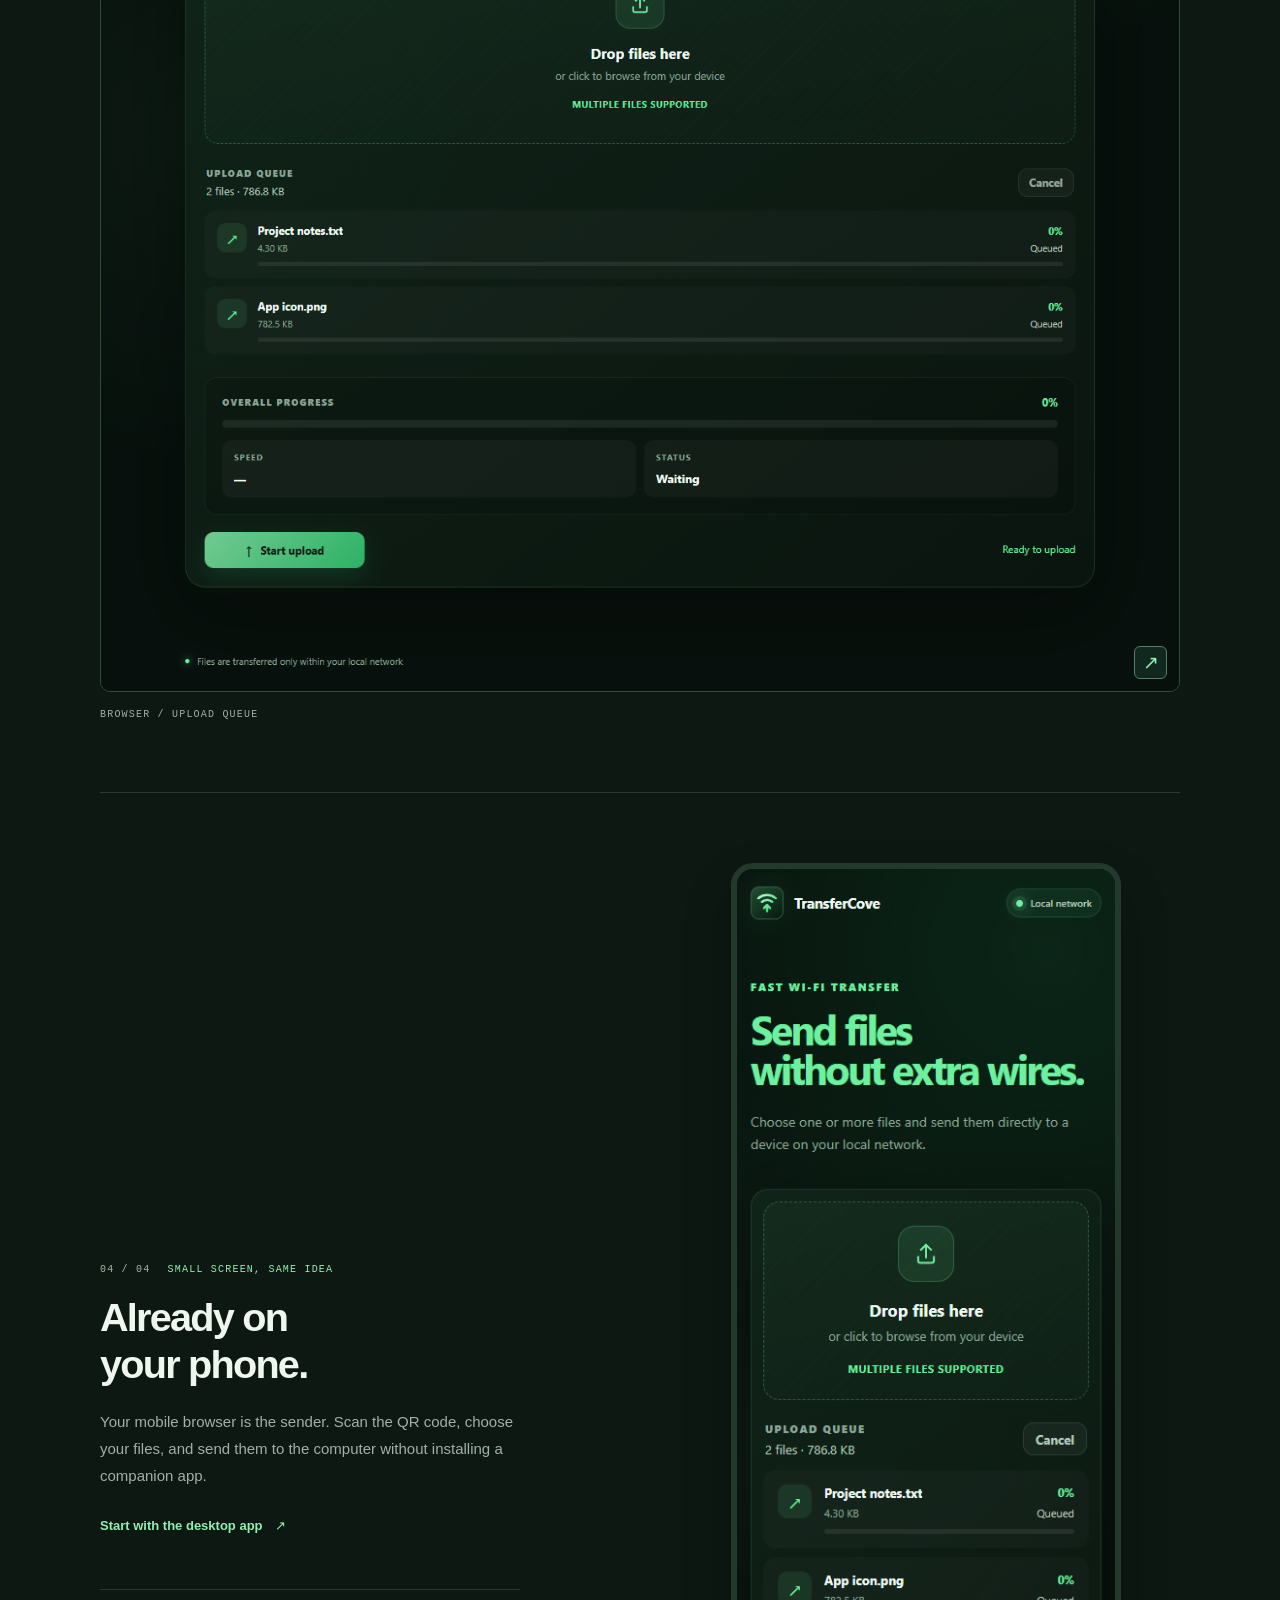
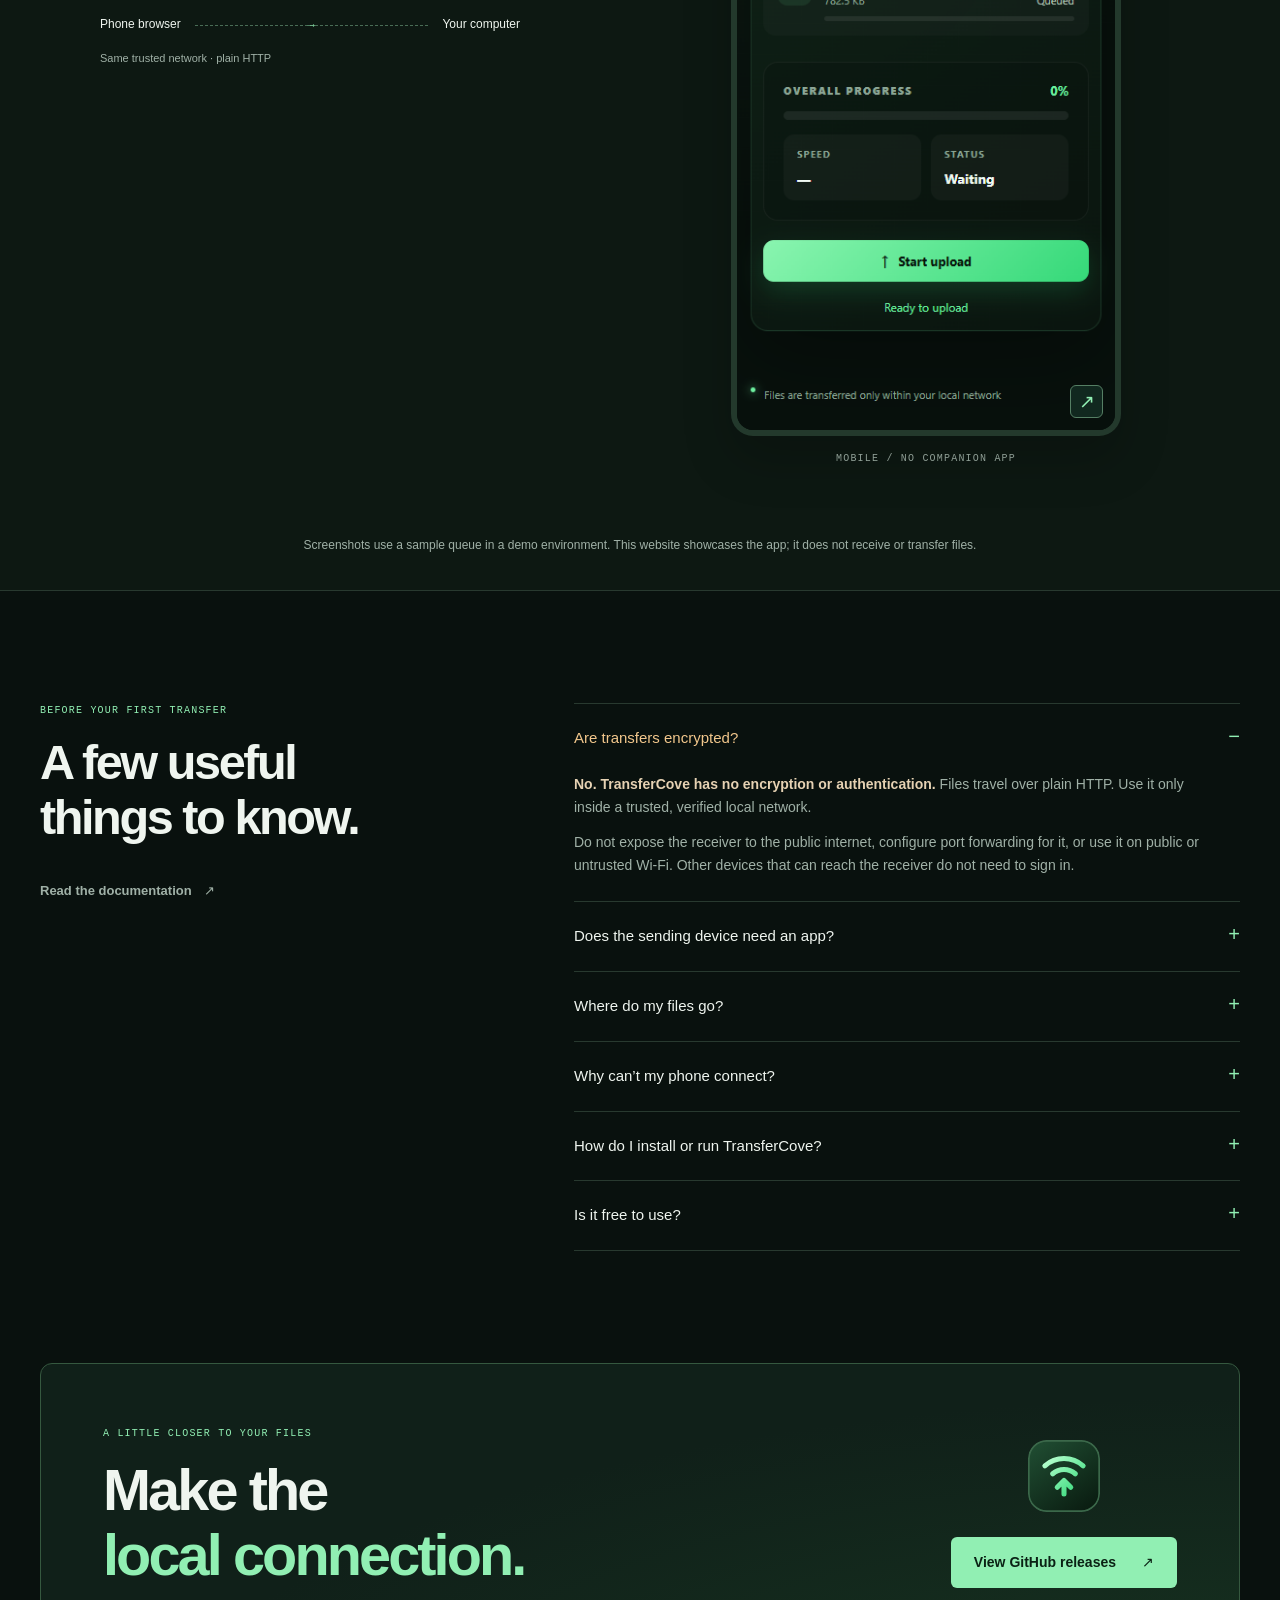
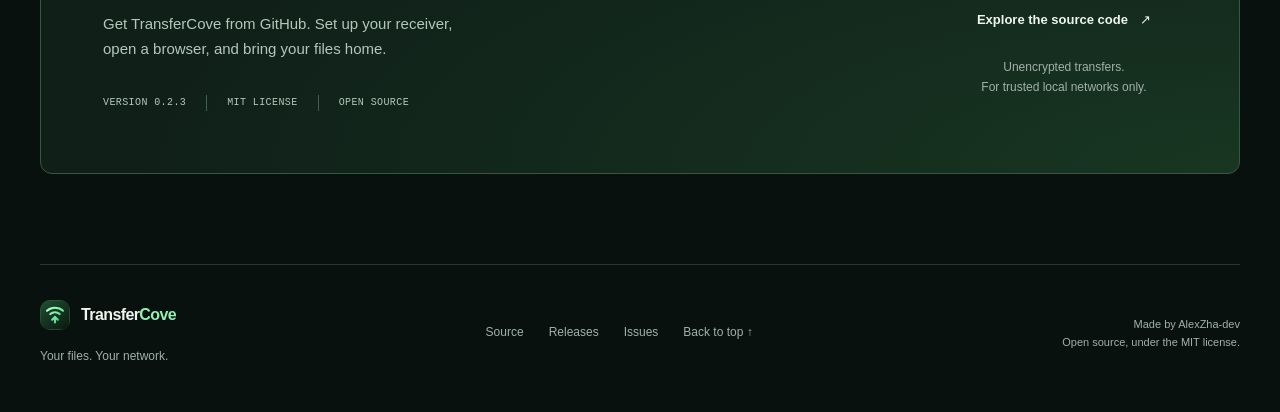
==== commit 5072736f: "fix(showcase): give screenshots more space and scrollable previews" ====
--- a/index.html
+++ b/index.html
@@ -101,7 +101,7 @@
             <figure class="product-figure"><a class="screenshot-link" href="./docs/images/settings.png" data-lightbox data-caption="Settings — configure the local connection, storage, and desktop preferences." aria-label="Enlarge the settings screenshot"><img src="./docs/images/settings.png" width="1440" height="1180" loading="lazy" decoding="async" alt="TransferCove settings with connection, storage, and desktop preferences"><span class="image-enlarge" aria-hidden="true">↗</span></a><figcaption>DESKTOP / SETTINGS</figcaption></figure>
           </article>
 
-          <article class="product-story story-reversed">
+          <article class="product-story">
             <div class="story-copy"><p class="eyebrow"><span class="story-number">03 / 04</span> The hand-off</p><h3>A browser.<br>A few files.<br>You’re all set.</h3><p>Open the receiver’s local page and add your files. The upload queue shows what is sending, what is finished, and what comes next.</p><ul class="feature-list"><li>Drag and drop multiple files</li><li>Per-file progress and transfer speed</li><li>Stop an upload or cancel the queue</li></ul></div>
             <figure class="product-figure"><a class="screenshot-link" href="./docs/images/upload.png" data-lightbox data-caption="Browser upload — add files and follow the transfer queue." aria-label="Enlarge the browser upload screenshot"><img src="./docs/images/upload.png" width="1280" height="1326" loading="lazy" decoding="async" alt="Browser upload page showing a drop area, file queue, and transfer progress"><span class="image-enlarge" aria-hidden="true">↗</span></a><figcaption>BROWSER / UPLOAD QUEUE</figcaption></figure>
           </article>
@@ -142,7 +142,7 @@
 
     <dialog class="image-dialog" aria-labelledby="image-caption">
       <div class="dialog-toolbar"><span class="dialog-counter" aria-live="polite"></span><a class="dialog-original" href="./docs/images/dashboard.png" target="_blank" rel="noopener noreferrer">Full-size image ↗</a><button class="dialog-close" type="button" aria-label="Close screenshot viewer" autofocus>Close <span aria-hidden="true">×</span></button></div>
-      <div class="dialog-image-wrap"><img class="dialog-image" alt=""></div>
+      <div class="dialog-image-wrap" tabindex="0" role="region" aria-label="Enlarged screenshot. Scroll to see the full image."><img class="dialog-image" alt=""></div>
       <div class="dialog-bottom"><button class="dialog-previous" type="button" aria-label="Previous screenshot">←</button><p id="image-caption" aria-live="polite"></p><button class="dialog-next" type="button" aria-label="Next screenshot">→</button></div>
     </dialog>
   </body>
--- a/styles.css
+++ b/styles.css
@@ -51,27 +51,28 @@
 .github-link { display: inline-flex; justify-self: end; align-items: center; gap: 9px; padding: 9px 15px; border: 1px solid var(--border); border-radius: 7px; }
 .github-link:hover { background: var(--surface); border-color: #5c8069; }
 
-.hero { display: grid; grid-template-columns: .85fr 1.15fr; align-items: center; gap: 56px; padding-block: 65px 90px; }
+.hero { display: grid; grid-template-columns: minmax(0, 1fr); justify-items: center; gap: 56px; padding-block: 55px 90px; }
+.hero-copy { width: 100%; max-width: 760px; text-align: center; }
 .release-label { display: inline-flex; align-items: center; gap: 9px; color: var(--muted); font-size: 12px; text-decoration: none; }
 .status-dot { display: inline-block; flex: none; width: 6px; height: 6px; border-radius: 50%; background: var(--accent); }
 .version { margin-left: 4px; padding: 2px 8px; border: 1px solid var(--border); border-radius: 5px; color: var(--accent); font-size: 11px; }
 h1 { margin-block: 27px 26px; font-size: clamp(48px, 5.15vw, 72px); line-height: 1.04; font-weight: 600; letter-spacing: -.065em; }
 .hero-description { color: var(--muted); font-size: clamp(16px, 1.4vw, 18px); line-height: 1.8; }
-.hero-actions { display: flex; align-items: center; gap: 25px; margin-top: 34px; flex-wrap: wrap; }
+.hero-actions { display: flex; align-items: center; justify-content: center; gap: 25px; margin-top: 34px; flex-wrap: wrap; }
 .button { display: inline-flex; justify-content: center; align-items: center; gap: 26px; min-height: 51px; padding: 12px 22px; border: 1px solid transparent; border-radius: 6px; font-size: 14px; font-weight: 650; text-decoration: none; transition: background .18s, transform .18s; }
 .button-primary { background: var(--accent); color: #0a2114; }
 .button-primary:hover { background: #b4f8cc; transform: translateY(-2px); }
 .text-link { display: inline-flex; align-items: center; gap: 12px; width: fit-content; padding-block: 9px; font-size: 13px; font-weight: 550; text-decoration: none; }
 .text-link:hover { color: var(--accent); }
-.hero-footnote { display: flex; flex-wrap: wrap; gap: 12px; margin-top: 22px; color: var(--muted); font-size: 12px; }
+.hero-footnote { display: flex; flex-wrap: wrap; justify-content: center; gap: 12px; margin-top: 22px; color: var(--muted); font-size: 12px; }
 .hero-footnote > span { color: #526c5b; }
-.hero-product { min-width: 0; position: relative; isolation: isolate; }
+.hero-product { width: min(100%, 1080px); min-width: 0; position: relative; isolation: isolate; }
 .hero-product::before { position: absolute; z-index: -1; inset: -65px -14px; background: radial-gradient(ellipse at center, #193c27 0%, transparent 68%); content: ""; opacity: .75; }
 .product-topline { display: flex; justify-content: space-between; gap: 12px; margin-bottom: 13px; color: var(--muted); font-family: ui-monospace, "Cascadia Code", Consolas, monospace; font-size: 10px; letter-spacing: .08em; }
 .product-topline > span:first-child { display: inline-flex; align-items: center; gap: 8px; }
 .screenshot-link { display: block; position: relative; overflow: hidden; border: 1px solid #304c3b; border-radius: 10px; background: #08140d; transition: border-color .2s, box-shadow .2s; }
 .screenshot-link:hover { border-color: #719c80; box-shadow: 0 20px 55px #0003; }
-.screenshot-link img { width: 100%; }
+.screenshot-link img { width: 100%; height: auto; max-height: none; object-fit: contain; }
 .hero-screenshot { box-shadow: 0 25px 70px #0005; }
 .image-enlarge { position: absolute; right: 12px; bottom: 12px; display: grid; place-items: center; width: 33px; height: 33px; background: #11281f; color: var(--accent); border: 1px solid #557f64; border-radius: 6px; font-size: 19px; }
 .hero-product figcaption { display: flex; justify-content: space-between; gap: 15px; margin-top: 13px; color: var(--muted); font-size: 11px; }
@@ -103,24 +104,25 @@
 
 .preview-section { padding-block: 94px 34px; background: #0d1812; border-block: 1px solid var(--border); }
 .preview-section .section-heading { margin-bottom: 10px; }
-.product-story { display: grid; grid-template-columns: .78fr 1.22fr; align-items: center; gap: 90px; padding-block: 70px; }
+.product-story { display: grid; grid-template-columns: minmax(0, 1fr); gap: 36px; width: min(100%, 1080px); margin-inline: auto; padding-block: 70px; }
 .product-story + .product-story { border-top: 1px solid var(--border); }
-.story-copy { max-width: 355px; }
+.story-copy { display: grid; grid-template-columns: minmax(0, 1fr) minmax(0, 1fr); column-gap: 64px; align-items: start; }
+.story-copy > .eyebrow { grid-column: 1 / -1; }
+.story-copy > h3 { grid-column: 1; grid-row: 2 / 4; }
+.story-copy > p:not(.eyebrow), .story-copy > .feature-list { grid-column: 2; }
 .story-number { display: inline-block; margin-right: 10px; color: #a5b6aa; }
 .story-copy h3 { font-size: clamp(30px, 3.1vw, 42px); line-height: 1.17; font-weight: 550; letter-spacing: -.045em; }
-.story-copy > p:not(.eyebrow) { margin-top: 21px; color: var(--muted); font-size: 15px; line-height: 1.8; }
+.story-copy > p:not(.eyebrow) { color: var(--muted); font-size: 15px; line-height: 1.8; }
 .feature-list { display: grid; gap: 12px; margin: 27px 0 0; padding: 0; list-style: none; }
 .feature-list li { display: flex; align-items: baseline; gap: 12px; font-size: 13px; color: #c5d4ca; }
 .feature-list li::before { content: "↳"; color: var(--accent); }
-.product-figure { min-width: 0; }
+.product-figure { width: 100%; min-width: 0; }
 .product-figure figcaption { margin-top: 15px; color: var(--muted); font: 10px/1.5 ui-monospace, Consolas, monospace; letter-spacing: .12em; }
-.story-reversed { grid-template-columns: 1.22fr .78fr; }
-.story-reversed .story-copy { grid-column: 2; grid-row: 1; justify-self: end; }
-.story-reversed .product-figure { grid-column: 1; grid-row: 1; }
-.story-mobile { grid-template-columns: 1fr 1fr; }
-.story-mobile .story-copy { max-width: 420px; }
+.story-mobile { grid-template-columns: minmax(0, 1fr) minmax(0, 1fr); align-items: center; gap: 64px; }
+.story-mobile .story-copy { display: block; max-width: 420px; }
+.story-mobile .story-copy > p:not(.eyebrow) { margin-top: 21px; }
 .story-mobile .text-link { margin-top: 17px; color: var(--accent); }
-.mobile-figure { width: min(100%, 260px); justify-self: center; }
+.mobile-figure { width: min(100%, 390px); justify-self: center; }
 .mobile-figure .screenshot-link { border-radius: 22px; border: 6px solid #23392c; box-shadow: 0 24px 50px #0003; }
 .mobile-figure figcaption { text-align: center; }
 .connection-route { display: flex; align-items: center; flex-wrap: wrap; gap: 14px; margin-top: 44px; padding-top: 25px; border-top: 1px solid var(--border); font-size: 12px; }
@@ -163,17 +165,19 @@
 .site-footer .footer-credit { margin: 0; text-align: right; font-size: 11px; }
 .footer-credit a { text-decoration: none; }
 
-.image-dialog { width: min(1440px, calc(100% - 40px)); max-width: none; max-height: calc(100dvh - 40px); padding: 0; background: #0c1811; color: var(--text); border: 1px solid #4e6b57; border-radius: 12px; box-shadow: 0 30px 100px #0008; }
+.image-dialog { width: min(1440px, calc(100% - 40px)); max-width: none; height: calc(100dvh - 40px); max-height: calc(100dvh - 40px); padding: 0; overflow: hidden; background: #0c1811; color: var(--text); border: 1px solid #4e6b57; border-radius: 12px; box-shadow: 0 30px 100px #0008; }
+.image-dialog[open] { display: flex; flex-direction: column; }
 .image-dialog::backdrop { background: #020805e8; }
-.dialog-toolbar { display: flex; align-items: center; gap: 25px; padding: 14px 20px; border-bottom: 1px solid var(--border); font-size: 12px; }
+.dialog-toolbar { display: flex; flex-shrink: 0; align-items: center; gap: 25px; padding: 14px 20px; border-bottom: 1px solid var(--border); font-size: 12px; }
 .dialog-counter { color: var(--muted); }
 .dialog-original { margin-left: auto; color: var(--accent); }
 .image-dialog button { min-width: 44px; min-height: 44px; padding: 8px 14px; border: 1px solid var(--border); border-radius: 5px; background: #1d3024; color: var(--text); font-size: 13px; }
 .image-dialog button:hover { border-color: var(--accent); }
 .dialog-close span { margin-left: 12px; font-size: 20px; }
-.dialog-image-wrap { display: grid; place-items: center; padding: 15px; min-height: 0; }
-.dialog-image { width: auto; max-width: 100%; max-height: calc(100dvh - 235px); object-fit: contain; }
-.dialog-bottom { display: grid; grid-template-columns: auto 1fr auto; align-items: center; gap: 20px; padding: 15px 20px; border-top: 1px solid var(--border); }
+.dialog-image-wrap { flex: 1; min-height: 0; padding: 15px; overflow: auto; overscroll-behavior: contain; scrollbar-gutter: stable; }
+.dialog-image-wrap:focus-visible { outline-offset: -3px; }
+.dialog-image { width: auto; max-width: 100%; height: auto; max-height: none; margin-inline: auto; object-fit: contain; }
+.dialog-bottom { display: grid; flex-shrink: 0; grid-template-columns: auto 1fr auto; align-items: center; gap: 20px; padding: 15px 20px; border-top: 1px solid var(--border); }
 .dialog-bottom p { color: #c5d4ca; font-size: 12px; text-align: center; }
 
 @media (min-width: 1550px) {
@@ -184,7 +188,7 @@
   .container { width: calc(100% - 56px); }
   .site-header { gap: 20px; }
   .site-nav { gap: 22px; }
-  .hero { gap: 30px; }
+  .hero { gap: 44px; }
   .hero-actions { gap: 15px; }
   .product-story { gap: 45px; }
   .faq-section { gap: 45px; }
@@ -202,7 +206,6 @@
   .hero-copy { max-width: 560px; }
   h1 { font-size: clamp(52px, 10vw, 76px); }
   .hero-description { font-size: 18px; }
-  .hero-product { width: 100%; max-width: 660px; justify-self: center; }
   .principles > div { gap: 10px; padding-inline: 16px; }
   .principles strong { font-size: 13px; }
   .principles p > span { font-size: 11px; }
@@ -213,10 +216,9 @@
   .steps h3 { font-size: 18px; }
   .steps p { font-size: 13px; }
   .preview-section { padding-top: 65px; }
-  .product-story, .story-reversed { grid-template-columns: 1fr; gap: 30px; padding-block: 48px; }
-  .story-copy { max-width: 510px; }
-  .story-reversed .story-copy, .story-reversed .product-figure { grid-column: auto; grid-row: auto; justify-self: auto; }
-  .story-mobile { grid-template-columns: 1fr 1fr; gap: 35px; }
+  .product-story { gap: 30px; padding-block: 48px; }
+  .story-copy { column-gap: 32px; }
+  .story-mobile { grid-template-columns: minmax(0, 1fr); gap: 35px; }
   .story-mobile .story-copy h3 { font-size: 32px; }
   .story-mobile .story-copy > p:not(.eyebrow) { font-size: 14px; }
   .faq-section { grid-template-columns: 1fr; gap: 35px; }
@@ -242,6 +244,8 @@
   .site-nav { gap: 26px; }
   .site-nav a { font-size: 12px; }
   .hero { padding-top: 35px; }
+  .hero-copy { text-align: left; }
+  .hero-actions, .hero-footnote { justify-content: flex-start; }
   h1 { font-size: clamp(44px, 11.8vw, 64px); margin-top: 25px; }
   .hero-description { font-size: 16px; }
   .hero-actions { gap: 13px 22px; margin-top: 26px; }
@@ -266,6 +270,8 @@
   .steps p { margin-bottom: 18px; font-size: 14px; }
   .section { padding-block: 65px; }
   .story-copy h3 { font-size: 33px; }
+  .story-copy { display: block; }
+  .story-copy > p:not(.eyebrow) { margin-top: 21px; }
   .story-mobile { grid-template-columns: 1fr; }
   .story-mobile .story-copy { max-width: none; }
   .connection-route { margin-top: 28px; }
@@ -283,7 +289,7 @@
   .download-actions .button { gap: 12px; padding-inline: 12px; }
   .site-footer { gap: 25px; }
   .site-footer nav { flex-basis: 100%; gap: 23px; }
-  .image-dialog { width: calc(100% - 16px); max-height: calc(100dvh - 16px); border-radius: 8px; }
+  .image-dialog { width: calc(100% - 16px); height: calc(100dvh - 16px); max-height: calc(100dvh - 16px); border-radius: 8px; }
   .dialog-toolbar { padding: 8px; gap: 10px; font-size: 10px; }
   .dialog-close { padding-inline: 9px !important; }
   .dialog-close span { margin-left: 5px; }
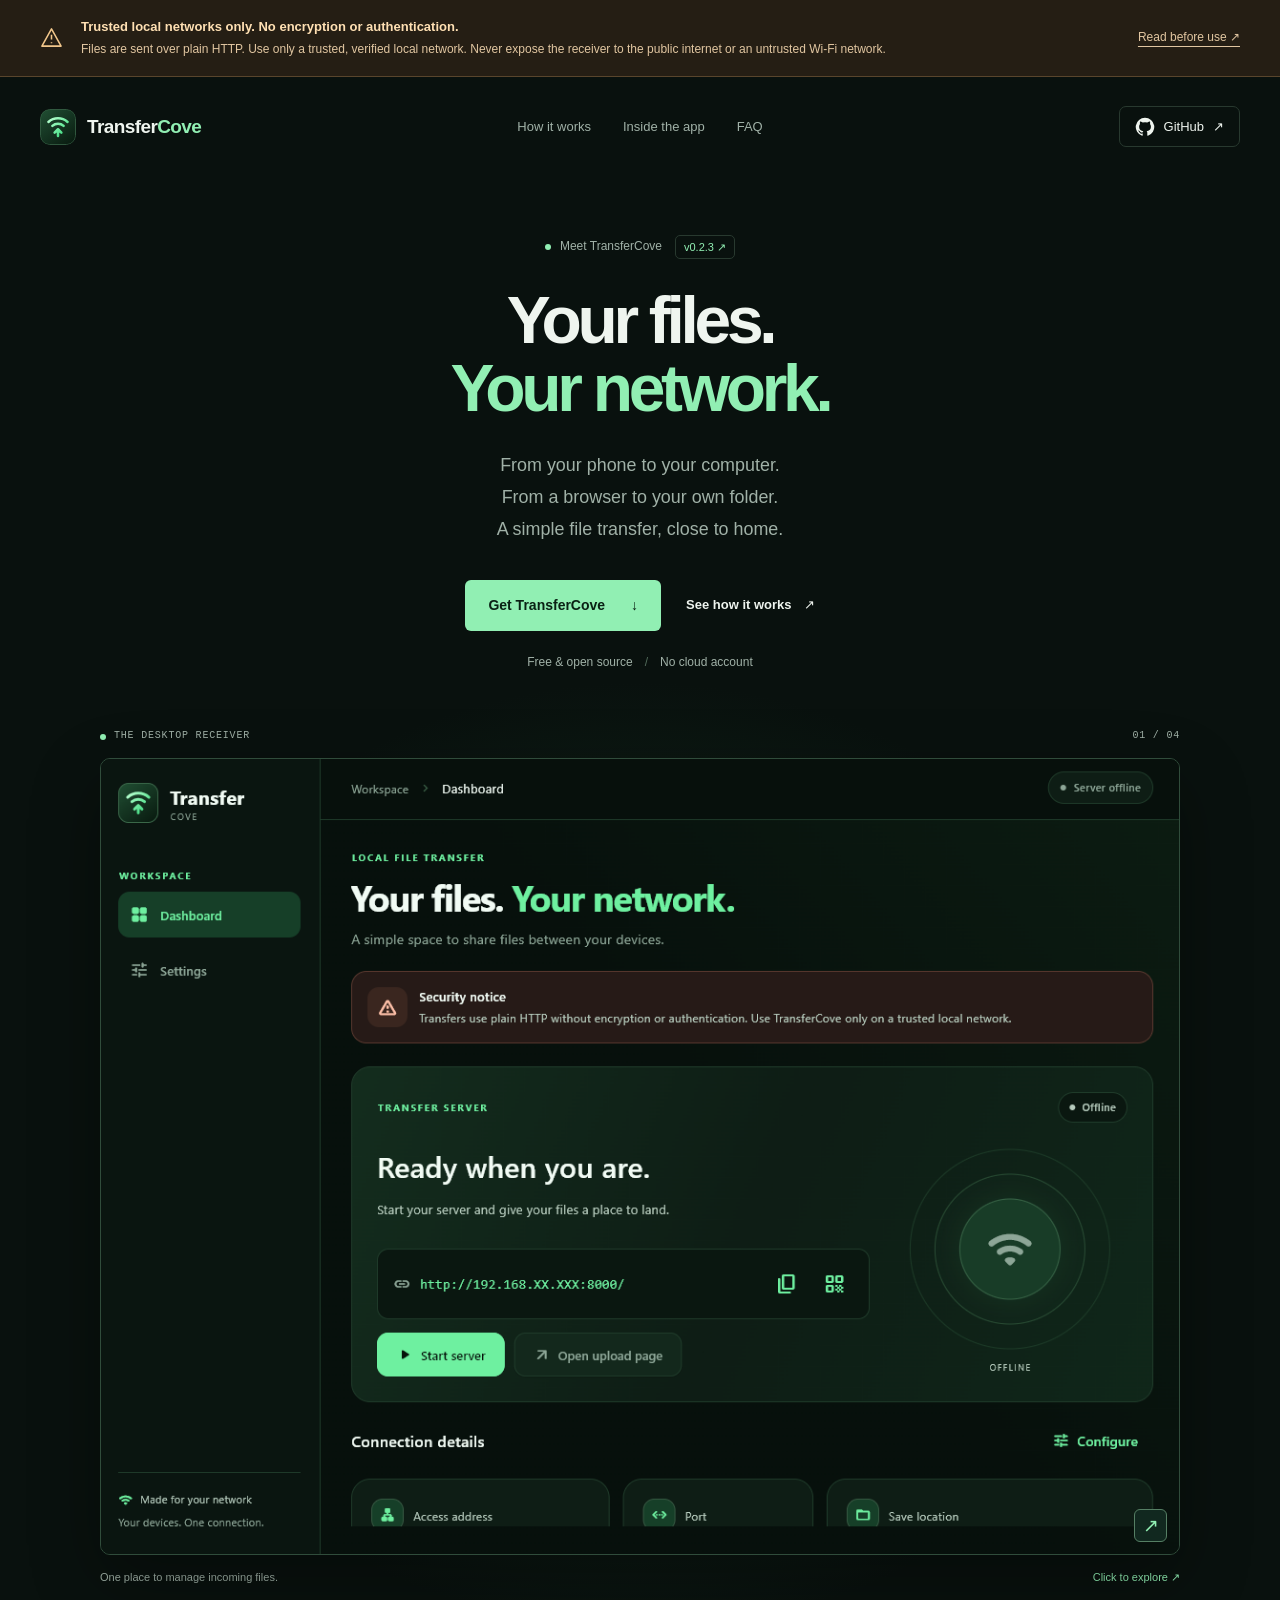
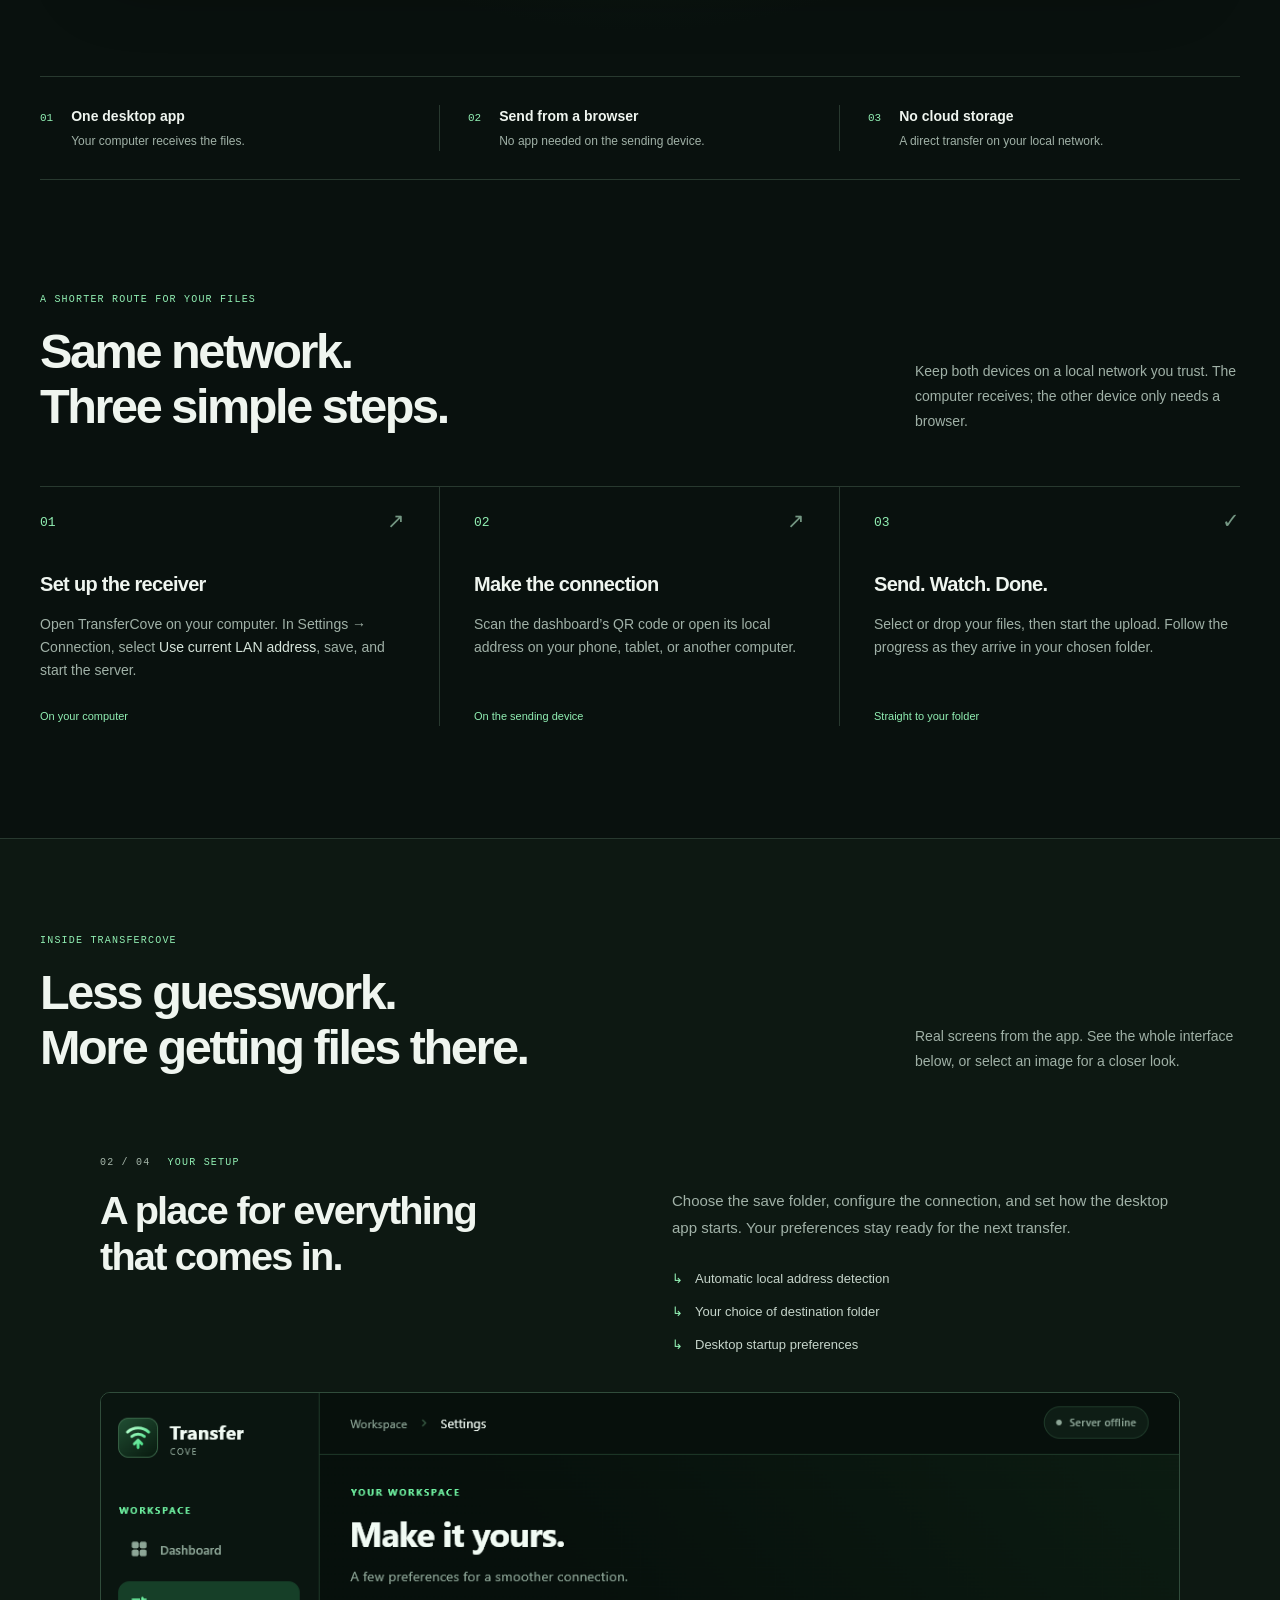
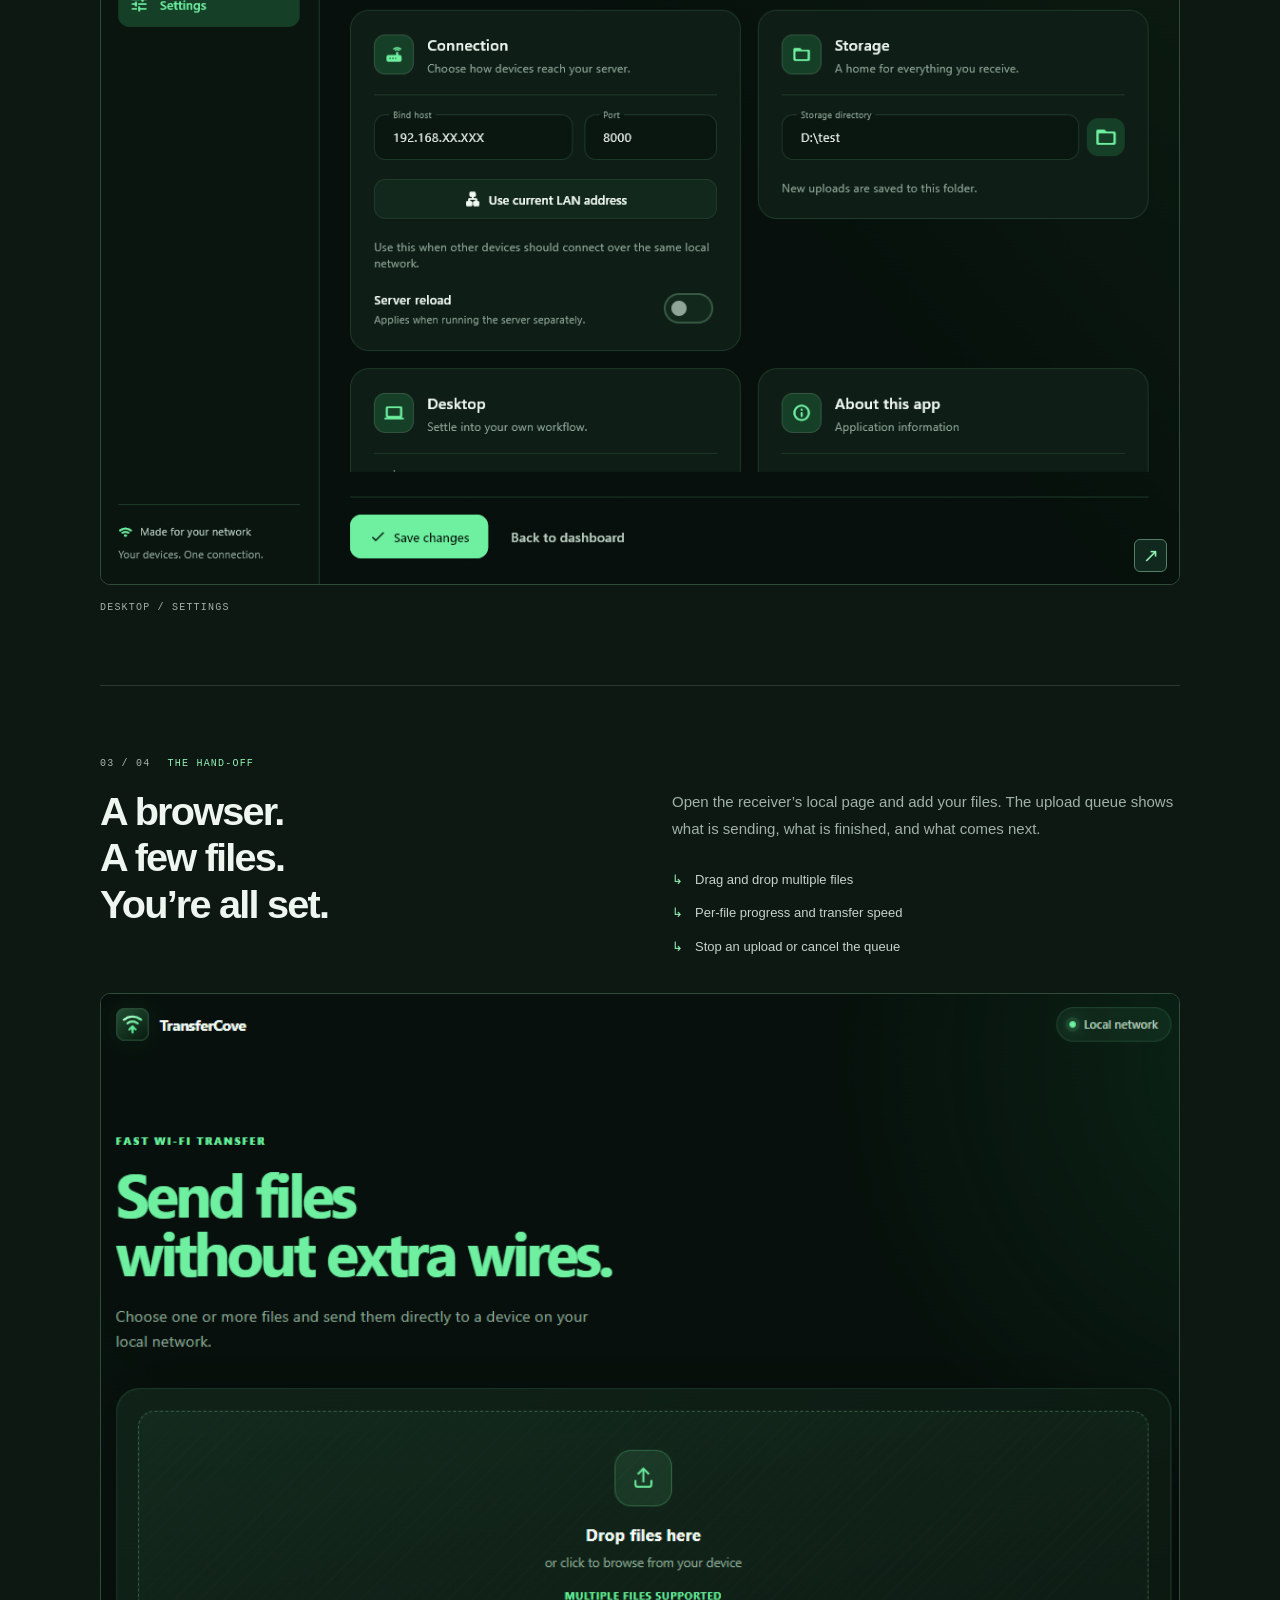
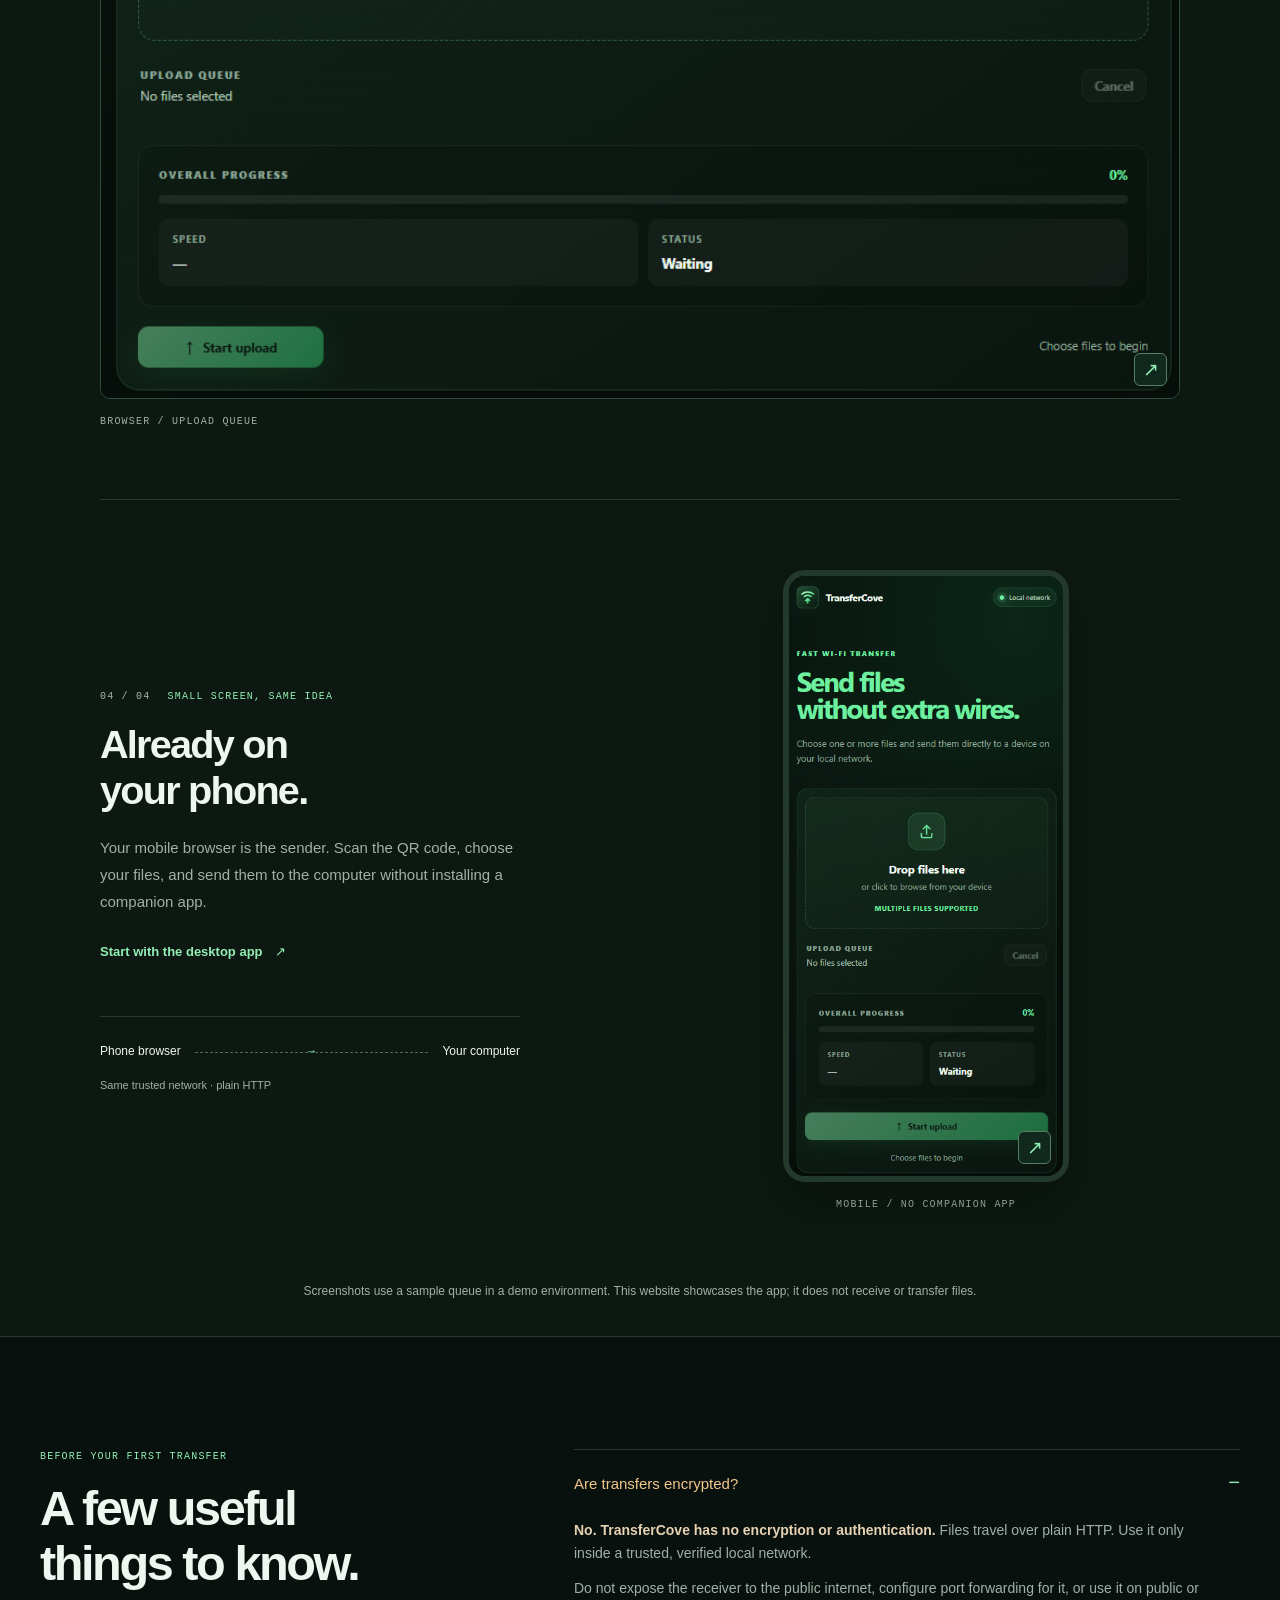
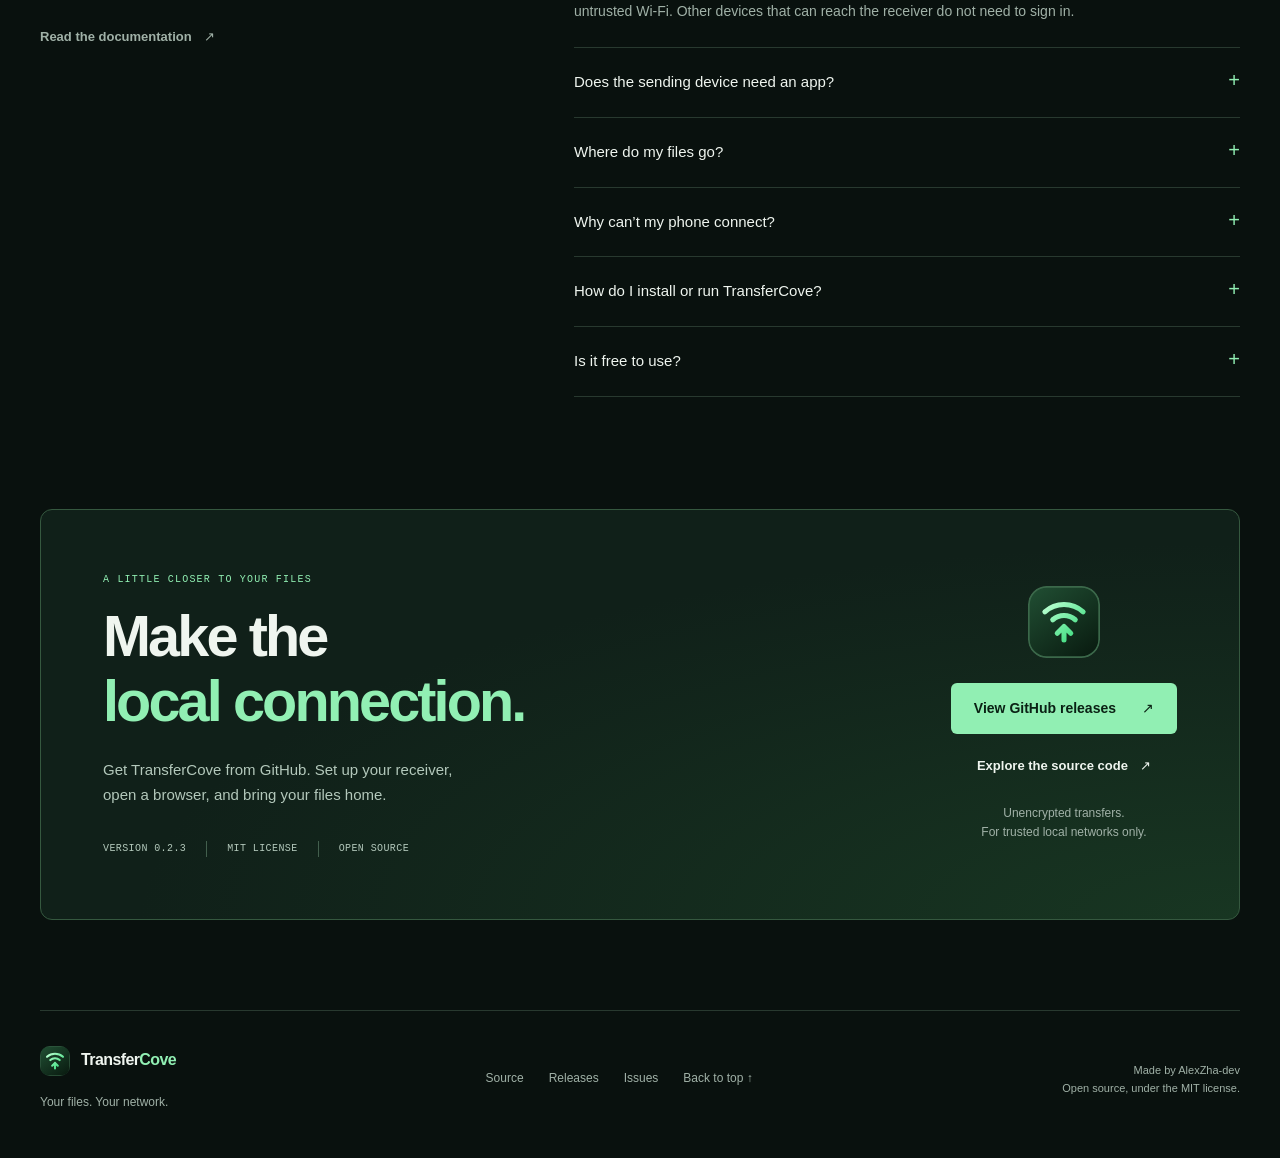
==== commit e9108d8a: "fix(showcase): refresh screenshots and scale mobile preview" ====
--- a/index.html
+++ b/index.html
@@ -64,7 +64,7 @@
         <figure class="hero-product">
           <div class="product-topline"><span><span class="status-dot" aria-hidden="true"></span> THE DESKTOP RECEIVER</span><span>01 / 04</span></div>
           <a class="screenshot-link hero-screenshot" href="./docs/images/dashboard.png" data-lightbox data-caption="Desktop dashboard — start the receiver and see your connection details." aria-label="Enlarge the desktop dashboard screenshot">
-            <img src="./docs/images/dashboard.png" width="1440" height="1180" alt="TransferCove dashboard with server controls, address, port, and save location" fetchpriority="high">
+            <img src="./docs/images/dashboard.png" width="1129" height="833" alt="TransferCove dashboard with server controls, address, port, and save location" fetchpriority="high">
             <span class="image-enlarge" aria-hidden="true">↗</span>
           </a>
           <figcaption><span>One place to manage incoming files.</span><span>Click to explore <span aria-hidden="true">↗</span></span></figcaption>
@@ -98,17 +98,17 @@
 
           <article class="product-story">
             <div class="story-copy"><p class="eyebrow"><span class="story-number">02 / 04</span> Your setup</p><h3>A place for everything<br>that comes in.</h3><p>Choose the save folder, configure the connection, and set how the desktop app starts. Your preferences stay ready for the next transfer.</p><ul class="feature-list"><li>Automatic local address detection</li><li>Your choice of destination folder</li><li>Desktop startup preferences</li></ul></div>
-            <figure class="product-figure"><a class="screenshot-link" href="./docs/images/settings.png" data-lightbox data-caption="Settings — configure the local connection, storage, and desktop preferences." aria-label="Enlarge the settings screenshot"><img src="./docs/images/settings.png" width="1440" height="1180" loading="lazy" decoding="async" alt="TransferCove settings with connection, storage, and desktop preferences"><span class="image-enlarge" aria-hidden="true">↗</span></a><figcaption>DESKTOP / SETTINGS</figcaption></figure>
+            <figure class="product-figure"><a class="screenshot-link" href="./docs/images/settings.png" data-lightbox data-caption="Settings — configure the local connection, storage, and desktop preferences." aria-label="Enlarge the settings screenshot"><img src="./docs/images/settings.png" width="1134" height="832" loading="lazy" decoding="async" alt="TransferCove settings with connection, storage, and desktop preferences"><span class="image-enlarge" aria-hidden="true">↗</span></a><figcaption>DESKTOP / SETTINGS</figcaption></figure>
           </article>
 
           <article class="product-story">
             <div class="story-copy"><p class="eyebrow"><span class="story-number">03 / 04</span> The hand-off</p><h3>A browser.<br>A few files.<br>You’re all set.</h3><p>Open the receiver’s local page and add your files. The upload queue shows what is sending, what is finished, and what comes next.</p><ul class="feature-list"><li>Drag and drop multiple files</li><li>Per-file progress and transfer speed</li><li>Stop an upload or cancel the queue</li></ul></div>
-            <figure class="product-figure"><a class="screenshot-link" href="./docs/images/upload.png" data-lightbox data-caption="Browser upload — add files and follow the transfer queue." aria-label="Enlarge the browser upload screenshot"><img src="./docs/images/upload.png" width="1280" height="1326" loading="lazy" decoding="async" alt="Browser upload page showing a drop area, file queue, and transfer progress"><span class="image-enlarge" aria-hidden="true">↗</span></a><figcaption>BROWSER / UPLOAD QUEUE</figcaption></figure>
+            <figure class="product-figure"><a class="screenshot-link" href="./docs/images/upload.png" data-lightbox data-caption="Browser upload — add files and follow the transfer queue." aria-label="Enlarge the browser upload screenshot"><img src="./docs/images/upload.png" width="993" height="925" loading="lazy" decoding="async" alt="Browser upload page showing a drop area, file queue, and transfer progress"><span class="image-enlarge" aria-hidden="true">↗</span></a><figcaption>BROWSER / UPLOAD QUEUE</figcaption></figure>
           </article>
 
           <article class="product-story story-mobile">
             <div class="story-copy"><p class="eyebrow"><span class="story-number">04 / 04</span> Small screen, same idea</p><h3>Already on<br>your phone.</h3><p>Your mobile browser is the sender. Scan the QR code, choose your files, and send them to the computer without installing a companion app.</p><a class="text-link" href="#download">Start with the desktop app <span aria-hidden="true">↗</span></a><div class="connection-route" aria-label="Files go from your phone browser over the local network to your computer"><span>Phone browser</span><span class="route-line" aria-hidden="true">→</span><span>Your computer</span><small>Same trusted network · plain HTTP</small></div></div>
-            <figure class="product-figure mobile-figure"><a class="screenshot-link" href="./docs/images/upload-mobile.png" data-lightbox data-caption="Mobile upload — the same browser workflow on a smaller screen." aria-label="Enlarge the mobile upload screenshot"><img src="./docs/images/upload-mobile.png" width="390" height="1198" loading="lazy" decoding="async" alt="Full mobile upload page with file selection and transfer queue"><span class="image-enlarge" aria-hidden="true">↗</span></a><figcaption>MOBILE / NO COMPANION APP</figcaption></figure>
+            <figure class="product-figure mobile-figure"><a class="screenshot-link" href="./docs/images/upload-mobile.png" data-lightbox data-caption="Mobile upload — the same browser workflow on a smaller screen." aria-label="Enlarge the mobile upload screenshot"><img src="./docs/images/upload-mobile.png" width="390" height="853" loading="lazy" decoding="async" alt="Full mobile upload page with file selection and transfer queue"><span class="image-enlarge" aria-hidden="true">↗</span></a><figcaption>MOBILE / NO COMPANION APP</figcaption></figure>
           </article>
           <p class="preview-note">Screenshots use a sample queue in a demo environment. This website showcases the app; it does not receive or transfer files.</p>
         </div>
--- a/styles.css
+++ b/styles.css
@@ -123,7 +123,8 @@
 .story-mobile .story-copy > p:not(.eyebrow) { margin-top: 21px; }
 .story-mobile .text-link { margin-top: 17px; color: var(--accent); }
 .mobile-figure { width: min(100%, 390px); justify-self: center; }
-.mobile-figure .screenshot-link { border-radius: 22px; border: 6px solid #23392c; box-shadow: 0 24px 50px #0003; }
+.mobile-figure .screenshot-link { width: fit-content; margin-inline: auto; border-radius: 22px; border: 6px solid #23392c; box-shadow: 0 24px 50px #0003; }
+.mobile-figure .screenshot-link img { display: block; width: auto; max-width: 100%; max-height: 600px; margin-inline: auto; }
 .mobile-figure figcaption { text-align: center; }
 .connection-route { display: flex; align-items: center; flex-wrap: wrap; gap: 14px; margin-top: 44px; padding-top: 25px; border-top: 1px solid var(--border); font-size: 12px; }
 .route-line { flex: 1; color: var(--accent); text-align: center; border-bottom: 1px dashed #496d56; line-height: .05; }
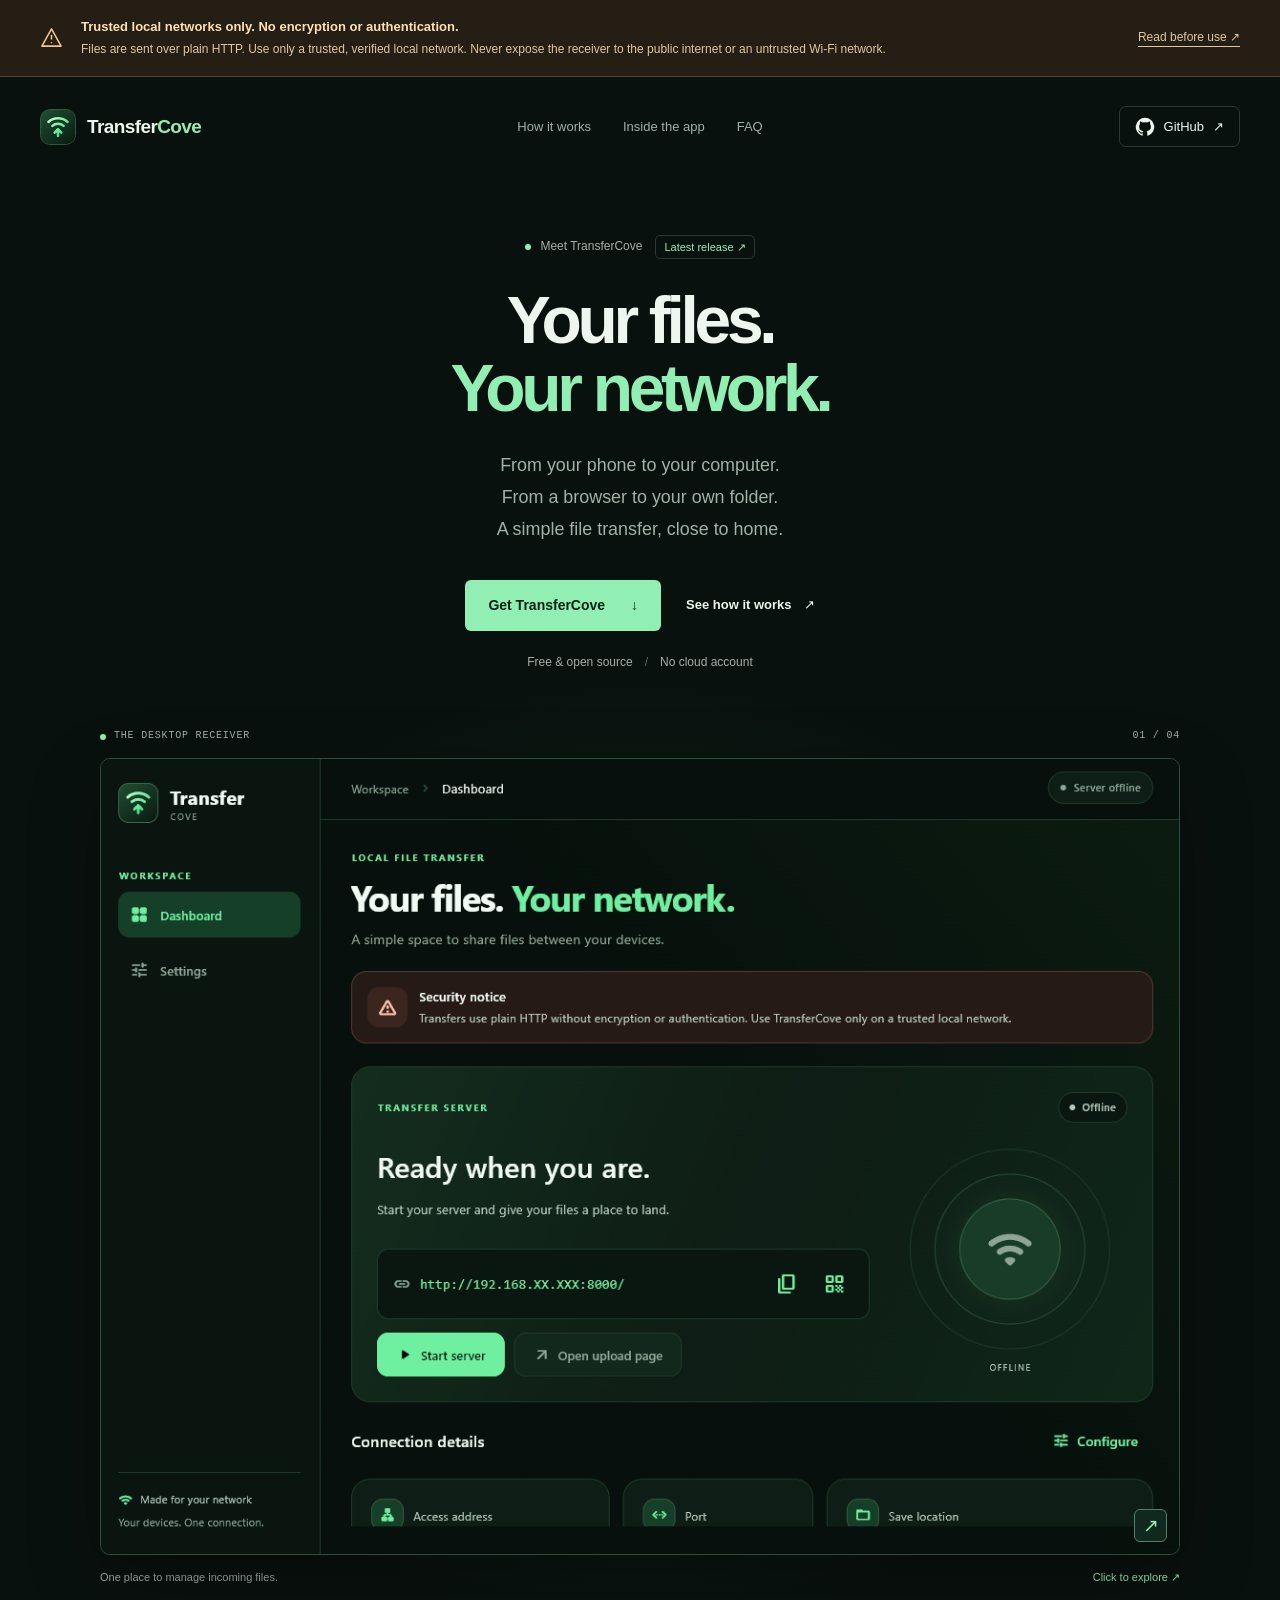
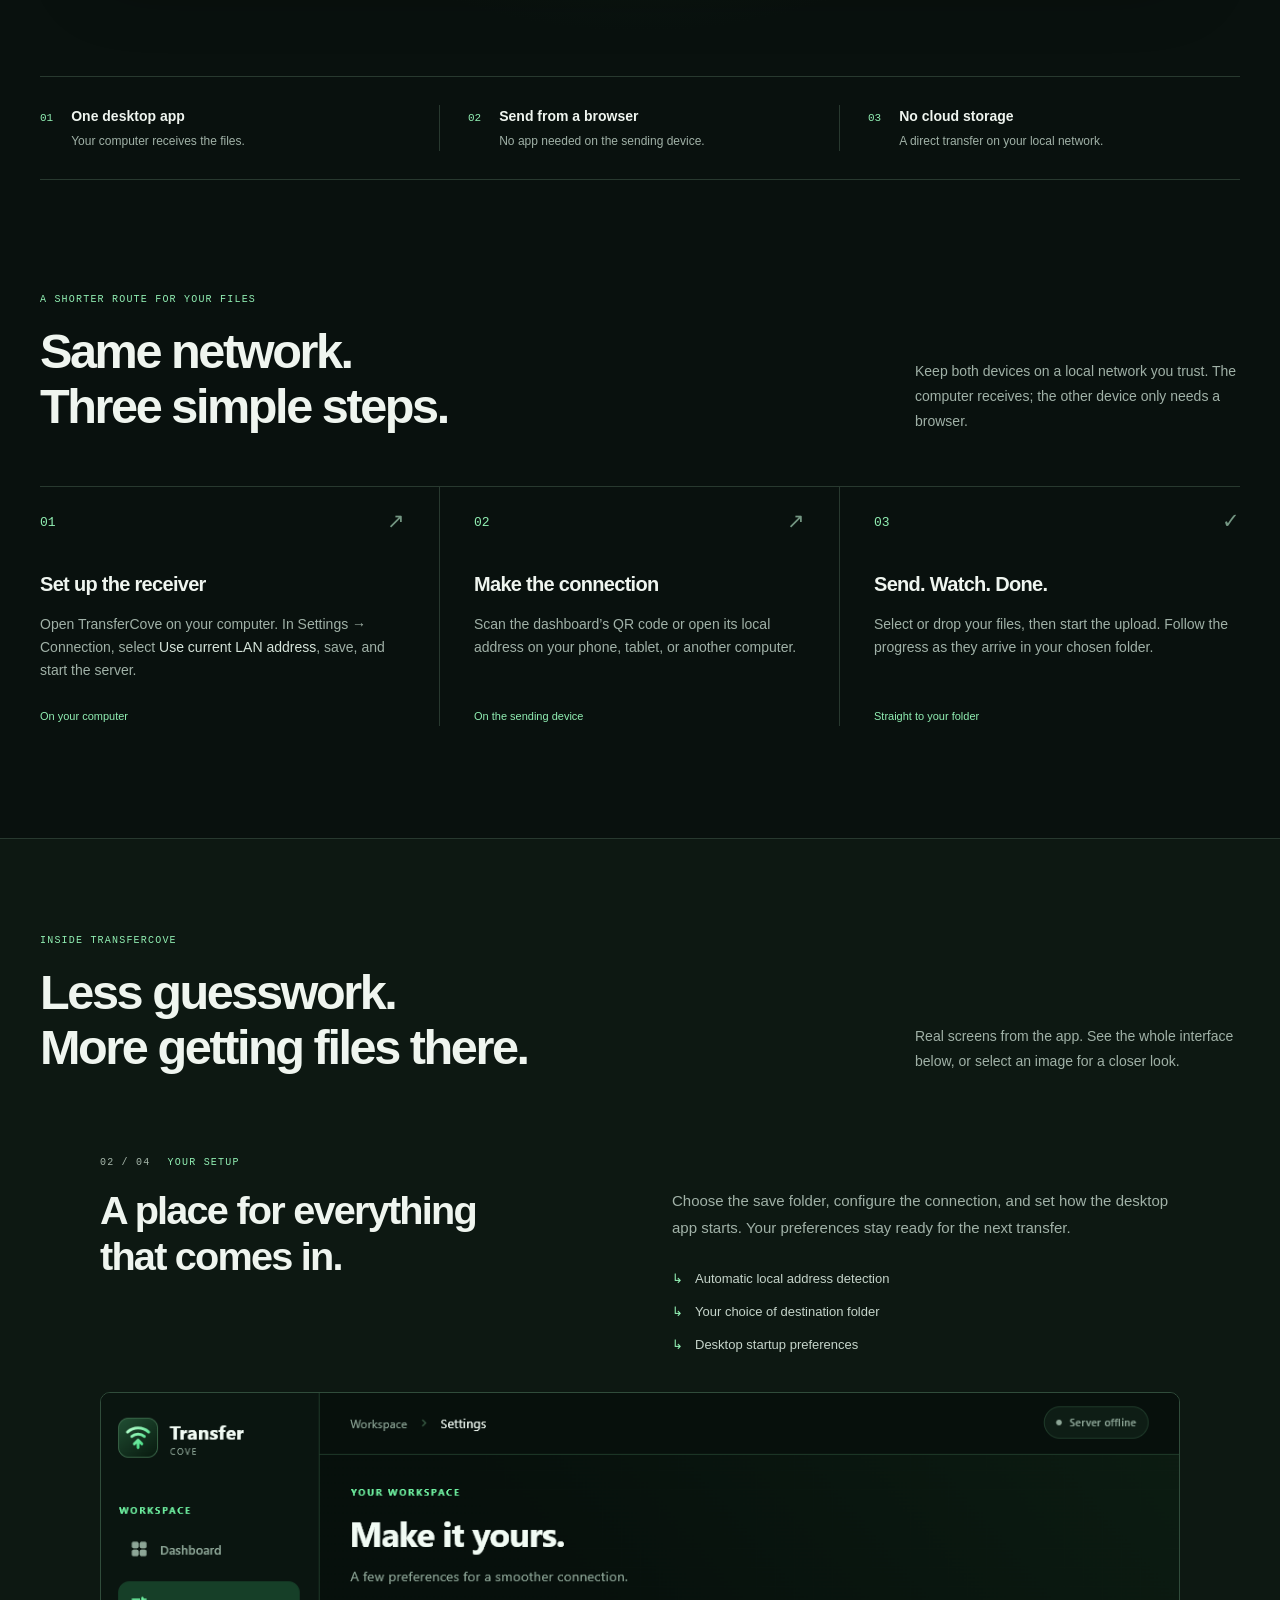
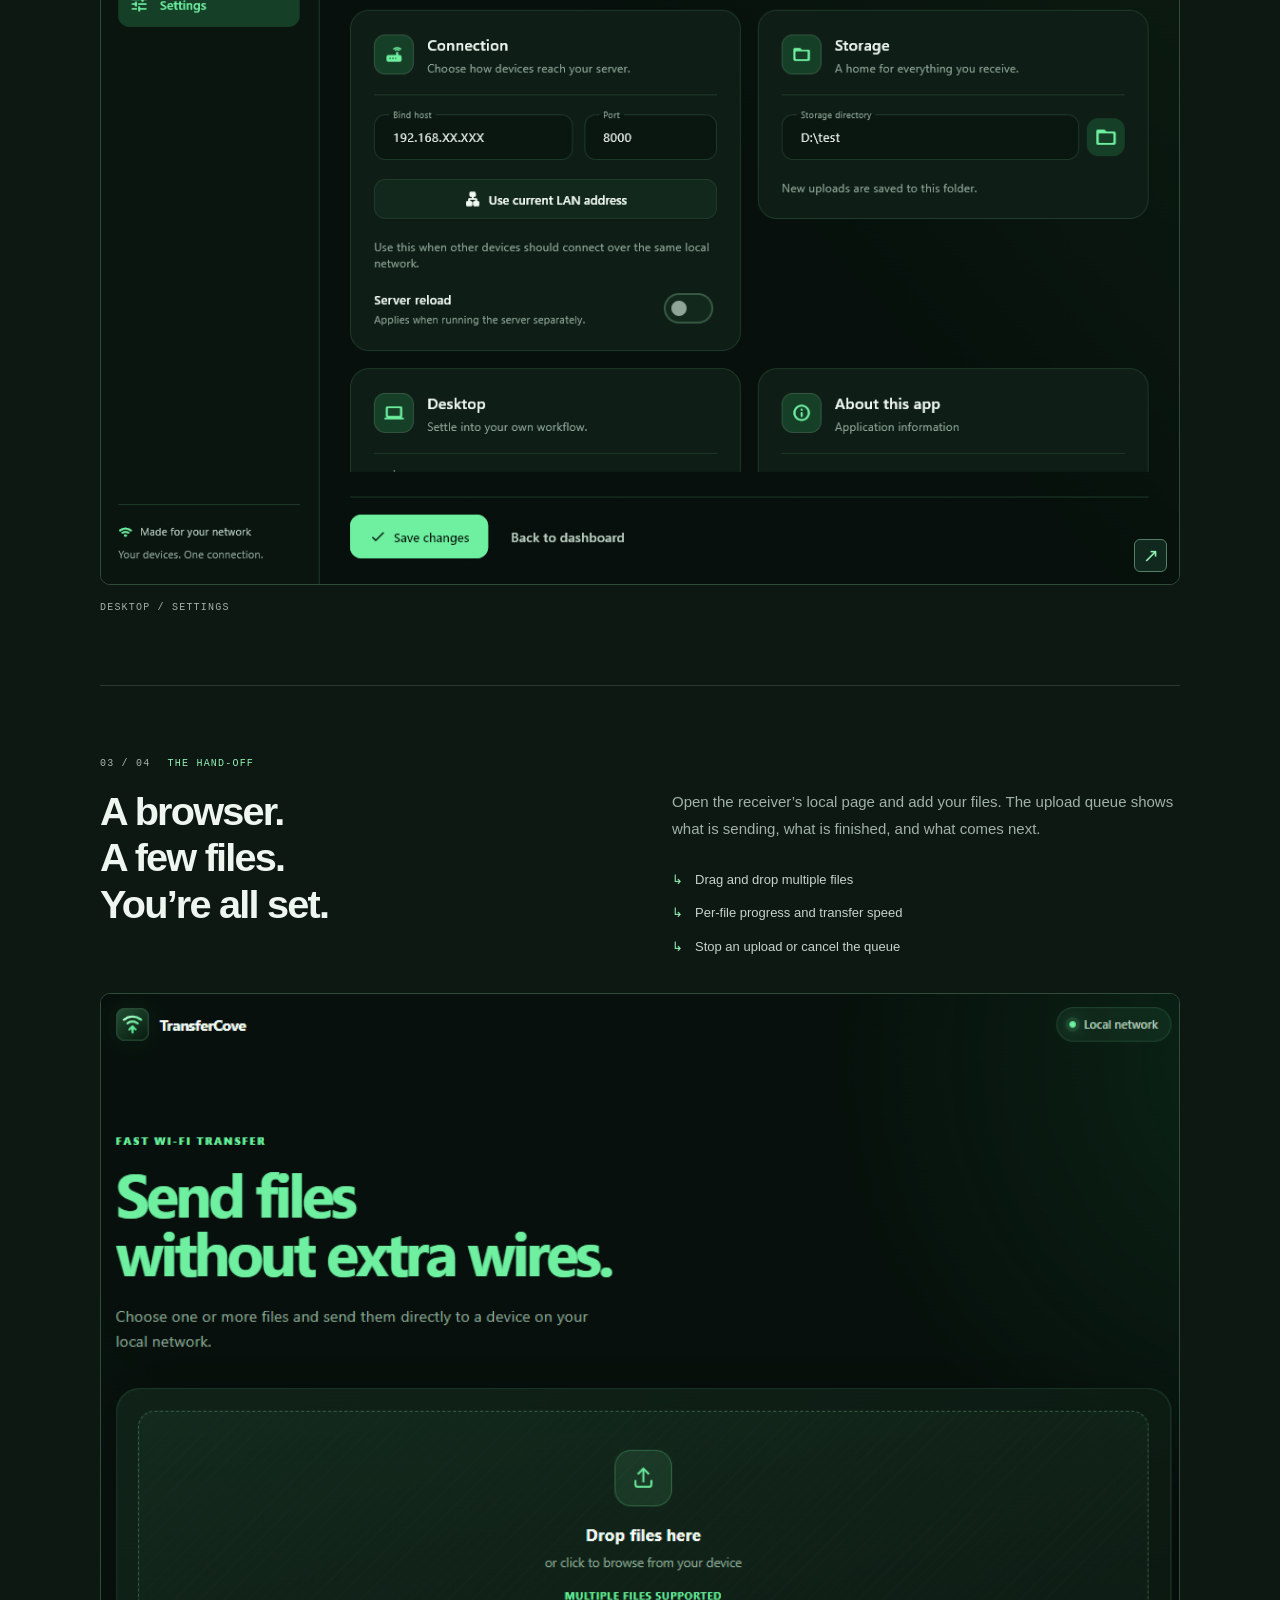
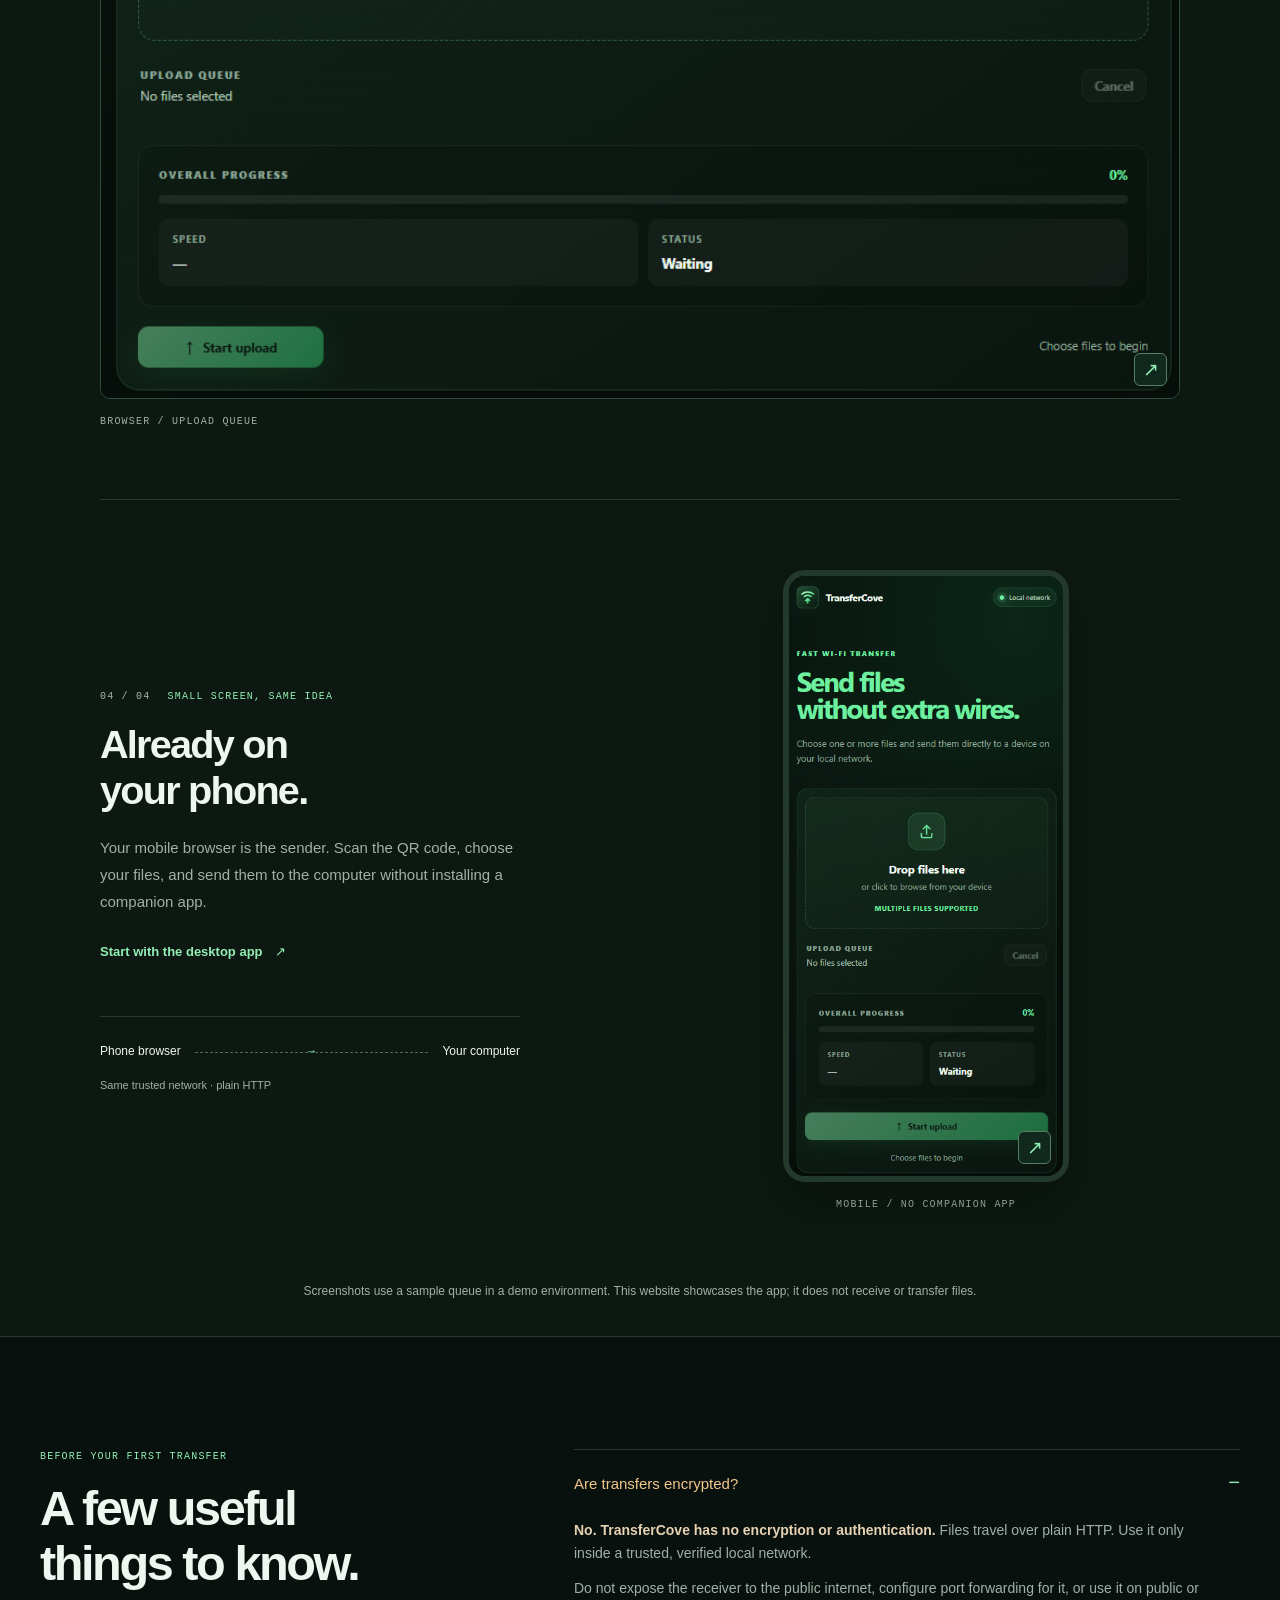
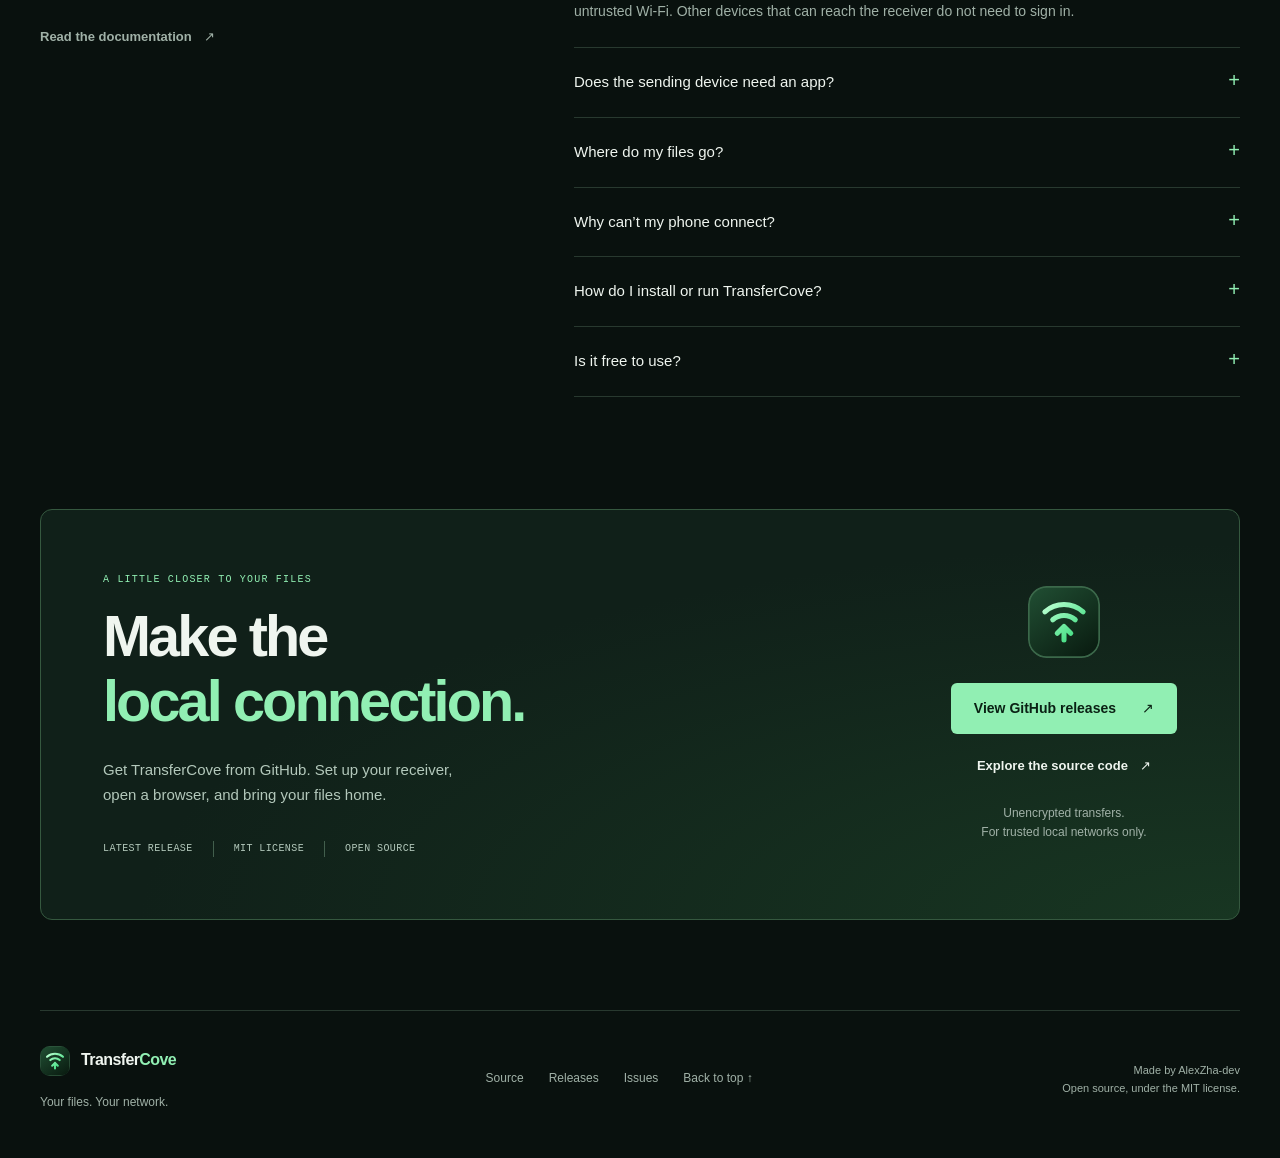
==== commit 07a22fb5: "Update website version automatically from GitHub Releases" ====
--- a/index.html
+++ b/index.html
@@ -52,7 +52,7 @@
     <main id="main" tabindex="-1">
       <section class="hero container" aria-labelledby="hero-title">
         <div class="hero-copy">
-          <a class="release-label" href="https://github.com/AlexZha-dev/transfercove/releases"><span class="status-dot" aria-hidden="true"></span> Meet TransferCove <span class="version">v0.2.3 <span aria-hidden="true">↗</span></span></a>
+          <a class="release-label" href="https://github.com/AlexZha-dev/transfercove/releases"><span class="status-dot" aria-hidden="true"></span> Meet TransferCove <span class="version"><span data-release-version="hero">Latest release</span> <span aria-hidden="true">↗</span></span></a>
           <h1 id="hero-title">Your files.<br><span class="text-accent">Your network.</span></h1>
           <p class="hero-description">From your phone to your computer.<br>From a browser to your own folder.<br>A simple file transfer, close to home.</p>
           <div class="hero-actions">
@@ -128,7 +128,7 @@
 
       <section class="download-section container" id="download" aria-labelledby="download-title">
         <div class="download-panel">
-          <div class="download-copy"><p class="eyebrow">A little closer to your files</p><h2 id="download-title">Make the<br><span class="text-accent">local connection.</span></h2><p>Get TransferCove from GitHub. Set up your receiver,<br class="desktop-break"> open a browser, and bring your files home.</p><div class="download-meta"><span>VERSION 0.2.3</span><span>MIT LICENSE</span><span>OPEN SOURCE</span></div></div>
+          <div class="download-copy"><p class="eyebrow">A little closer to your files</p><h2 id="download-title">Make the<br><span class="text-accent">local connection.</span></h2><p>Get TransferCove from GitHub. Set up your receiver,<br class="desktop-break"> open a browser, and bring your files home.</p><div class="download-meta"><span data-release-version="download">LATEST RELEASE</span><span>MIT LICENSE</span><span>OPEN SOURCE</span></div></div>
           <div class="download-actions"><img src="./assets/icon.svg" width="72" height="72" alt="" loading="lazy"><a class="button button-primary" href="https://github.com/AlexZha-dev/transfercove/releases">View GitHub releases <span aria-hidden="true">↗</span></a><a class="text-link" href="https://github.com/AlexZha-dev/transfercove">Explore the source code <span aria-hidden="true">↗</span></a><p>Unencrypted transfers.<br>For trusted local networks only.</p></div>
         </div>
       </section>
